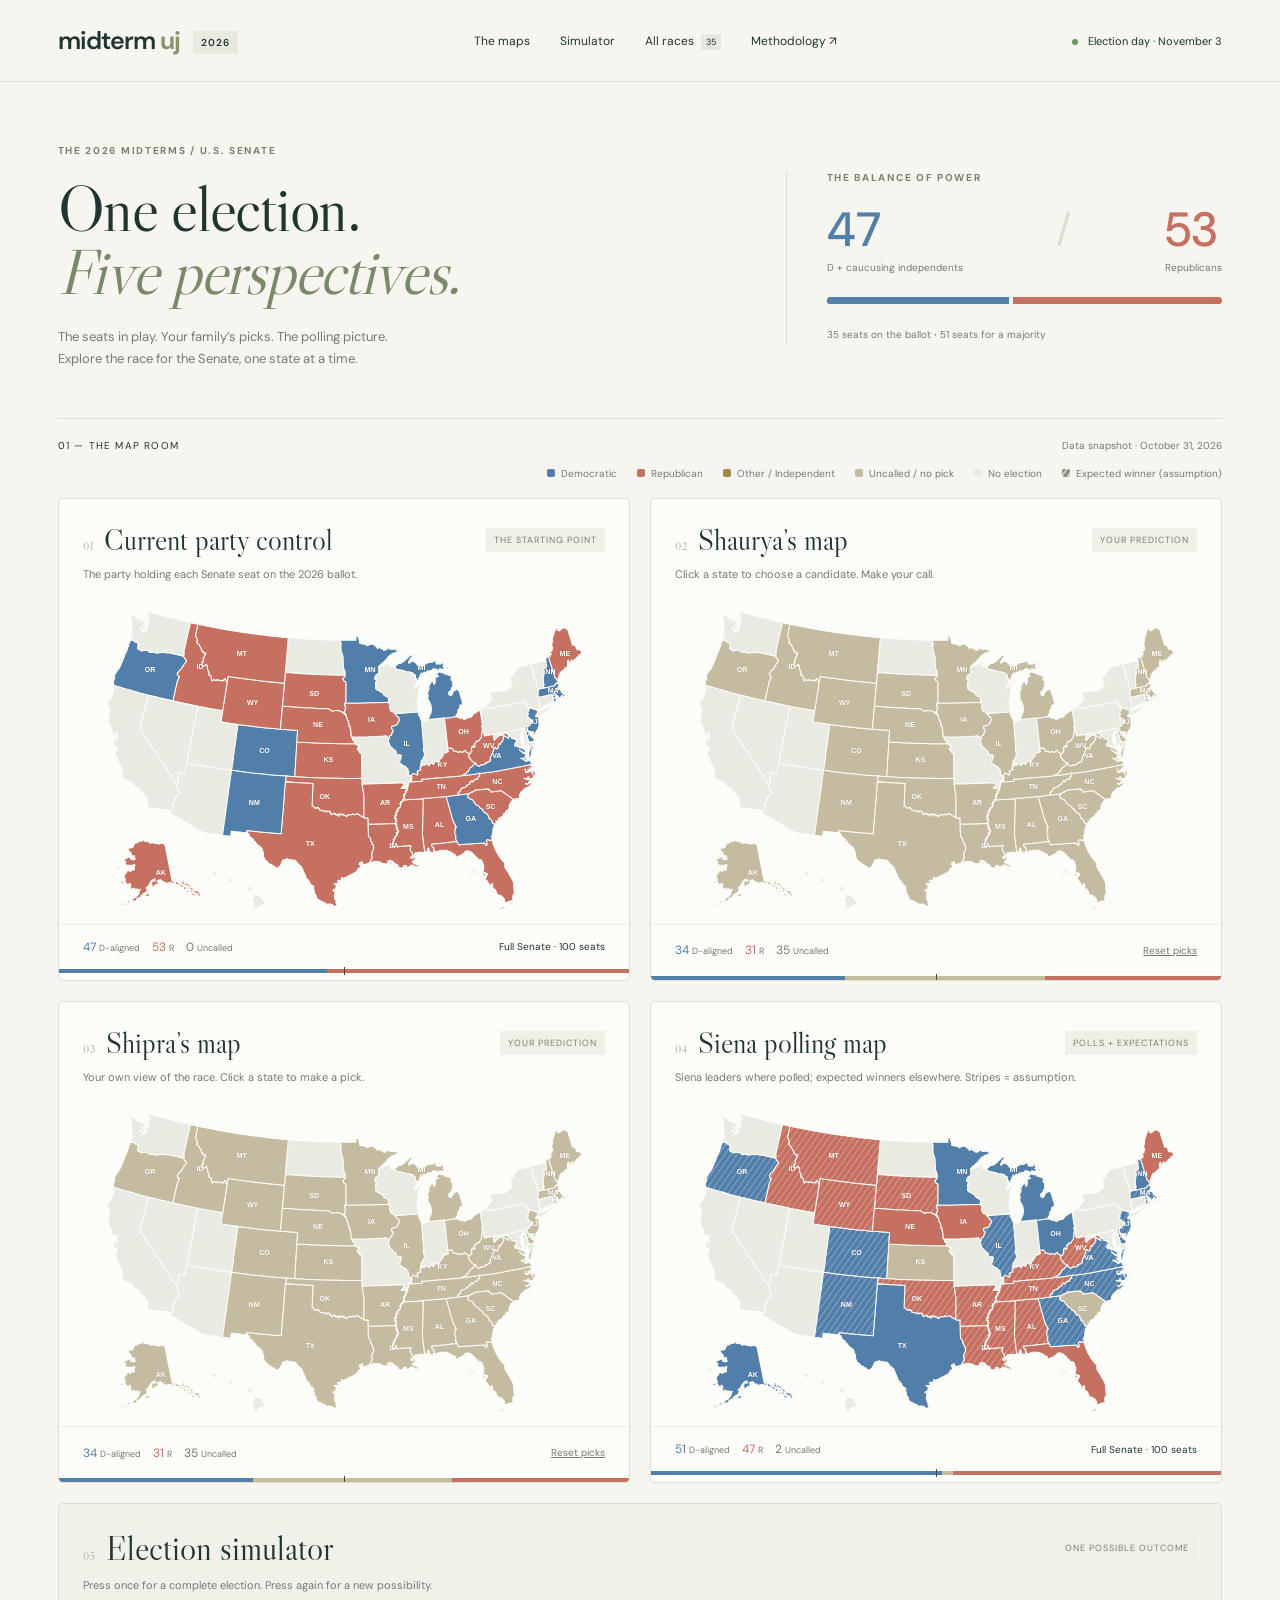
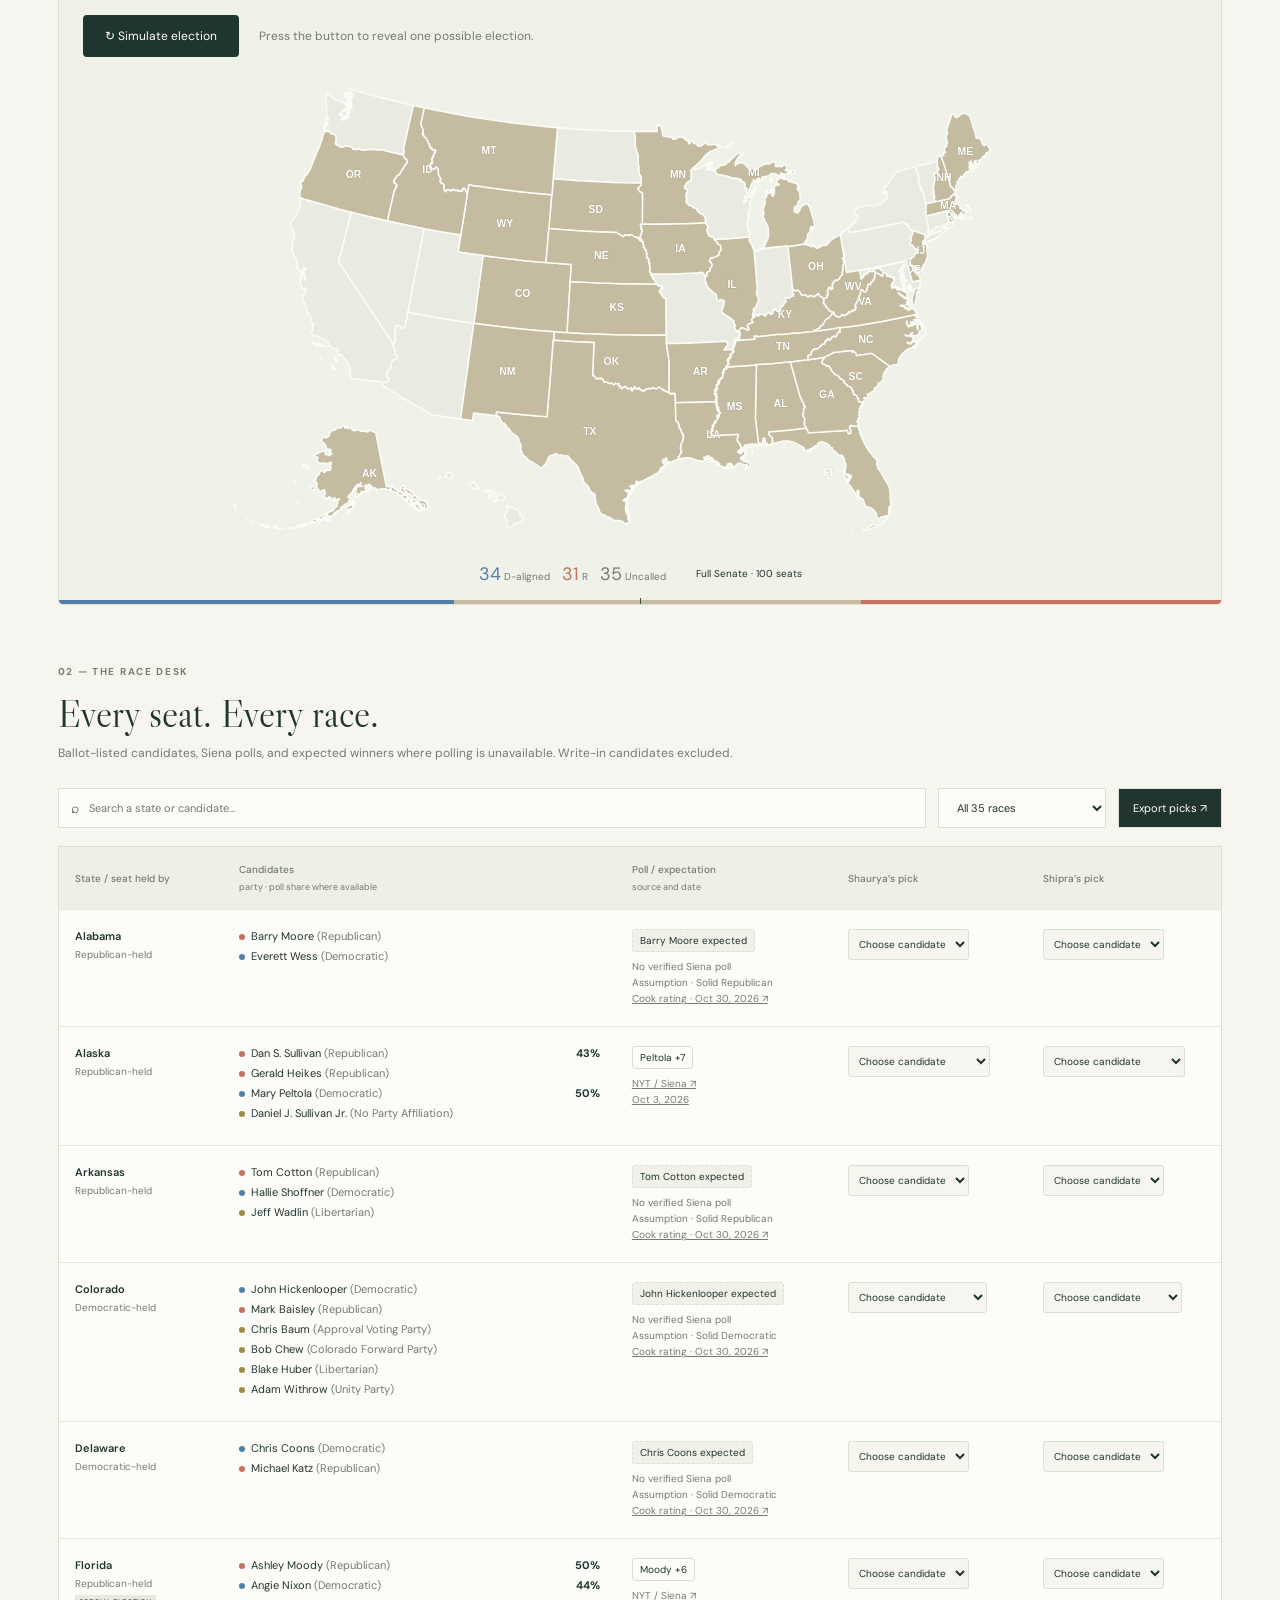
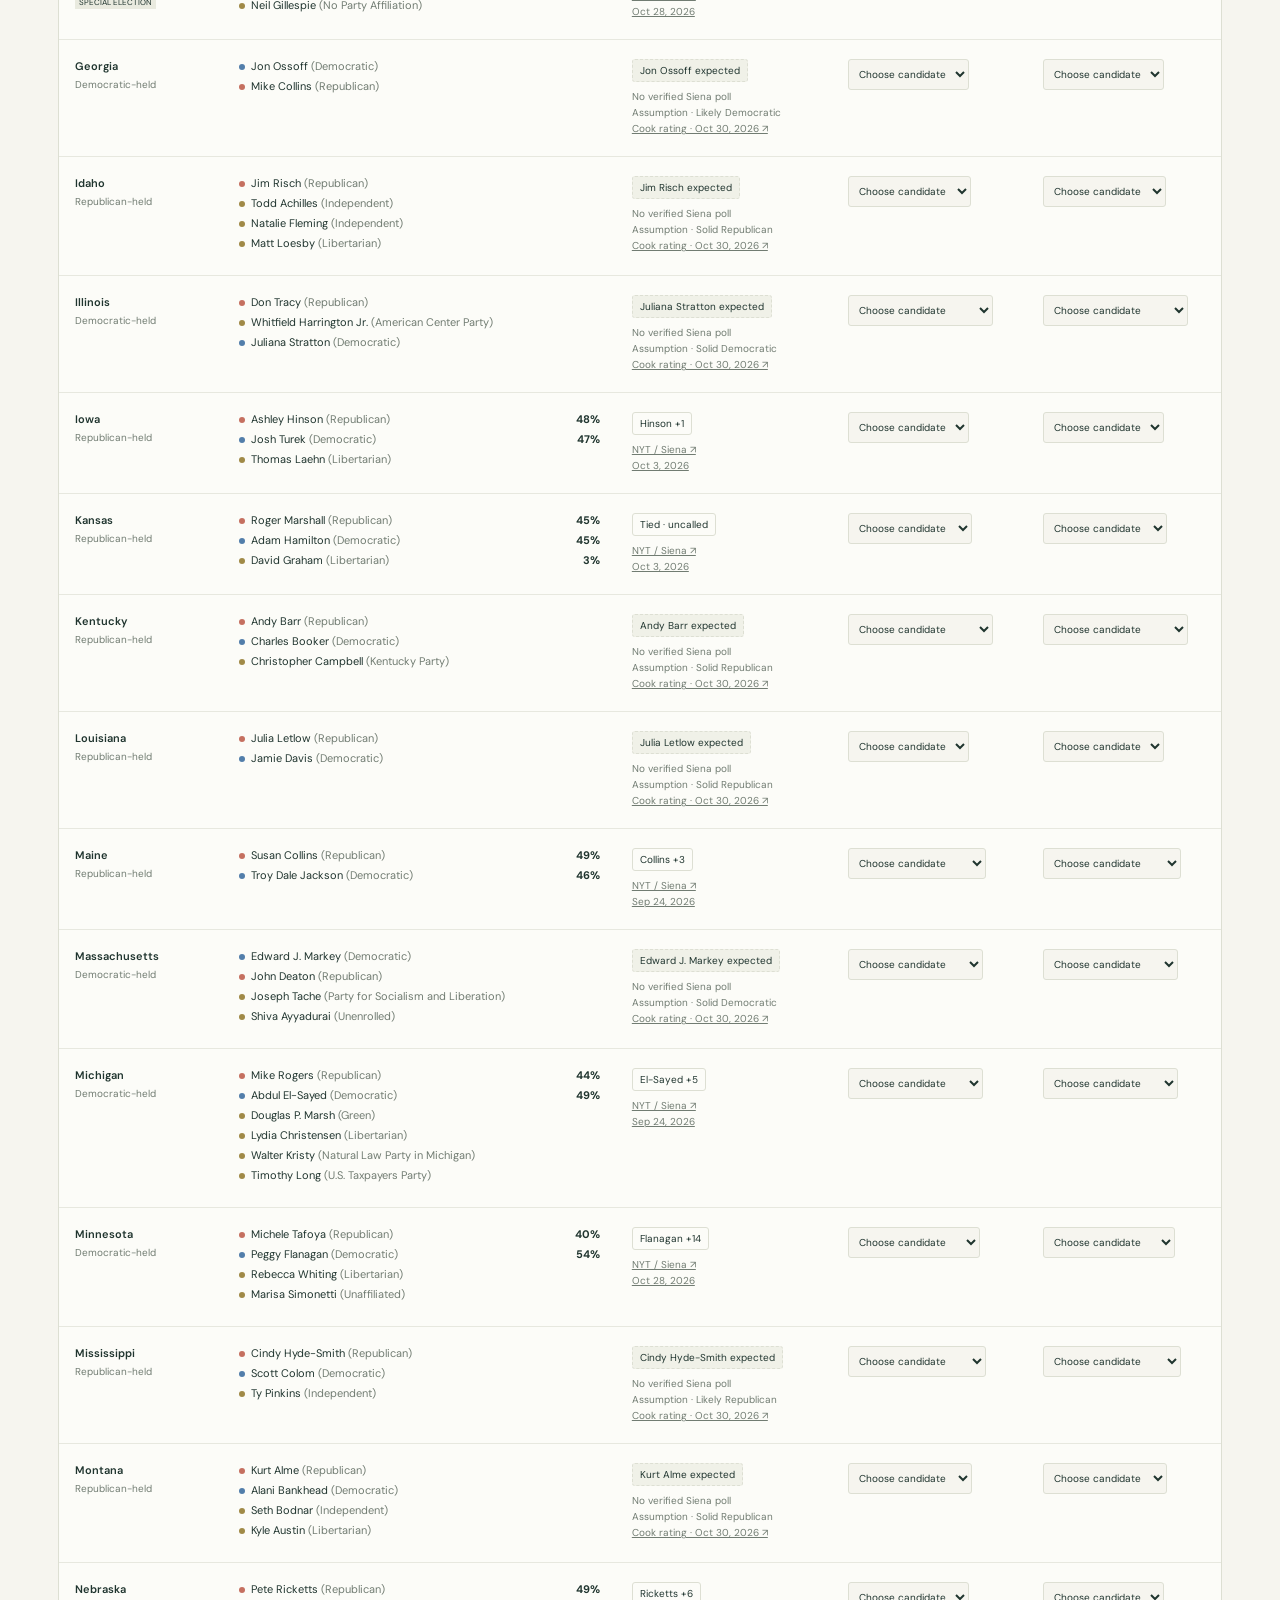
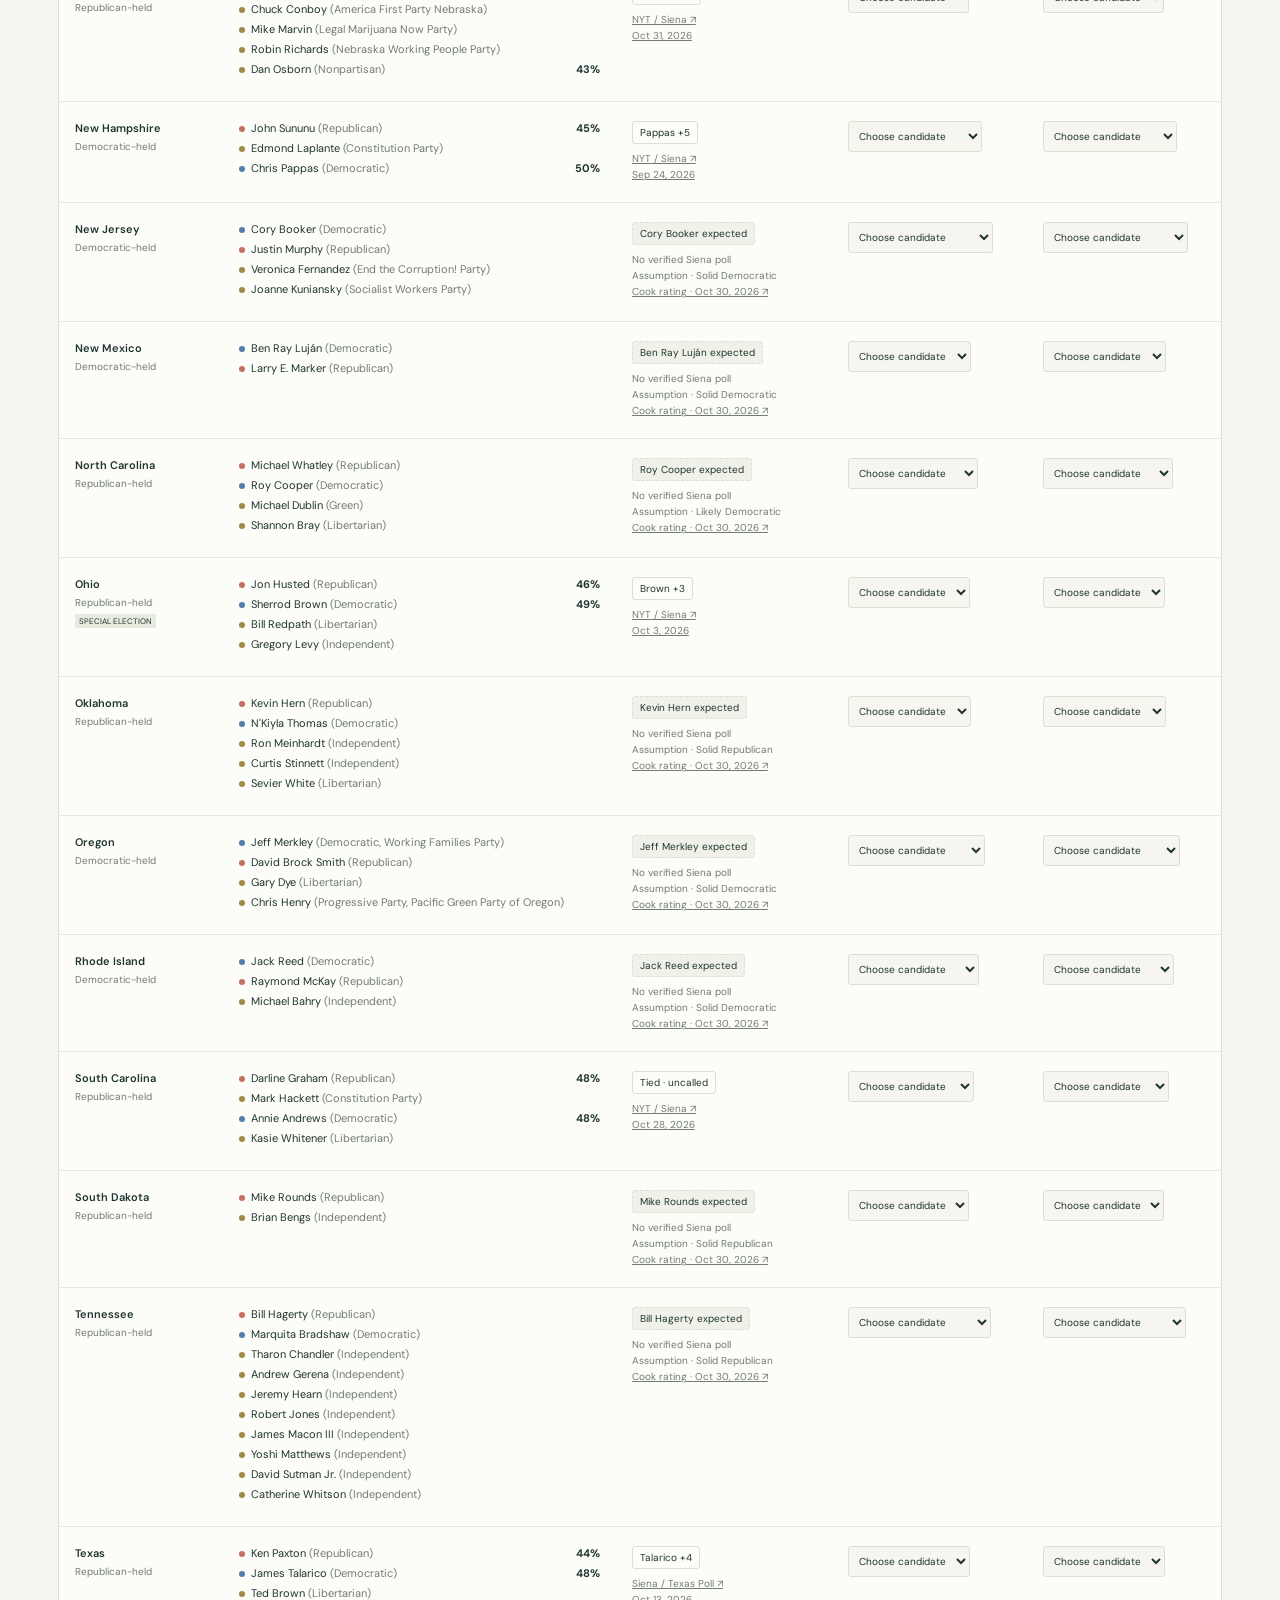
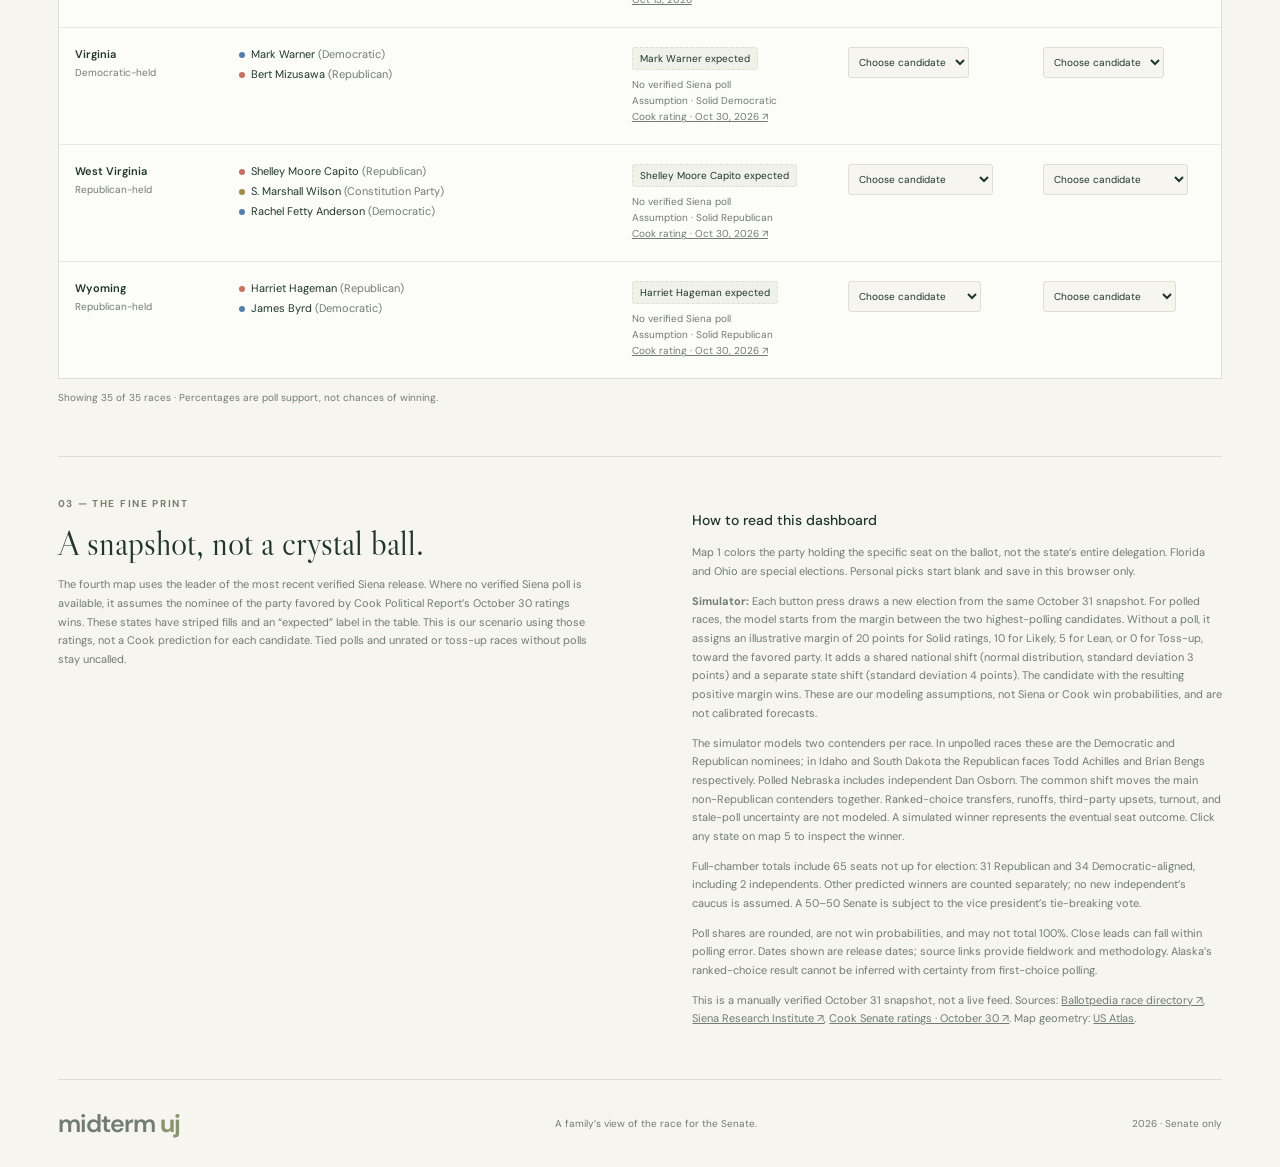
==== midterm-uj-source/index.html @ 3019cede "Add files via upload initial upload" ====
<!doctype html><html lang="en"><head><meta charset="utf-8"><meta name="viewport" content="width=device-width,initial-scale=1"><meta name="description" content="Explore the 2026 Senate election with five maps, Shaurya and Shipra’s predictions, and sourced Siena polling."><title>midterm uj · The Senate, five ways</title><link rel="stylesheet" href="style.css"></head><body><header><a class="brand" href="#">midterm <b>uj</b><span>2026</span></a><nav><a href="#maps">The maps</a><a href="#simulation">Simulator</a><a href="#races">All races <span>35</span></a><a href="#method">Methodology ↗</a></nav><div class="date"><i></i> Election day · November 3</div></header><main><section class="intro"><div><div class="eyebrow">THE 2026 MIDTERMS / U.S. SENATE</div><h1>One election.<br><em>Five perspectives.</em></h1><p>The seats in play. Your family’s picks. The polling picture.<br>Explore the race for the Senate, one state at a time.</p></div><aside><div class="eyebrow">THE BALANCE OF POWER</div><div class="balance"><strong class="dem">47<span>D + caucusing independents</span></strong><span class="vs">/</span><strong class="rep">53<span>Republicans</span></strong></div><div class="balancebar"><span></span></div><p>35 seats on the ballot <b>·</b> 51 seats for a majority</p></aside></section><div class="sectionline" id="maps"><span>01 — THE MAP ROOM</span><span>Data snapshot · October 31, 2026</span></div><div class="legend"><span><i class="D"></i>Democratic</span><span><i class="R"></i>Republican</span><span><i class="O"></i>Other / Independent</span><span><i class="U"></i>Uncalled / no pick</span><span><i class="N"></i>No election</span><span><i class="striped"></i>Expected winner (assumption)</span></div><section class="maps" id="mapgrid"></section><section class="race-section" id="races"><div class="tabletitle"><div class="eyebrow">02 — THE RACE DESK</div><h2>Every seat. Every race.</h2><p>Ballot-listed candidates, Siena polls, and expected winners where polling is unavailable. Write-in candidates excluded.</p></div><div class="filters"><label class="search">⌕ <input id="search" type="search" placeholder="Search a state or candidate…" aria-label="Search a state or candidate"></label><select id="pollfilter" aria-label="Filter races"><option value="all">All 35 races</option><option value="polled">With Siena polling</option><option value="unpolled">Without verified polling</option><option value="special">Special elections</option></select><button id="export">Export picks ↗</button></div><div class="tablewrap"><table><thead><tr><th>State / seat held by</th><th>Candidates <small>party · poll share where available</small></th><th>Poll / expectation <small>source and date</small></th><th>Shaurya’s pick</th><th>Shipra’s pick</th></tr></thead><tbody id="rows"></tbody></table></div><p id="rowcount" class="fine"></p></section><section class="method" id="method"><div><div class="eyebrow">03 — THE FINE PRINT</div><h2>A snapshot, not a crystal ball.</h2><p>The fourth map uses the leader of the most recent verified Siena release. Where no verified Siena poll is available, it assumes the nominee of the party favored by Cook Political Report’s October 30 ratings wins. These states have striped fills and an “expected” label in the table. This is our scenario using those ratings, not a Cook prediction for each candidate. Tied polls and unrated or toss-up races without polls stay uncalled.</p></div><div><h3>How to read this dashboard</h3><p>Map 1 colors the party holding the specific seat on the ballot, not the state’s entire delegation. Florida and Ohio are special elections. Personal picks start blank and save in this browser only.</p><p><b>Simulator:</b> Each button press draws a new election from the same October 31 snapshot. For polled races, the model starts from the margin between the two highest-polling candidates. Without a poll, it assigns an illustrative margin of 20 points for Solid ratings, 10 for Likely, 5 for Lean, or 0 for Toss-up, toward the favored party. It adds a shared national shift (normal distribution, standard deviation 3 points) and a separate state shift (standard deviation 4 points). The candidate with the resulting positive margin wins. These are our modeling assumptions, not Siena or Cook win probabilities, and are not calibrated forecasts.</p><p>The simulator models two contenders per race. In unpolled races these are the Democratic and Republican nominees; in Idaho and South Dakota the Republican faces Todd Achilles and Brian Bengs respectively. Polled Nebraska includes independent Dan Osborn. The common shift moves the main non-Republican contenders together. Ranked-choice transfers, runoffs, third-party upsets, turnout, and stale-poll uncertainty are not modeled. A simulated winner represents the eventual seat outcome. Click any state on map 5 to inspect the winner.</p><p>Full-chamber totals include 65 seats not up for election: 31 Republican and 34 Democratic-aligned, including 2 independents. Other predicted winners are counted separately; no new independent’s caucus is assumed. A 50–50 Senate is subject to the vice president’s tie-breaking vote.</p><p>Poll shares are rounded, are not win probabilities, and may not total 100%. Close leads can fall within polling error. Dates shown are release dates; source links provide fieldwork and methodology. Alaska’s ranked-choice result cannot be inferred with certainty from first-choice polling.</p><p>This is a manually verified October 31 snapshot, not a live feed. Sources: <a href="https://ballotpedia.org/United_States_Senate_elections,_2026" target="_blank" rel="noopener">Ballotpedia race directory ↗</a>, <a href="https://sri.siena.edu/2026/10/" target="_blank" rel="noopener">Siena Research Institute ↗</a>, <a href="https://www.cookpolitical.com/ratings/senate-race-ratings?check_logged_in=1" target="_blank" rel="noopener">Cook Senate ratings · October 30 ↗</a>. Map geometry: <a href="https://github.com/topojson/us-atlas" target="_blank" rel="noopener">US Atlas</a>.</p></div></section><footer><a class="brand" href="#">midterm <b>uj</b></a><span>A family’s view of the race for the Senate.</span><span>2026 · Senate only</span></footer></main><dialog id="detail"><button class="close" aria-label="Close race details">×</button><div id="detailcontent"></div></dialog><div id="toast" role="status" aria-live="polite"></div><script src="app.js"></script></body></html>
---- midterm-uj-source/style.css ----
@import url('https://fonts.googleapis.com/css2?family=DM+Sans:wght@400;500;600;700&family=Libre+Caslon+Display&display=swap');
:root{--ink:#20352f;--muted:#717c72;--paper:#f6f5ef;--line:#dddfd3;--blue:#527eaa;--red:#c57060;--other:#a08a47;--unknown:#c4bba0;--none:#e9eae1}*{box-sizing:border-box}html{scroll-behavior:smooth;scroll-padding-top:20px}body{margin:0;background:var(--paper);color:var(--ink);font-family:'DM Sans',Arial,sans-serif;font-size:14px}a{color:inherit}header{display:flex;align-items:center;justify-content:space-between;padding:24px 4.5%;border-bottom:1px solid var(--line);gap:20px}.brand{font-size:25px;letter-spacing:-1px;text-decoration:none;font-weight:600}.brand b{color:#89946f}.brand span{font-size:10px;letter-spacing:1px;background:#e7eadf;padding:5px 8px;vertical-align:middle;margin-left:13px}nav{display:flex;gap:30px}nav a{text-decoration:none;font-size:12px}nav span{font-size:9px;padding:2px 5px;background:#e6e9df;margin-left:4px}.date{font-size:11px}.date i{display:inline-block;width:6px;height:6px;background:#789163;border-radius:50%;margin-right:7px}main{max-width:1600px;margin:auto;padding:0 4.5%}.intro{display:grid;grid-template-columns:1.4fr 1fr;gap:10%;align-items:center;padding:62px 0 48px}.eyebrow{font-size:10px;letter-spacing:1.7px;font-weight:700;color:#77816e}h1{font-family:'Libre Caslon Display',Georgia,serif;font-weight:400;font-size:64px;letter-spacing:-1.3px;line-height:.99;margin:20px 0}h1 em{font-weight:400;color:#798969}p{line-height:1.7;color:var(--muted);font-size:12px}.intro p{font-size:13px;margin:22px 0 0}aside{border-left:1px solid var(--line);padding-left:40px}.balance{display:flex;justify-content:space-between;gap:24px;margin:18px 0}.balance strong{font-size:48px;font-weight:500;line-height:1.15}.balance span:not(.vs){display:block;font-size:10px;line-height:2.2;font-weight:400;color:var(--muted)}.dem{color:var(--blue)}.rep{color:var(--red)}.vs{font-size:40px;color:var(--line)}.balancebar{height:7px;background:var(--red);border-radius:4px;overflow:hidden}.balancebar span{display:block;width:47%;background:var(--blue);height:100%;border-right:4px solid var(--paper)}aside p{font-size:10px!important}.sectionline{display:flex;justify-content:space-between;border-top:1px solid var(--line);padding:20px 0 15px;font-size:10px;letter-spacing:1.2px}.sectionline span:last-child{letter-spacing:0;color:var(--muted)}.legend{display:flex;gap:20px;justify-content:flex-end;margin:0 0 18px;font-size:10px;color:var(--muted)}.legend i{display:inline-block;width:8px;height:8px;border-radius:2px;margin-right:6px}.D{background:var(--blue)}.R{background:var(--red)}.O{background:var(--other)}.U{background:var(--unknown)}.N{background:var(--none)}.maps{display:grid;grid-template-columns:1fr 1fr;gap:20px}.card{background:#fcfcf8;border:1px solid var(--line);border-radius:5px;overflow:hidden}.cardhead{display:flex;justify-content:space-between;align-items:center;padding:23px 24px 0;gap:10px}.card h2{font-family:'Libre Caslon Display',Georgia,serif;font-size:29px;font-weight:400;margin:0}.num{color:#a3ad98;font-size:10px;letter-spacing:1px;margin-right:10px}.tag{font-size:9px;letter-spacing:1px;padding:6px 8px;background:#eff0e8;color:#768268;white-space:nowrap}.carddesc{margin:7px 24px 0;font-size:11px}.map{width:100%;display:block;aspect-ratio:975/610;margin:0 auto;max-height:340px;padding:18px 18px 6px}.state{stroke:#fcfcf8;stroke-width:2;stroke-linejoin:round;transition:fill .2s,filter .15s;cursor:pointer;outline:none}.state:hover,.state:focus{filter:brightness(.88);stroke:var(--ink);stroke-width:3}.state[data-none=true]{cursor:default}.map text{font:14px Arial,sans-serif;fill:#fff;pointer-events:none;font-weight:600;paint-order:stroke;stroke:#0002;stroke-width:1}.cardfoot{border-top:1px solid #eeeee5;padding:14px 24px;display:flex;align-items:center;justify-content:space-between;gap:10px}.tallies{display:flex;gap:12px;font-size:12px}.tallies small{font-size:9px;color:var(--muted);margin-left:3px}.cardfoot button{font-size:10px;padding:5px 0;background:none;border:0;text-decoration:underline;color:var(--muted);cursor:pointer}.seats{height:4px;display:flex;position:relative;background:var(--none)}.seats:after{content:'';position:absolute;left:50%;height:8px;top:-2px;border-left:1px solid #3d4b39}.seats span{height:4px}.race-section{margin-top:60px}.tabletitle h2,.method h2{font-family:'Libre Caslon Display',Georgia,serif;font-size:38px;font-weight:400;margin:12px 0 0}.tabletitle p{margin-top:6px}.filters{display:flex;gap:12px;margin:25px 0 18px}input,select,button{font:inherit}input,select{color:var(--ink)}.search{display:flex;align-items:center;gap:10px;flex:1;background:#fcfcf8;border:1px solid var(--line);padding:0 12px}.search input{border:0;background:transparent;outline:0;padding:12px 0;width:100%;font-size:11px}.filters select,.filters button{border:1px solid var(--line);background:#fcfcf8;padding:10px 14px;font-size:11px}.filters button{background:var(--ink);color:#fff;cursor:pointer}.tablewrap{overflow:auto;border:1px solid var(--line);background:#fcfcf8}table{width:100%;border-collapse:collapse;text-align:left;min-width:950px}th{font-size:10px;font-weight:500;color:var(--muted);background:#eeefe6;padding:16px}th small{display:block;font-size:9px;margin-top:5px;font-weight:400}td{vertical-align:top;padding:19px 16px;border-top:1px solid #e7e8df;font-size:11px}td:first-child{min-width:150px}td small{display:block;color:var(--muted);font-size:10px;margin-top:5px}td strong{font-weight:600}td select{padding:7px 6px;max-width:145px;border:1px solid var(--line);background:var(--paper);font-size:10px;border-radius:3px}.candidate{margin-bottom:6px;display:flex;gap:6px;align-items:baseline}.partydot{display:inline-block;width:6px;height:6px;border-radius:50%;flex-shrink:0}.pollpct{font-weight:700;margin-left:auto;padding-left:8px}.pollpill{display:inline-block;padding:4px 7px;border:1px solid var(--line);font-size:10px;margin-bottom:7px;border-radius:3px}.pollsource{display:block;font-size:10px;color:var(--muted);line-height:1.6}.special{font-size:8px;background:#e9eadf;padding:2px 4px;display:inline-block;margin-top:5px}.fine{font-size:10px}.method{border-top:1px solid var(--line);display:grid;grid-template-columns:1fr 1fr;gap:9%;padding:40px 0;margin-top:50px}.method h3{font-weight:500;font-size:14px}.method p{font-size:11px}.method h2{font-size:34px}footer{border-top:1px solid var(--line);padding:27px 0;display:flex;align-items:center;justify-content:space-between;color:var(--muted);font-size:10px}dialog{border:1px solid var(--line);border-radius:6px;padding:35px;width:min(500px,92vw);background:var(--paper);color:var(--ink)}dialog::backdrop{background:#182e2877;backdrop-filter:blur(3px)}dialog h2{font-family:Georgia,serif;font-weight:400;font-size:29px}.close{position:absolute;right:12px;top:10px;border:0;background:none;font-size:25px;cursor:pointer}dialog .choice{display:block;text-align:left;width:100%;padding:12px;border:1px solid var(--line);background:#fff;margin:7px 0;cursor:pointer;border-radius:3px}dialog .choice[aria-pressed=true]{border:2px solid var(--ink);background:#e9eddf}#toast{position:fixed;bottom:20px;left:50%;transform:translateX(-50%);padding:12px 22px;background:var(--ink);color:#fff;border-radius:4px;font-size:12px;display:none}button:focus-visible,a:focus-visible,select:focus-visible{outline:2px solid #688344;outline-offset:3px}@media(min-width:1450px){.map{max-height:390px}}@media(max-width:850px){header{flex-wrap:wrap}nav{gap:15px}.date{display:none}.intro{gap:5%}h1{font-size:50px}aside{padding-left:20px}.balance{gap:10px}.balance strong{font-size:40px}.legend{justify-content:flex-start;flex-wrap:wrap;gap:12px}.cardhead{padding:17px 17px 0}.card h2{font-size:24px}.tag{font-size:8px}.carddesc{margin-left:17px}.cardfoot{padding:12px 15px}.tallies{gap:7px}.tallies small{display:none}.map text{font-size:17px}}@media(max-width:600px){.intro{grid-template-columns:1fr;padding:35px 0;gap:30px}h1{font-size:58px}aside{padding:22px 0 0;border-left:0;border-top:1px solid var(--line)}.balance strong{font-size:37px}.maps{grid-template-columns:1fr}.map{max-height:none}.filters{flex-wrap:wrap}.search{flex-basis:100%}.filters select{flex:1}.method{grid-template-columns:1fr;gap:15px}.sectionline{font-size:8px}.race-section{margin-top:35px}footer span:nth-child(2){display:none}nav a{font-size:10px}.brand{font-size:22px}}

.legend .striped{background:repeating-linear-gradient(125deg,#829079 0 3px,#c6cebf 3px 5px)}.assumption{border-style:dashed;background:#f0f1e8}

.simcard{grid-column:1/-1;background:#f0f2e9}.simcard .map{max-height:490px;max-width:850px}.simtoolbar{display:flex;align-items:center;gap:20px;margin:20px 24px 0;flex-wrap:wrap}.simbutton{padding:13px 22px;border:0;border-radius:4px;background:var(--ink);color:#fff;font-size:12px;cursor:pointer}.simbutton:hover{background:#3c5143}.simtoolbar span{font-size:12px;color:var(--muted)}.simresult{background:#e4e9d9;color:var(--ink);padding:12px;border-radius:4px}.simcard .cardfoot{justify-content:center;gap:30px}.simcard .tallies{font-size:18px}.simcard .tallies small{font-size:10px}.simcard .cardhead h2{font-size:34px}@media(max-width:600px){.simtoolbar{gap:12px}.simcard .cardhead h2{font-size:25px}.simcard .tag{font-size:7px}.simcard .map{max-height:none}nav{flex-wrap:wrap;gap:12px}}
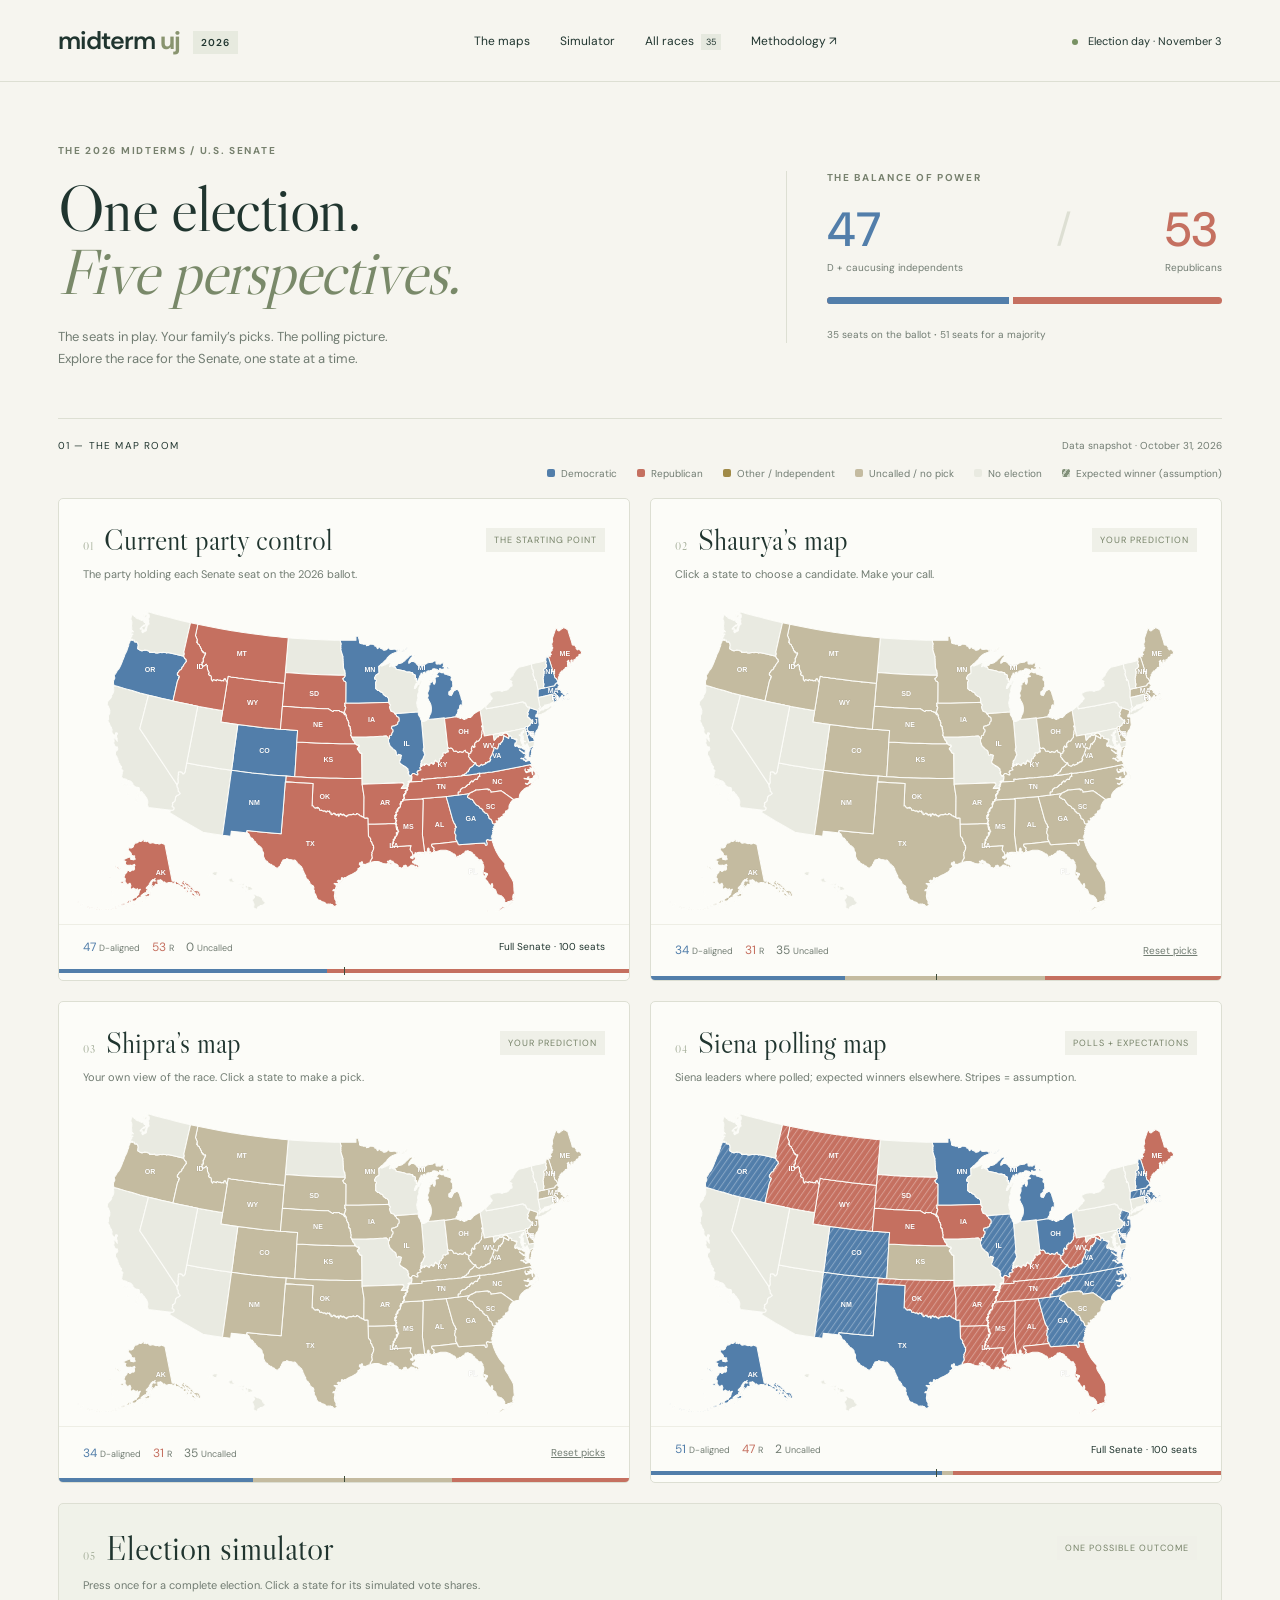
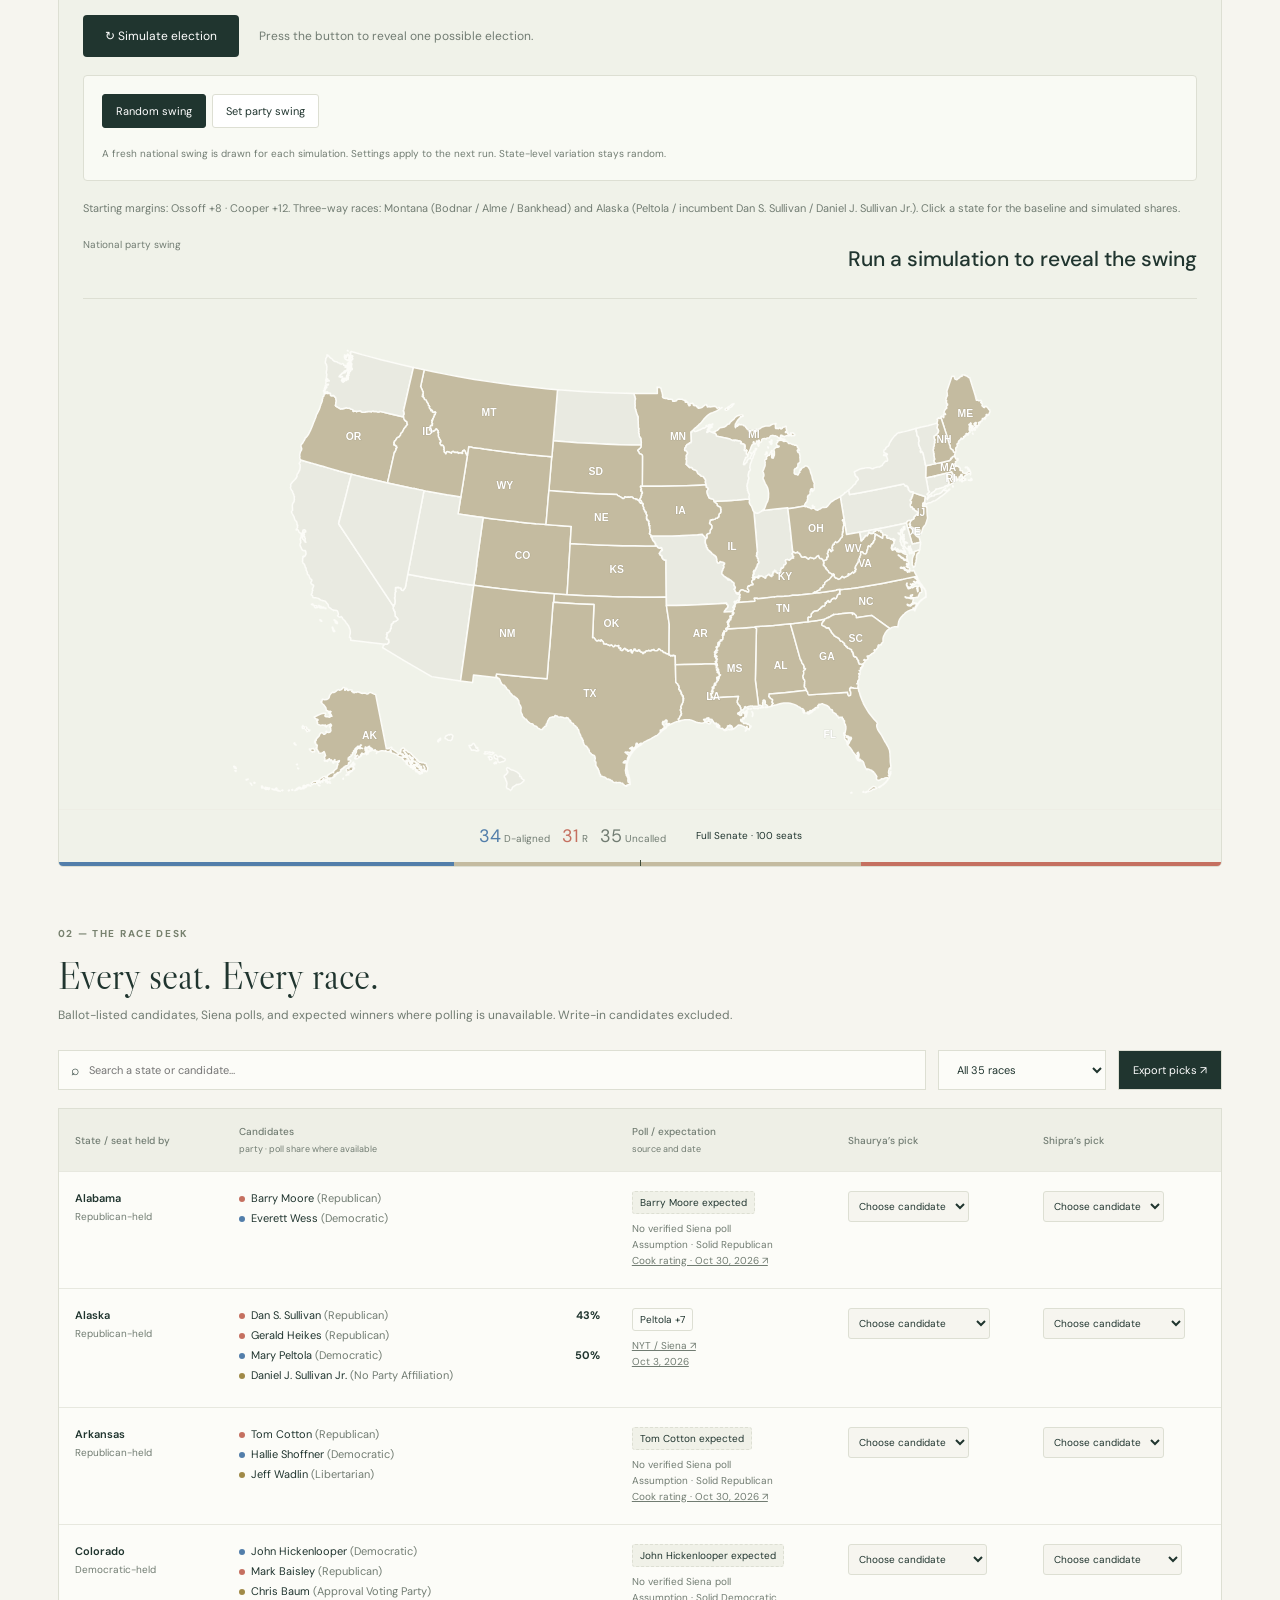
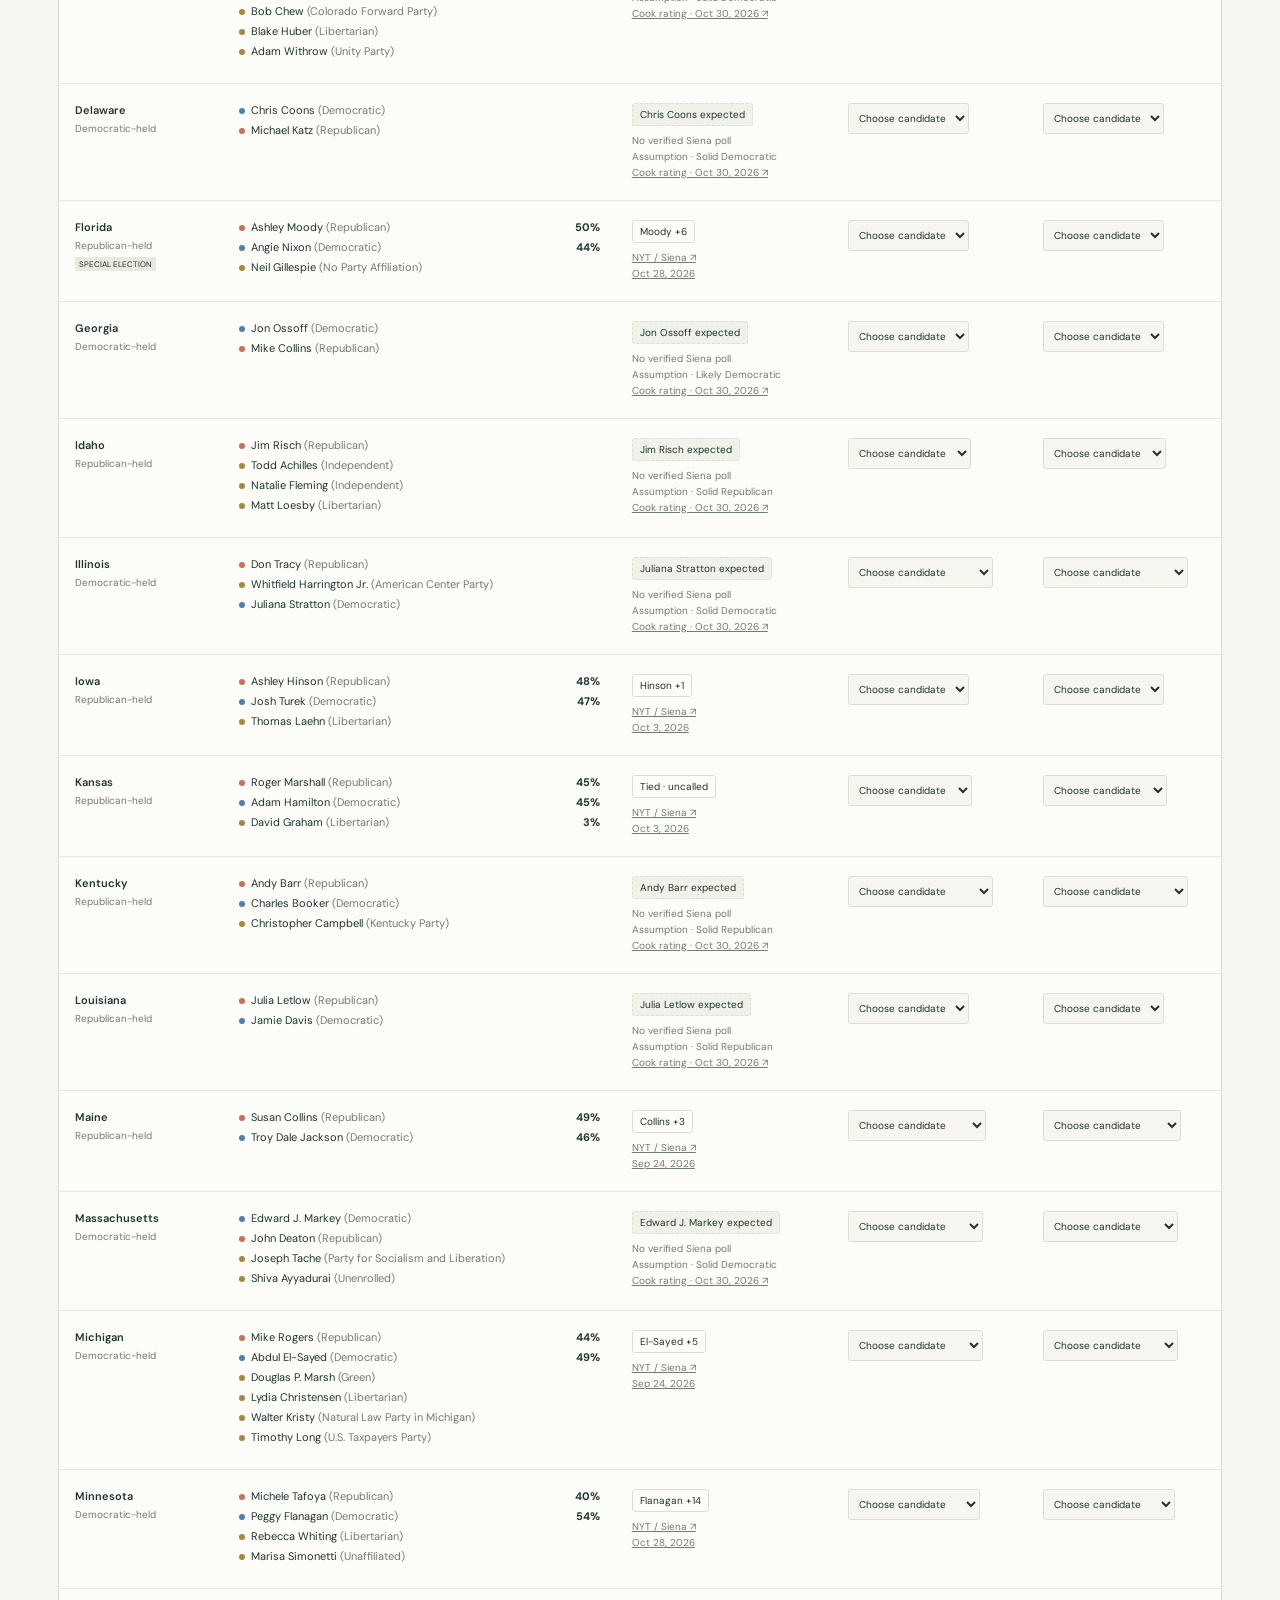
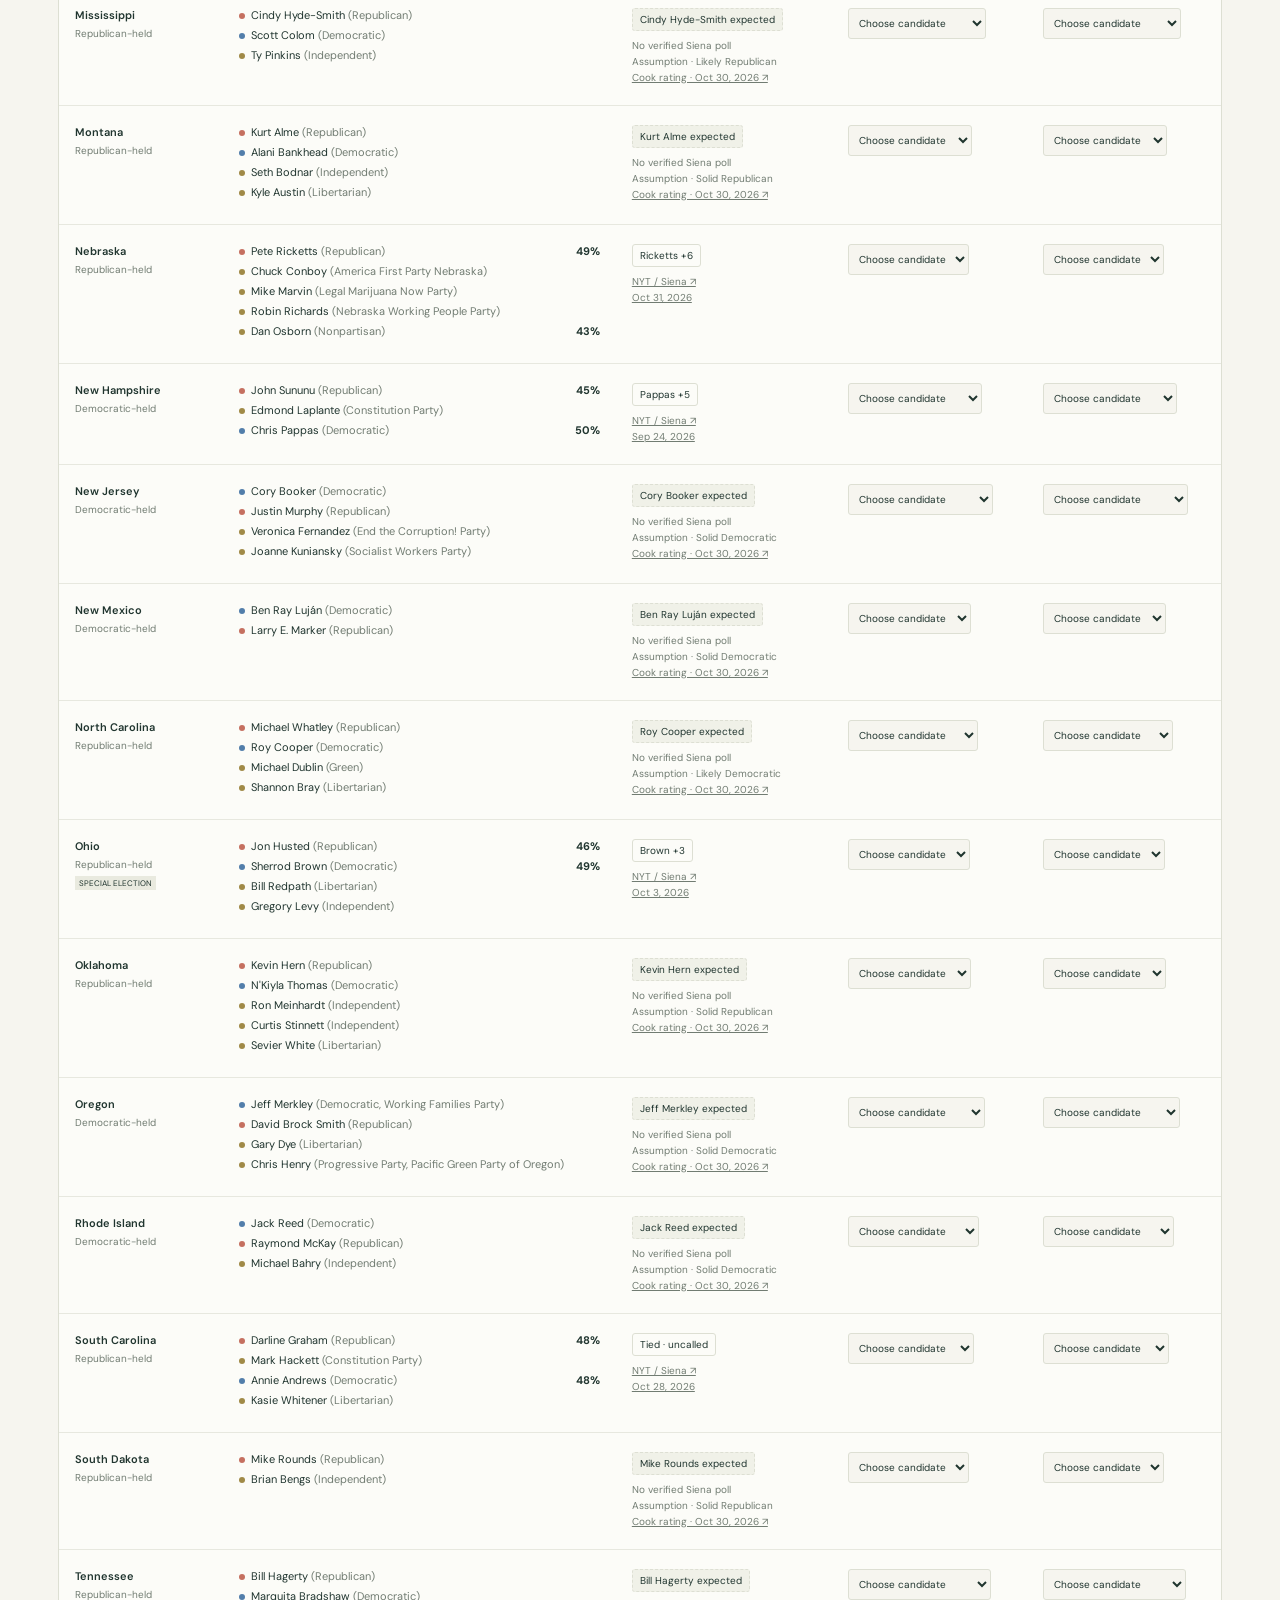
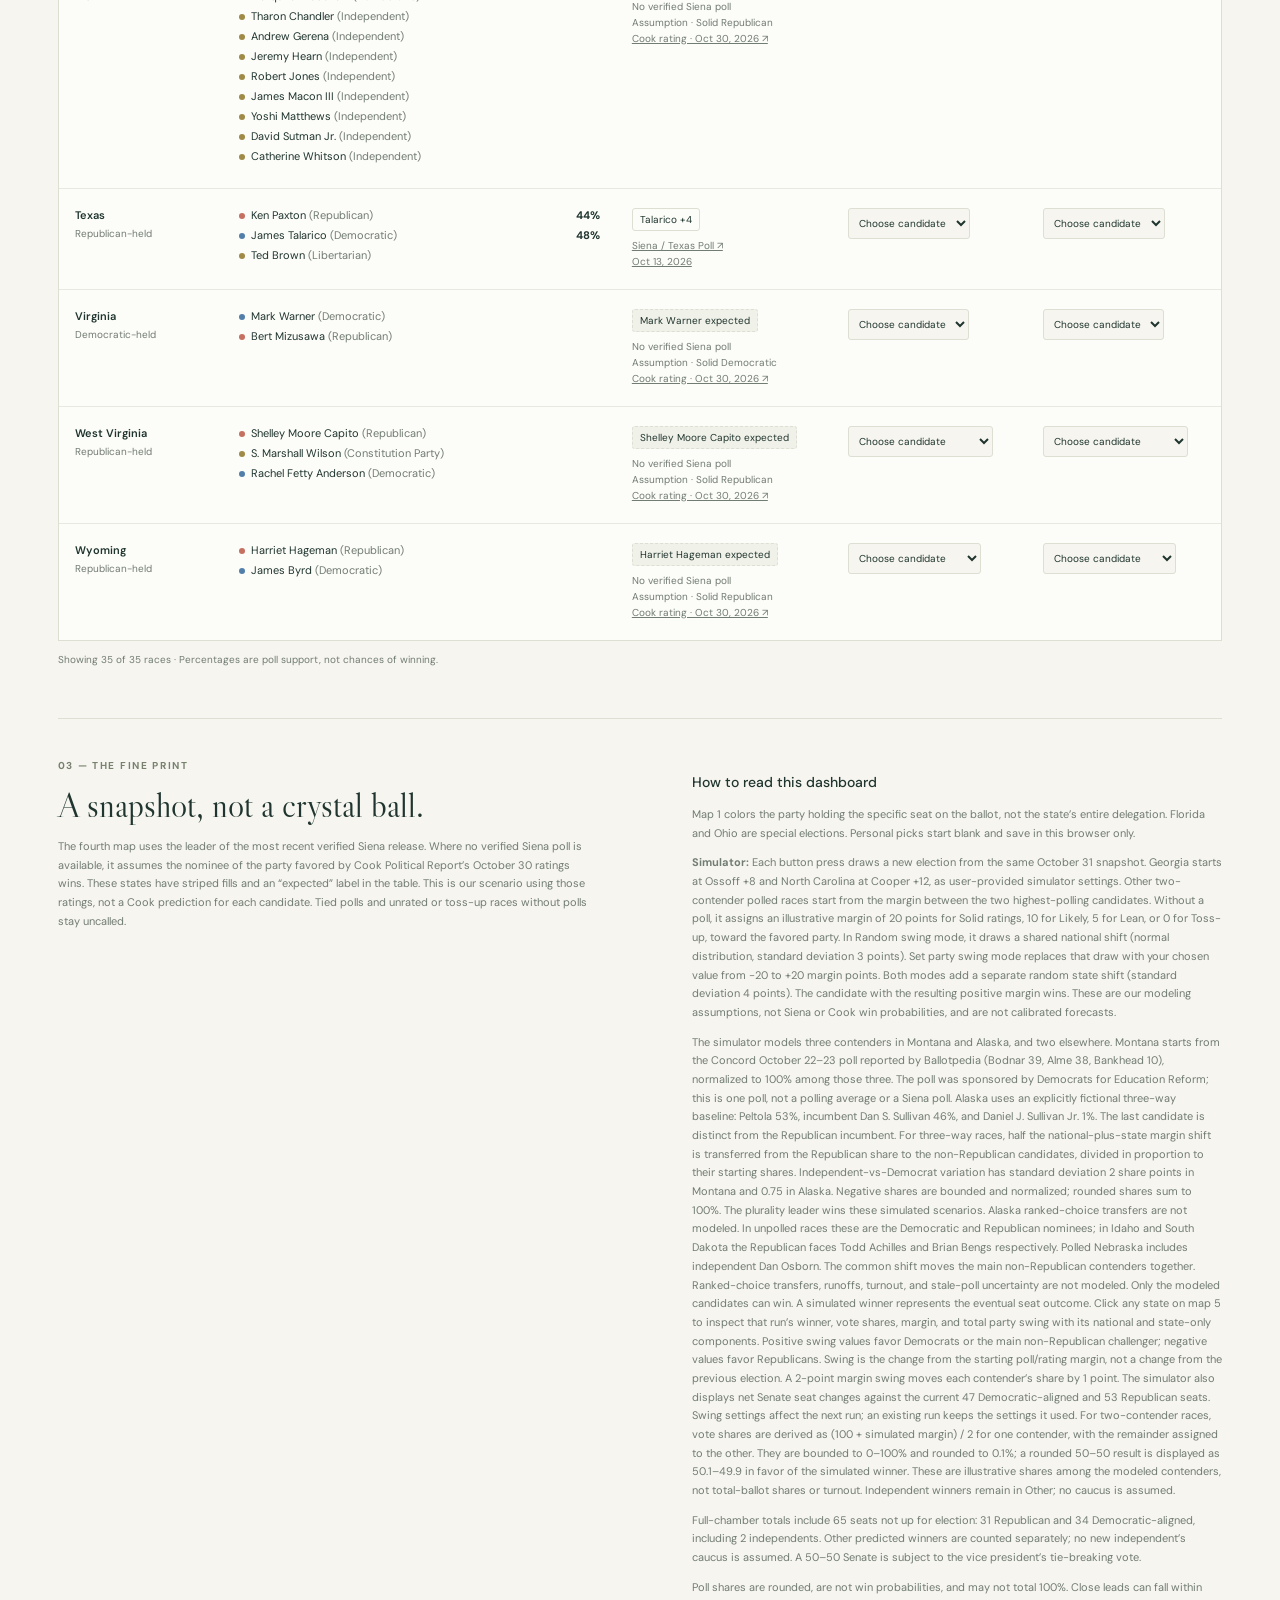
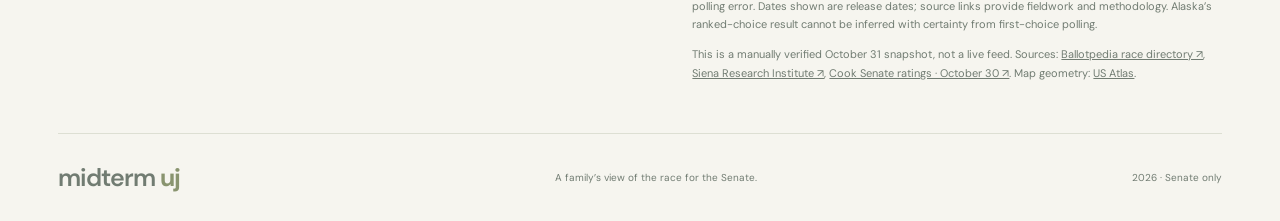
==== commit c79f6b48: "Add files via upload Version with 3 way races." ====
--- a/midterm-uj-source/index.html
+++ b/midterm-uj-source/index.html
@@ -1 +1 @@
-<!doctype html><html lang="en"><head><meta charset="utf-8"><meta name="viewport" content="width=device-width,initial-scale=1"><meta name="description" content="Explore the 2026 Senate election with five maps, Shaurya and Shipra’s predictions, and sourced Siena polling."><title>midterm uj · The Senate, five ways</title><link rel="stylesheet" href="style.css"></head><body><header><a class="brand" href="#">midterm <b>uj</b><span>2026</span></a><nav><a href="#maps">The maps</a><a href="#simulation">Simulator</a><a href="#races">All races <span>35</span></a><a href="#method">Methodology ↗</a></nav><div class="date"><i></i> Election day · November 3</div></header><main><section class="intro"><div><div class="eyebrow">THE 2026 MIDTERMS / U.S. SENATE</div><h1>One election.<br><em>Five perspectives.</em></h1><p>The seats in play. Your family’s picks. The polling picture.<br>Explore the race for the Senate, one state at a time.</p></div><aside><div class="eyebrow">THE BALANCE OF POWER</div><div class="balance"><strong class="dem">47<span>D + caucusing independents</span></strong><span class="vs">/</span><strong class="rep">53<span>Republicans</span></strong></div><div class="balancebar"><span></span></div><p>35 seats on the ballot <b>·</b> 51 seats for a majority</p></aside></section><div class="sectionline" id="maps"><span>01 — THE MAP ROOM</span><span>Data snapshot · October 31, 2026</span></div><div class="legend"><span><i class="D"></i>Democratic</span><span><i class="R"></i>Republican</span><span><i class="O"></i>Other / Independent</span><span><i class="U"></i>Uncalled / no pick</span><span><i class="N"></i>No election</span><span><i class="striped"></i>Expected winner (assumption)</span></div><section class="maps" id="mapgrid"></section><section class="race-section" id="races"><div class="tabletitle"><div class="eyebrow">02 — THE RACE DESK</div><h2>Every seat. Every race.</h2><p>Ballot-listed candidates, Siena polls, and expected winners where polling is unavailable. Write-in candidates excluded.</p></div><div class="filters"><label class="search">⌕ <input id="search" type="search" placeholder="Search a state or candidate…" aria-label="Search a state or candidate"></label><select id="pollfilter" aria-label="Filter races"><option value="all">All 35 races</option><option value="polled">With Siena polling</option><option value="unpolled">Without verified polling</option><option value="special">Special elections</option></select><button id="export">Export picks ↗</button></div><div class="tablewrap"><table><thead><tr><th>State / seat held by</th><th>Candidates <small>party · poll share where available</small></th><th>Poll / expectation <small>source and date</small></th><th>Shaurya’s pick</th><th>Shipra’s pick</th></tr></thead><tbody id="rows"></tbody></table></div><p id="rowcount" class="fine"></p></section><section class="method" id="method"><div><div class="eyebrow">03 — THE FINE PRINT</div><h2>A snapshot, not a crystal ball.</h2><p>The fourth map uses the leader of the most recent verified Siena release. Where no verified Siena poll is available, it assumes the nominee of the party favored by Cook Political Report’s October 30 ratings wins. These states have striped fills and an “expected” label in the table. This is our scenario using those ratings, not a Cook prediction for each candidate. Tied polls and unrated or toss-up races without polls stay uncalled.</p></div><div><h3>How to read this dashboard</h3><p>Map 1 colors the party holding the specific seat on the ballot, not the state’s entire delegation. Florida and Ohio are special elections. Personal picks start blank and save in this browser only.</p><p><b>Simulator:</b> Each button press draws a new election from the same October 31 snapshot. For polled races, the model starts from the margin between the two highest-polling candidates. Without a poll, it assigns an illustrative margin of 20 points for Solid ratings, 10 for Likely, 5 for Lean, or 0 for Toss-up, toward the favored party. It adds a shared national shift (normal distribution, standard deviation 3 points) and a separate state shift (standard deviation 4 points). The candidate with the resulting positive margin wins. These are our modeling assumptions, not Siena or Cook win probabilities, and are not calibrated forecasts.</p><p>The simulator models two contenders per race. In unpolled races these are the Democratic and Republican nominees; in Idaho and South Dakota the Republican faces Todd Achilles and Brian Bengs respectively. Polled Nebraska includes independent Dan Osborn. The common shift moves the main non-Republican contenders together. Ranked-choice transfers, runoffs, third-party upsets, turnout, and stale-poll uncertainty are not modeled. A simulated winner represents the eventual seat outcome. Click any state on map 5 to inspect the winner.</p><p>Full-chamber totals include 65 seats not up for election: 31 Republican and 34 Democratic-aligned, including 2 independents. Other predicted winners are counted separately; no new independent’s caucus is assumed. A 50–50 Senate is subject to the vice president’s tie-breaking vote.</p><p>Poll shares are rounded, are not win probabilities, and may not total 100%. Close leads can fall within polling error. Dates shown are release dates; source links provide fieldwork and methodology. Alaska’s ranked-choice result cannot be inferred with certainty from first-choice polling.</p><p>This is a manually verified October 31 snapshot, not a live feed. Sources: <a href="https://ballotpedia.org/United_States_Senate_elections,_2026" target="_blank" rel="noopener">Ballotpedia race directory ↗</a>, <a href="https://sri.siena.edu/2026/10/" target="_blank" rel="noopener">Siena Research Institute ↗</a>, <a href="https://www.cookpolitical.com/ratings/senate-race-ratings?check_logged_in=1" target="_blank" rel="noopener">Cook Senate ratings · October 30 ↗</a>. Map geometry: <a href="https://github.com/topojson/us-atlas" target="_blank" rel="noopener">US Atlas</a>.</p></div></section><footer><a class="brand" href="#">midterm <b>uj</b></a><span>A family’s view of the race for the Senate.</span><span>2026 · Senate only</span></footer></main><dialog id="detail"><button class="close" aria-label="Close race details">×</button><div id="detailcontent"></div></dialog><div id="toast" role="status" aria-live="polite"></div><script src="app.js"></script></body></html>
+<!doctype html><html lang="en"><head><meta charset="utf-8"><meta name="viewport" content="width=device-width,initial-scale=1"><meta name="description" content="Explore the 2026 Senate election with five maps, Shaurya and Shipra’s predictions, and sourced Siena polling."><title>midterm uj · The Senate, five ways</title><link rel="stylesheet" href="style.css"></head><body><header><a class="brand" href="#">midterm <b>uj</b><span>2026</span></a><nav><a href="#maps">The maps</a><a href="#simulation">Simulator</a><a href="#races">All races <span>35</span></a><a href="#method">Methodology ↗</a></nav><div class="date"><i></i> Election day · November 3</div></header><main><section class="intro"><div><div class="eyebrow">THE 2026 MIDTERMS / U.S. SENATE</div><h1>One election.<br><em>Five perspectives.</em></h1><p>The seats in play. Your family’s picks. The polling picture.<br>Explore the race for the Senate, one state at a time.</p></div><aside><div class="eyebrow">THE BALANCE OF POWER</div><div class="balance"><strong class="dem">47<span>D + caucusing independents</span></strong><span class="vs">/</span><strong class="rep">53<span>Republicans</span></strong></div><div class="balancebar"><span></span></div><p>35 seats on the ballot <b>·</b> 51 seats for a majority</p></aside></section><div class="sectionline" id="maps"><span>01 — THE MAP ROOM</span><span>Data snapshot · October 31, 2026</span></div><div class="legend"><span><i class="D"></i>Democratic</span><span><i class="R"></i>Republican</span><span><i class="O"></i>Other / Independent</span><span><i class="U"></i>Uncalled / no pick</span><span><i class="N"></i>No election</span><span><i class="striped"></i>Expected winner (assumption)</span></div><section class="maps" id="mapgrid"></section><section class="race-section" id="races"><div class="tabletitle"><div class="eyebrow">02 — THE RACE DESK</div><h2>Every seat. Every race.</h2><p>Ballot-listed candidates, Siena polls, and expected winners where polling is unavailable. Write-in candidates excluded.</p></div><div class="filters"><label class="search">⌕ <input id="search" type="search" placeholder="Search a state or candidate…" aria-label="Search a state or candidate"></label><select id="pollfilter" aria-label="Filter races"><option value="all">All 35 races</option><option value="polled">With Siena polling</option><option value="unpolled">Without verified polling</option><option value="special">Special elections</option></select><button id="export">Export picks ↗</button></div><div class="tablewrap"><table><thead><tr><th>State / seat held by</th><th>Candidates <small>party · poll share where available</small></th><th>Poll / expectation <small>source and date</small></th><th>Shaurya’s pick</th><th>Shipra’s pick</th></tr></thead><tbody id="rows"></tbody></table></div><p id="rowcount" class="fine"></p></section><section class="method" id="method"><div><div class="eyebrow">03 — THE FINE PRINT</div><h2>A snapshot, not a crystal ball.</h2><p>The fourth map uses the leader of the most recent verified Siena release. Where no verified Siena poll is available, it assumes the nominee of the party favored by Cook Political Report’s October 30 ratings wins. These states have striped fills and an “expected” label in the table. This is our scenario using those ratings, not a Cook prediction for each candidate. Tied polls and unrated or toss-up races without polls stay uncalled.</p></div><div><h3>How to read this dashboard</h3><p>Map 1 colors the party holding the specific seat on the ballot, not the state’s entire delegation. Florida and Ohio are special elections. Personal picks start blank and save in this browser only.</p><p><b>Simulator:</b> Each button press draws a new election from the same October 31 snapshot. Georgia starts at Ossoff +8 and North Carolina at Cooper +12, as user-provided simulator settings. Other two-contender polled races start from the margin between the two highest-polling candidates. Without a poll, it assigns an illustrative margin of 20 points for Solid ratings, 10 for Likely, 5 for Lean, or 0 for Toss-up, toward the favored party. In Random swing mode, it draws a shared national shift (normal distribution, standard deviation 3 points). Set party swing mode replaces that draw with your chosen value from −20 to +20 margin points. Both modes add a separate random state shift (standard deviation 4 points). The candidate with the resulting positive margin wins. These are our modeling assumptions, not Siena or Cook win probabilities, and are not calibrated forecasts.</p><p>The simulator models three contenders in Montana and Alaska, and two elsewhere. Montana starts from the Concord October 22–23 poll reported by Ballotpedia (Bodnar 39, Alme 38, Bankhead 10), normalized to 100% among those three. The poll was sponsored by Democrats for Education Reform; this is one poll, not a polling average or a Siena poll. Alaska uses an explicitly fictional three-way baseline: Peltola 53%, incumbent Dan S. Sullivan 46%, and Daniel J. Sullivan Jr. 1%. The last candidate is distinct from the Republican incumbent. For three-way races, half the national-plus-state margin shift is transferred from the Republican share to the non-Republican candidates, divided in proportion to their starting shares. Independent-vs-Democrat variation has standard deviation 2 share points in Montana and 0.75 in Alaska. Negative shares are bounded and normalized; rounded shares sum to 100%. The plurality leader wins these simulated scenarios. Alaska ranked-choice transfers are not modeled. In unpolled races these are the Democratic and Republican nominees; in Idaho and South Dakota the Republican faces Todd Achilles and Brian Bengs respectively. Polled Nebraska includes independent Dan Osborn. The common shift moves the main non-Republican contenders together. Ranked-choice transfers, runoffs, turnout, and stale-poll uncertainty are not modeled. Only the modeled candidates can win. A simulated winner represents the eventual seat outcome. Click any state on map 5 to inspect that run’s winner, vote shares, margin, and total party swing with its national and state-only components. Positive swing values favor Democrats or the main non-Republican challenger; negative values favor Republicans. Swing is the change from the starting poll/rating margin, not a change from the previous election. A 2-point margin swing moves each contender’s share by 1 point. The simulator also displays net Senate seat changes against the current 47 Democratic-aligned and 53 Republican seats. Swing settings affect the next run; an existing run keeps the settings it used. For two-contender races, vote shares are derived as (100 + simulated margin) / 2 for one contender, with the remainder assigned to the other. They are bounded to 0–100% and rounded to 0.1%; a rounded 50–50 result is displayed as 50.1–49.9 in favor of the simulated winner. These are illustrative shares among the modeled contenders, not total-ballot shares or turnout. Independent winners remain in Other; no caucus is assumed.</p><p>Full-chamber totals include 65 seats not up for election: 31 Republican and 34 Democratic-aligned, including 2 independents. Other predicted winners are counted separately; no new independent’s caucus is assumed. A 50–50 Senate is subject to the vice president’s tie-breaking vote.</p><p>Poll shares are rounded, are not win probabilities, and may not total 100%. Close leads can fall within polling error. Dates shown are release dates; source links provide fieldwork and methodology. Alaska’s ranked-choice result cannot be inferred with certainty from first-choice polling.</p><p>This is a manually verified October 31 snapshot, not a live feed. Sources: <a href="https://ballotpedia.org/United_States_Senate_elections,_2026" target="_blank" rel="noopener">Ballotpedia race directory ↗</a>, <a href="https://sri.siena.edu/2026/10/" target="_blank" rel="noopener">Siena Research Institute ↗</a>, <a href="https://www.cookpolitical.com/ratings/senate-race-ratings?check_logged_in=1" target="_blank" rel="noopener">Cook Senate ratings · October 30 ↗</a>. Map geometry: <a href="https://github.com/topojson/us-atlas" target="_blank" rel="noopener">US Atlas</a>.</p></div></section><footer><a class="brand" href="#">midterm <b>uj</b></a><span>A family’s view of the race for the Senate.</span><span>2026 · Senate only</span></footer></main><dialog id="detail"><button class="close" aria-label="Close race details">×</button><div id="detailcontent"></div></dialog><div id="toast" role="status" aria-live="polite"></div><script src="app.js"></script></body></html>
--- a/midterm-uj-source/style.css
+++ b/midterm-uj-source/style.css
@@ -4,3 +4,9 @@
 .legend .striped{background:repeating-linear-gradient(125deg,#829079 0 3px,#c6cebf 3px 5px)}.assumption{border-style:dashed;background:#f0f1e8}
 
 .simcard{grid-column:1/-1;background:#f0f2e9}.simcard .map{max-height:490px;max-width:850px}.simtoolbar{display:flex;align-items:center;gap:20px;margin:20px 24px 0;flex-wrap:wrap}.simbutton{padding:13px 22px;border:0;border-radius:4px;background:var(--ink);color:#fff;font-size:12px;cursor:pointer}.simbutton:hover{background:#3c5143}.simtoolbar span{font-size:12px;color:var(--muted)}.simresult{background:#e4e9d9;color:var(--ink);padding:12px;border-radius:4px}.simcard .cardfoot{justify-content:center;gap:30px}.simcard .tallies{font-size:18px}.simcard .tallies small{font-size:10px}.simcard .cardhead h2{font-size:34px}@media(max-width:600px){.simtoolbar{gap:12px}.simcard .cardhead h2{font-size:25px}.simcard .tag{font-size:7px}.simcard .map{max-height:none}nav{flex-wrap:wrap;gap:12px}}
+
+.result-row{margin:20px 0}.result-label{display:flex;align-items:center;justify-content:space-between;gap:18px;font-size:13px}.result-label small{display:block;margin:5px 0 8px 12px;color:var(--muted);font-size:10px}.result-label strong{font-size:22px;font-weight:500}.result-track{height:9px;background:#e4e6dc;border-radius:3px;overflow:hidden}.result-track div{height:100%}.other-contenders{font-size:11px;color:var(--muted);margin-top:15px}.other-contenders summary{cursor:pointer}.state-results .fine{font-size:10px}dialog{max-height:90vh;overflow-y:auto}dialog h3{font-size:12px;font-weight:500}
+
+.swing-controls{margin:18px 24px;padding:18px;border:1px solid var(--line);border-radius:4px;background:#f9faf4;display:flex;align-items:center;gap:18px;flex-wrap:wrap}.swing-options{display:flex;gap:6px}.swing-options button{border:1px solid var(--line);background:#fff;padding:9px 13px;border-radius:3px;font-size:11px;cursor:pointer;color:var(--ink)}.swing-options button[aria-pressed=true]{background:var(--ink);color:#fff;border-color:var(--ink)}.swing-input{font-size:11px;display:flex;gap:12px;align-items:center}.swing-input input{width:85px;border:1px solid var(--line);padding:8px;border-radius:3px;background:#fff}.swing-controls p{flex-basis:100%;margin:0;font-size:10px;line-height:1.6}.swing-summary{display:flex;justify-content:space-between;gap:20px;flex-wrap:wrap;margin:20px 24px;padding:0 0 18px;border-bottom:1px solid var(--line)}.swing-summary span,.swing-summary small{display:block;color:var(--muted);font-size:10px}.swing-summary strong{display:block;font-size:21px;font-weight:500;margin:7px 0}.swing-summary strong b{font-weight:500;margin-right:12px}.state-swing{padding:12px 15px;border:1px solid var(--line);border-radius:4px}.state-swing h3{margin:0 0 12px}.state-swing dl{margin:0;font-size:11px}.state-swing dl div{display:flex;justify-content:space-between;gap:12px;margin:9px 0}.state-swing dt{color:var(--muted)}.state-swing dd{margin:0;text-align:right}.state-swing dl div:first-child{font-weight:700}.state-swing .fine{margin-bottom:0}@media(max-width:600px){.swing-controls{margin:15px;padding:12px}.swing-summary{margin:15px}.swing-summary strong{font-size:18px}.swing-input{flex-wrap:wrap}}
+
+.sim-basis{padding:12px;background:#f0f1e7;border-left:3px solid #89946f;font-size:11px;line-height:1.7;margin:12px 0}.sim-basis p{font-size:10px;margin:5px 0}.sim-scenarios{margin:15px 24px;font-size:11px;line-height:1.7}.result-label small{line-height:1.7}
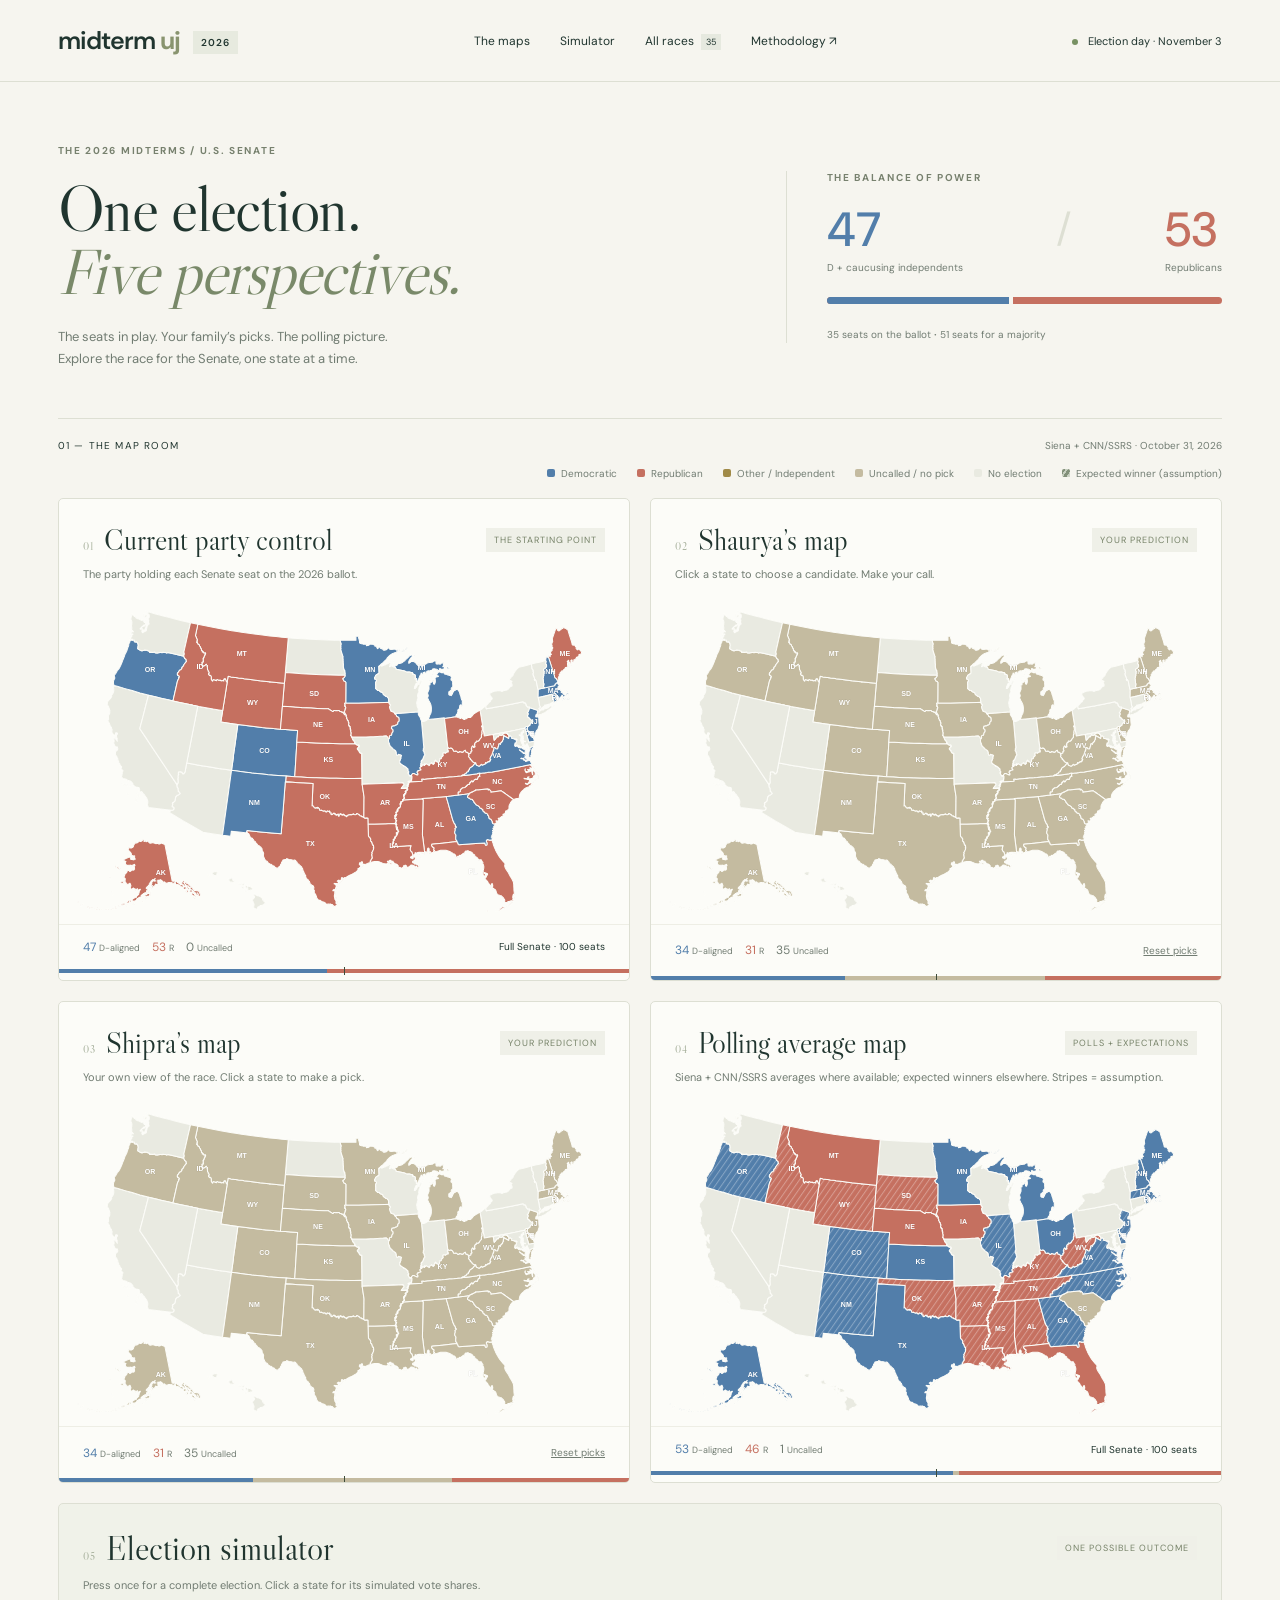
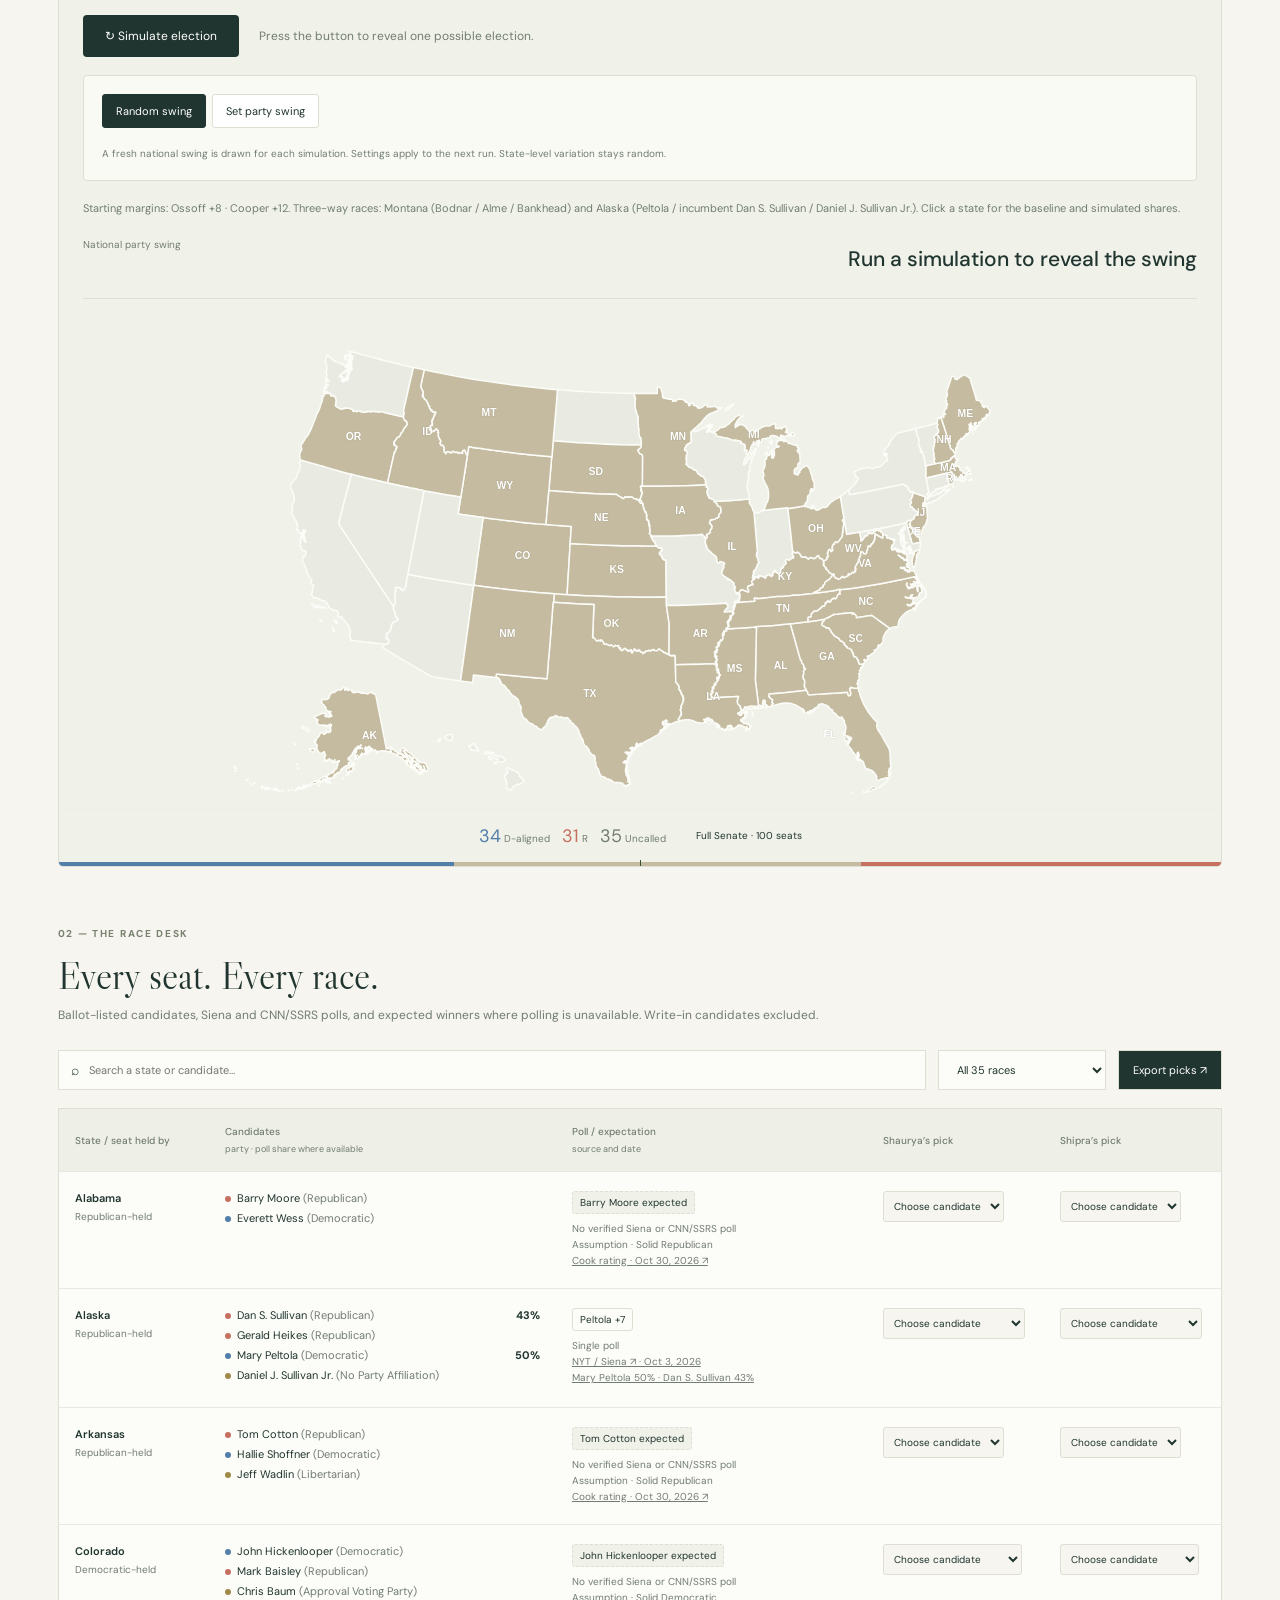
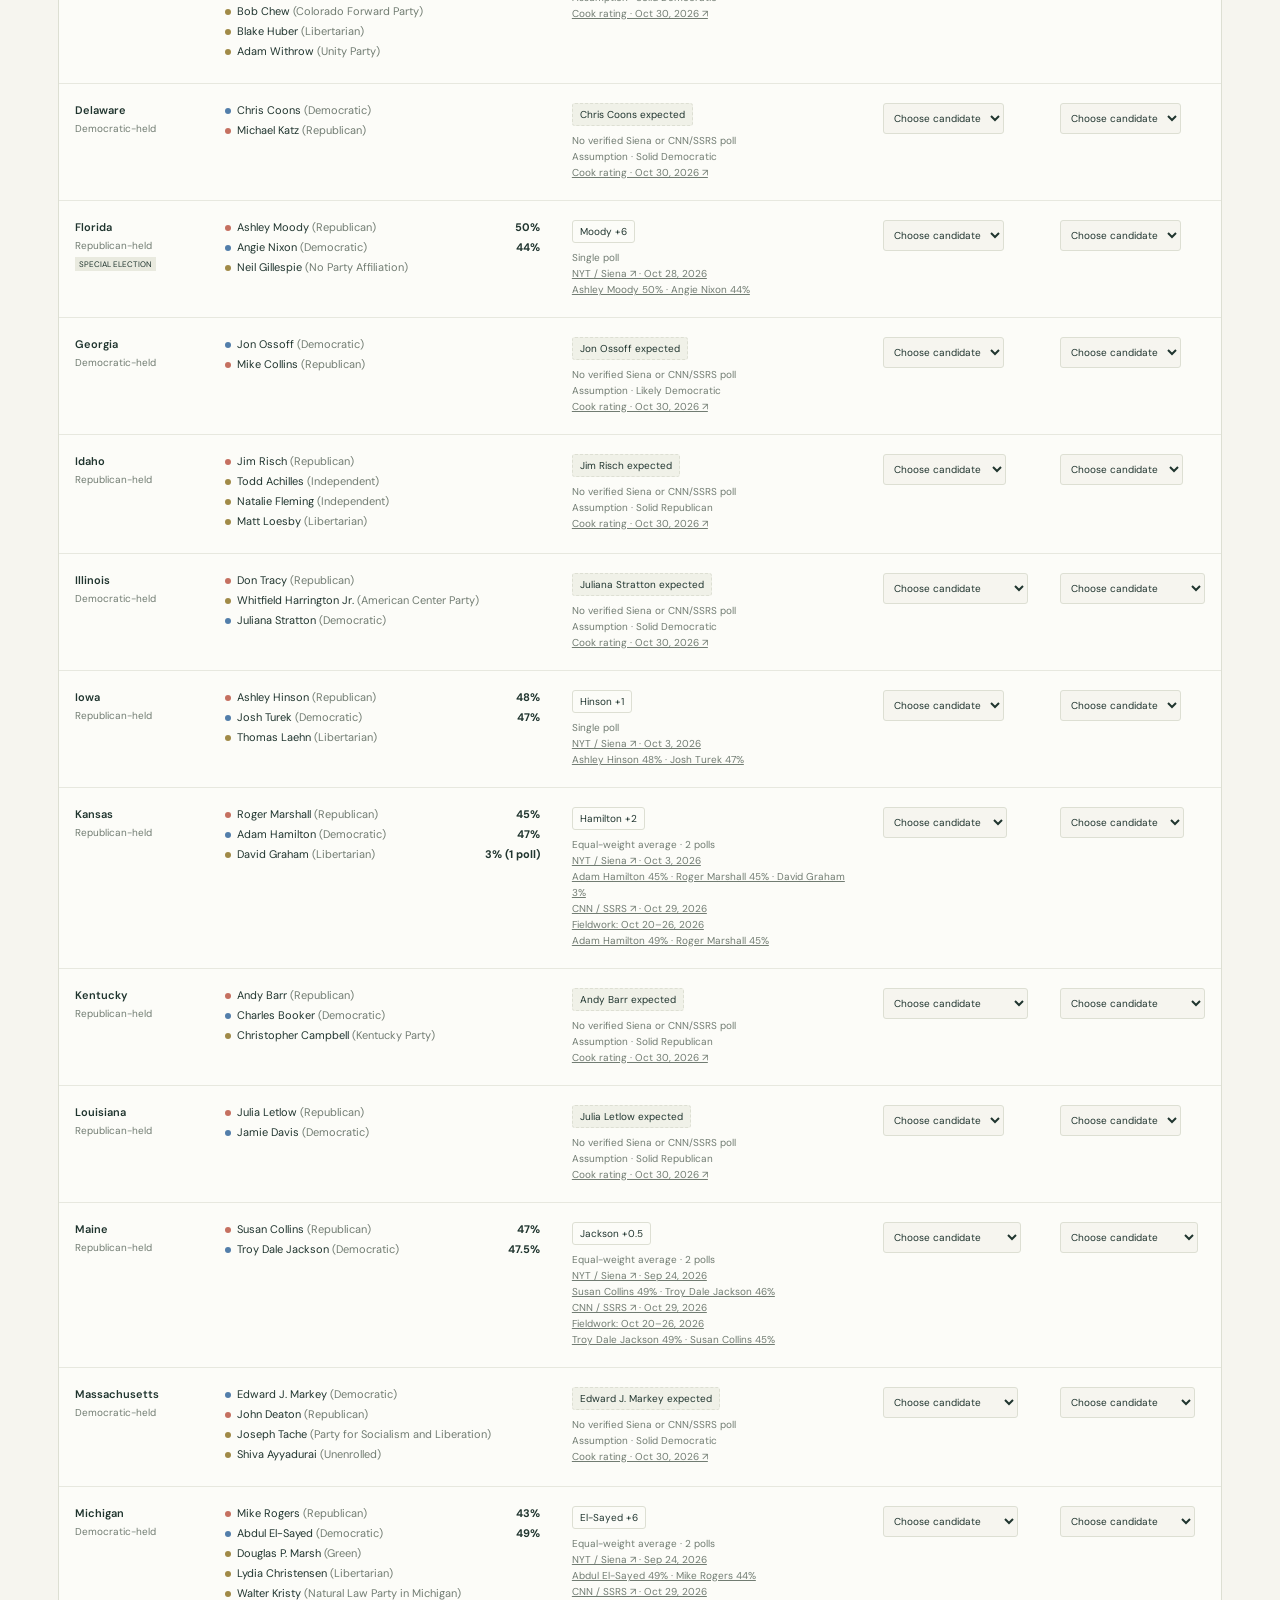
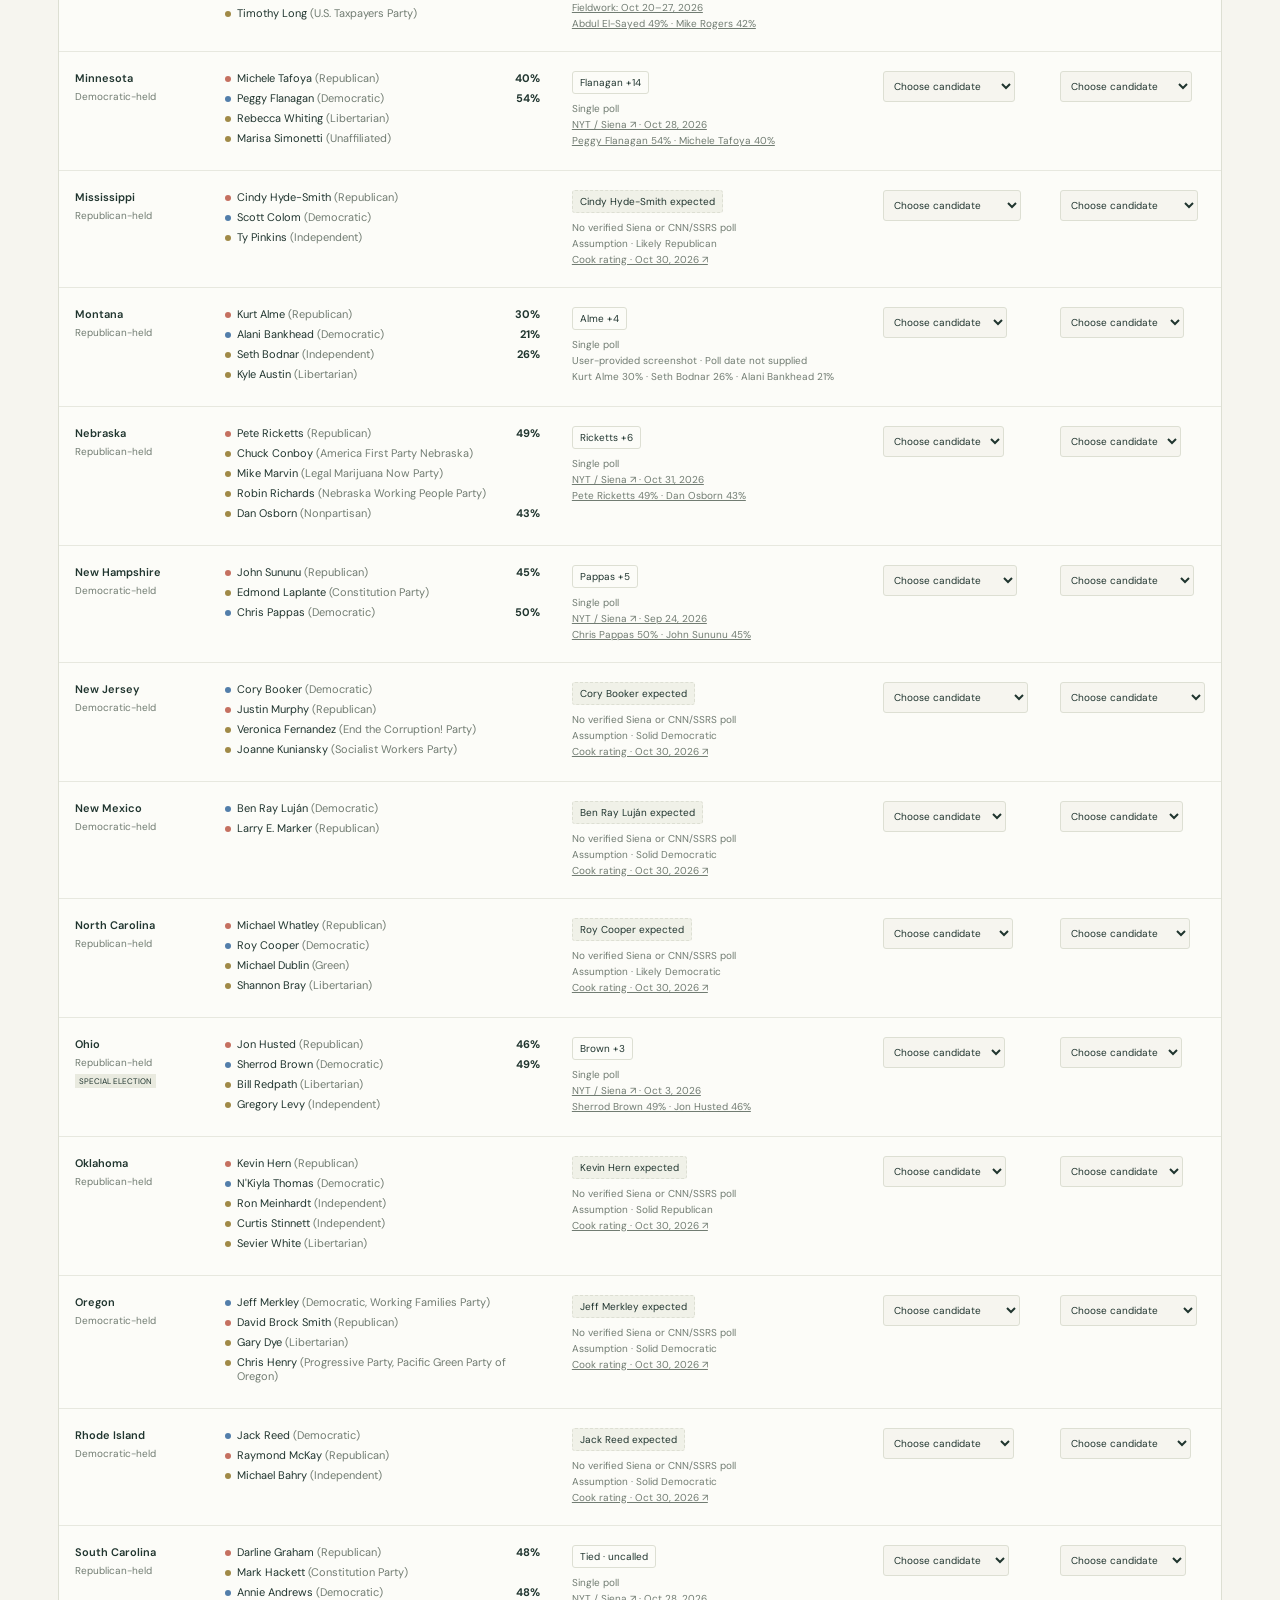
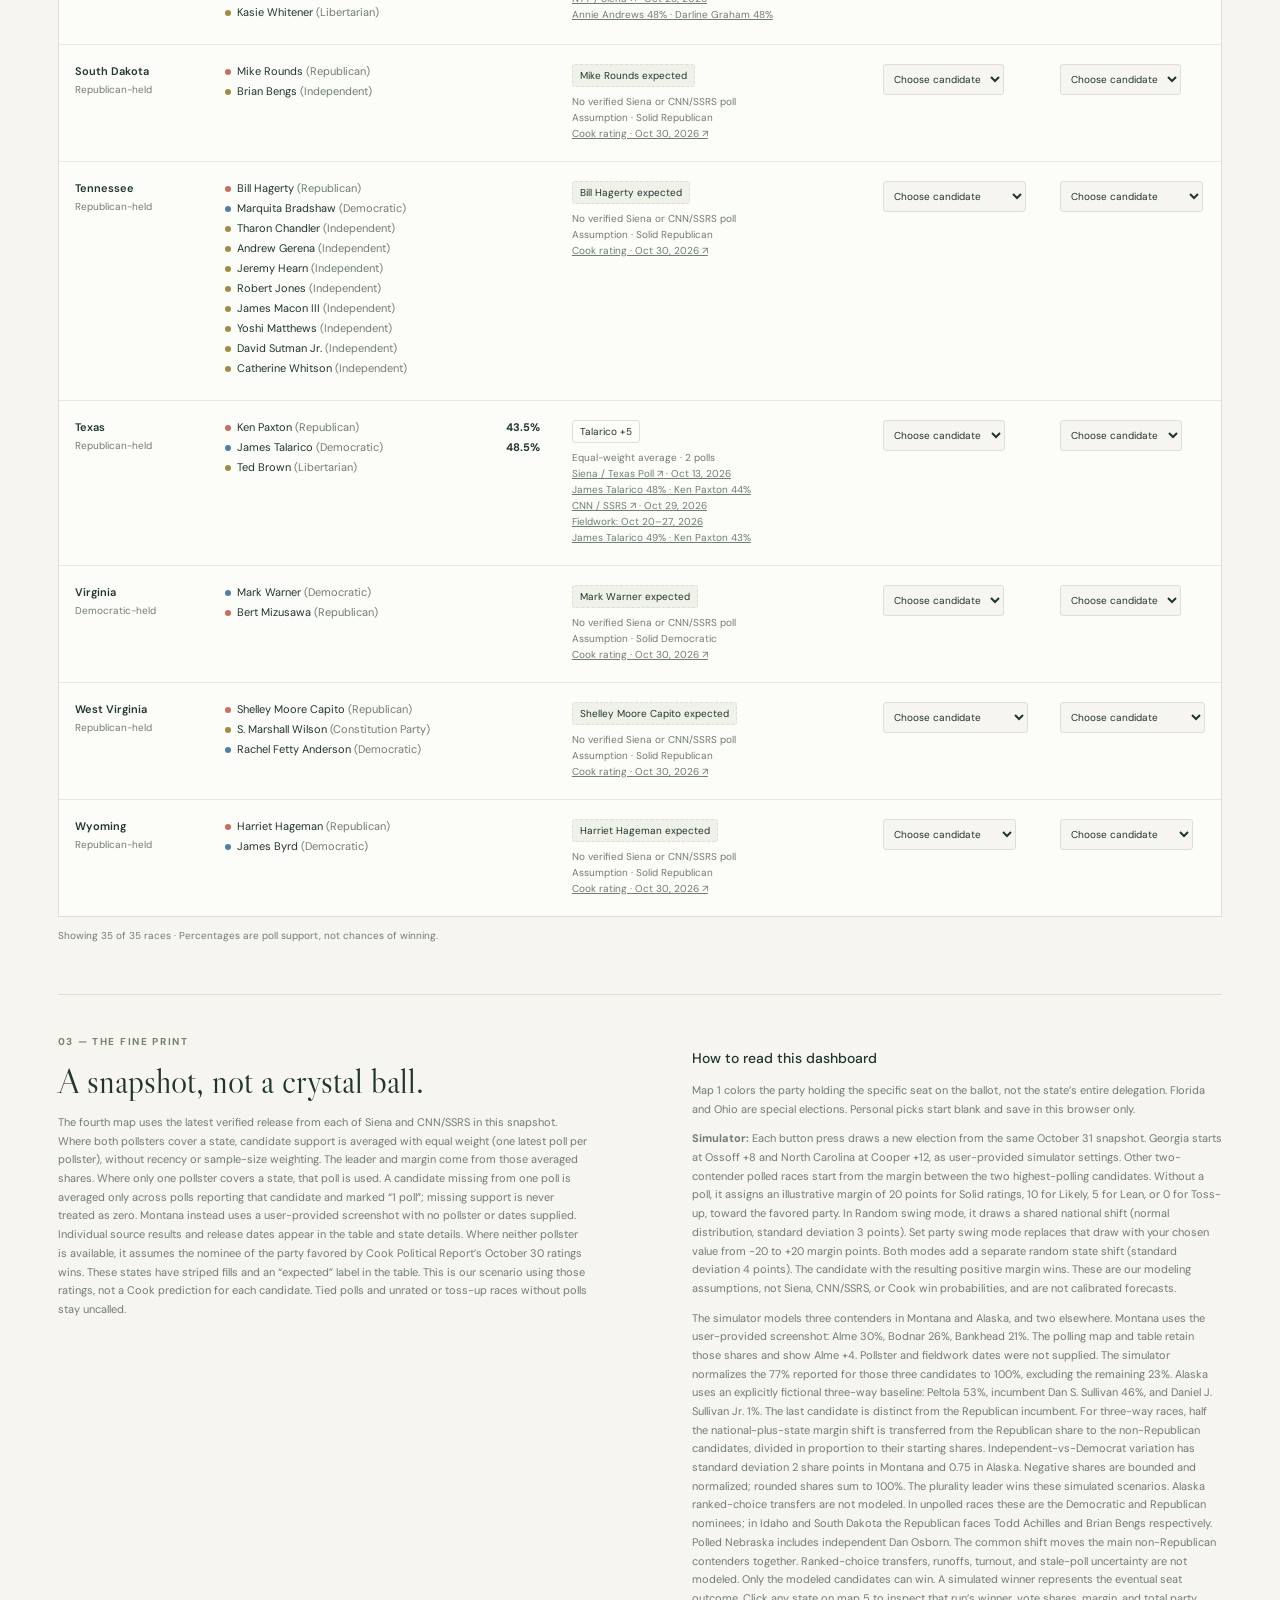
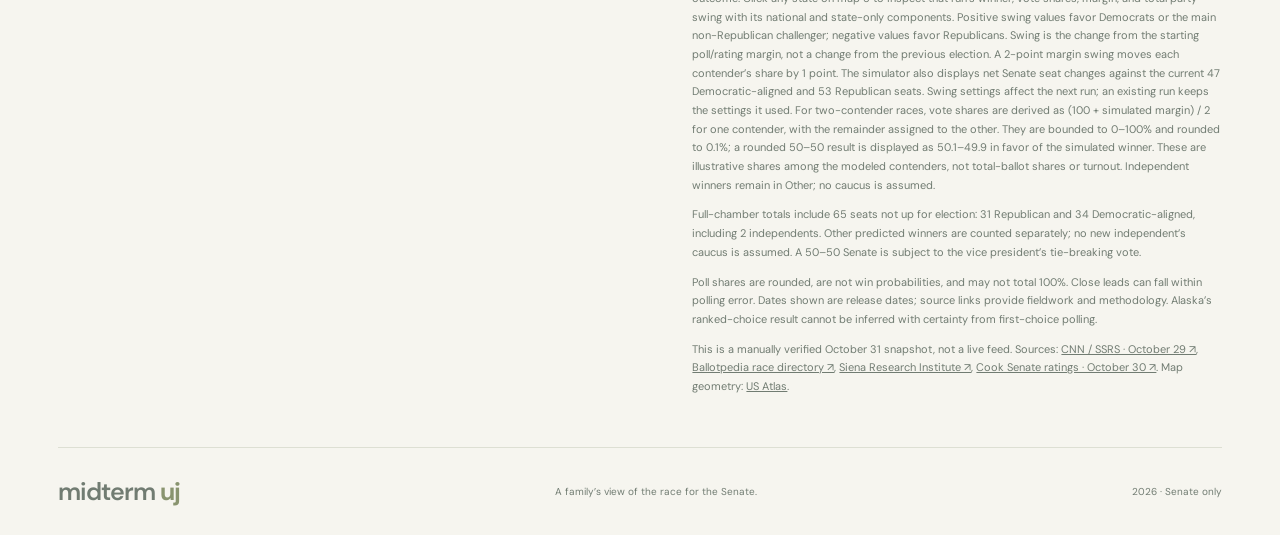
==== commit 63600172: "Add CNN/SSRS polling averages and update Montana data" ====
--- a/midterm-uj-source/index.html
+++ b/midterm-uj-source/index.html
@@ -1 +1 @@
-<!doctype html><html lang="en"><head><meta charset="utf-8"><meta name="viewport" content="width=device-width,initial-scale=1"><meta name="description" content="Explore the 2026 Senate election with five maps, Shaurya and Shipra’s predictions, and sourced Siena polling."><title>midterm uj · The Senate, five ways</title><link rel="stylesheet" href="style.css"></head><body><header><a class="brand" href="#">midterm <b>uj</b><span>2026</span></a><nav><a href="#maps">The maps</a><a href="#simulation">Simulator</a><a href="#races">All races <span>35</span></a><a href="#method">Methodology ↗</a></nav><div class="date"><i></i> Election day · November 3</div></header><main><section class="intro"><div><div class="eyebrow">THE 2026 MIDTERMS / U.S. SENATE</div><h1>One election.<br><em>Five perspectives.</em></h1><p>The seats in play. Your family’s picks. The polling picture.<br>Explore the race for the Senate, one state at a time.</p></div><aside><div class="eyebrow">THE BALANCE OF POWER</div><div class="balance"><strong class="dem">47<span>D + caucusing independents</span></strong><span class="vs">/</span><strong class="rep">53<span>Republicans</span></strong></div><div class="balancebar"><span></span></div><p>35 seats on the ballot <b>·</b> 51 seats for a majority</p></aside></section><div class="sectionline" id="maps"><span>01 — THE MAP ROOM</span><span>Data snapshot · October 31, 2026</span></div><div class="legend"><span><i class="D"></i>Democratic</span><span><i class="R"></i>Republican</span><span><i class="O"></i>Other / Independent</span><span><i class="U"></i>Uncalled / no pick</span><span><i class="N"></i>No election</span><span><i class="striped"></i>Expected winner (assumption)</span></div><section class="maps" id="mapgrid"></section><section class="race-section" id="races"><div class="tabletitle"><div class="eyebrow">02 — THE RACE DESK</div><h2>Every seat. Every race.</h2><p>Ballot-listed candidates, Siena polls, and expected winners where polling is unavailable. Write-in candidates excluded.</p></div><div class="filters"><label class="search">⌕ <input id="search" type="search" placeholder="Search a state or candidate…" aria-label="Search a state or candidate"></label><select id="pollfilter" aria-label="Filter races"><option value="all">All 35 races</option><option value="polled">With Siena polling</option><option value="unpolled">Without verified polling</option><option value="special">Special elections</option></select><button id="export">Export picks ↗</button></div><div class="tablewrap"><table><thead><tr><th>State / seat held by</th><th>Candidates <small>party · poll share where available</small></th><th>Poll / expectation <small>source and date</small></th><th>Shaurya’s pick</th><th>Shipra’s pick</th></tr></thead><tbody id="rows"></tbody></table></div><p id="rowcount" class="fine"></p></section><section class="method" id="method"><div><div class="eyebrow">03 — THE FINE PRINT</div><h2>A snapshot, not a crystal ball.</h2><p>The fourth map uses the leader of the most recent verified Siena release. Where no verified Siena poll is available, it assumes the nominee of the party favored by Cook Political Report’s October 30 ratings wins. These states have striped fills and an “expected” label in the table. This is our scenario using those ratings, not a Cook prediction for each candidate. Tied polls and unrated or toss-up races without polls stay uncalled.</p></div><div><h3>How to read this dashboard</h3><p>Map 1 colors the party holding the specific seat on the ballot, not the state’s entire delegation. Florida and Ohio are special elections. Personal picks start blank and save in this browser only.</p><p><b>Simulator:</b> Each button press draws a new election from the same October 31 snapshot. Georgia starts at Ossoff +8 and North Carolina at Cooper +12, as user-provided simulator settings. Other two-contender polled races start from the margin between the two highest-polling candidates. Without a poll, it assigns an illustrative margin of 20 points for Solid ratings, 10 for Likely, 5 for Lean, or 0 for Toss-up, toward the favored party. In Random swing mode, it draws a shared national shift (normal distribution, standard deviation 3 points). Set party swing mode replaces that draw with your chosen value from −20 to +20 margin points. Both modes add a separate random state shift (standard deviation 4 points). The candidate with the resulting positive margin wins. These are our modeling assumptions, not Siena or Cook win probabilities, and are not calibrated forecasts.</p><p>The simulator models three contenders in Montana and Alaska, and two elsewhere. Montana starts from the Concord October 22–23 poll reported by Ballotpedia (Bodnar 39, Alme 38, Bankhead 10), normalized to 100% among those three. The poll was sponsored by Democrats for Education Reform; this is one poll, not a polling average or a Siena poll. Alaska uses an explicitly fictional three-way baseline: Peltola 53%, incumbent Dan S. Sullivan 46%, and Daniel J. Sullivan Jr. 1%. The last candidate is distinct from the Republican incumbent. For three-way races, half the national-plus-state margin shift is transferred from the Republican share to the non-Republican candidates, divided in proportion to their starting shares. Independent-vs-Democrat variation has standard deviation 2 share points in Montana and 0.75 in Alaska. Negative shares are bounded and normalized; rounded shares sum to 100%. The plurality leader wins these simulated scenarios. Alaska ranked-choice transfers are not modeled. In unpolled races these are the Democratic and Republican nominees; in Idaho and South Dakota the Republican faces Todd Achilles and Brian Bengs respectively. Polled Nebraska includes independent Dan Osborn. The common shift moves the main non-Republican contenders together. Ranked-choice transfers, runoffs, turnout, and stale-poll uncertainty are not modeled. Only the modeled candidates can win. A simulated winner represents the eventual seat outcome. Click any state on map 5 to inspect that run’s winner, vote shares, margin, and total party swing with its national and state-only components. Positive swing values favor Democrats or the main non-Republican challenger; negative values favor Republicans. Swing is the change from the starting poll/rating margin, not a change from the previous election. A 2-point margin swing moves each contender’s share by 1 point. The simulator also displays net Senate seat changes against the current 47 Democratic-aligned and 53 Republican seats. Swing settings affect the next run; an existing run keeps the settings it used. For two-contender races, vote shares are derived as (100 + simulated margin) / 2 for one contender, with the remainder assigned to the other. They are bounded to 0–100% and rounded to 0.1%; a rounded 50–50 result is displayed as 50.1–49.9 in favor of the simulated winner. These are illustrative shares among the modeled contenders, not total-ballot shares or turnout. Independent winners remain in Other; no caucus is assumed.</p><p>Full-chamber totals include 65 seats not up for election: 31 Republican and 34 Democratic-aligned, including 2 independents. Other predicted winners are counted separately; no new independent’s caucus is assumed. A 50–50 Senate is subject to the vice president’s tie-breaking vote.</p><p>Poll shares are rounded, are not win probabilities, and may not total 100%. Close leads can fall within polling error. Dates shown are release dates; source links provide fieldwork and methodology. Alaska’s ranked-choice result cannot be inferred with certainty from first-choice polling.</p><p>This is a manually verified October 31 snapshot, not a live feed. Sources: <a href="https://ballotpedia.org/United_States_Senate_elections,_2026" target="_blank" rel="noopener">Ballotpedia race directory ↗</a>, <a href="https://sri.siena.edu/2026/10/" target="_blank" rel="noopener">Siena Research Institute ↗</a>, <a href="https://www.cookpolitical.com/ratings/senate-race-ratings?check_logged_in=1" target="_blank" rel="noopener">Cook Senate ratings · October 30 ↗</a>. Map geometry: <a href="https://github.com/topojson/us-atlas" target="_blank" rel="noopener">US Atlas</a>.</p></div></section><footer><a class="brand" href="#">midterm <b>uj</b></a><span>A family’s view of the race for the Senate.</span><span>2026 · Senate only</span></footer></main><dialog id="detail"><button class="close" aria-label="Close race details">×</button><div id="detailcontent"></div></dialog><div id="toast" role="status" aria-live="polite"></div><script src="app.js"></script></body></html>
+<!doctype html><html lang="en"><head><meta charset="utf-8"><meta name="viewport" content="width=device-width,initial-scale=1"><meta name="description" content="Explore the 2026 Senate election with five maps, Shaurya and Shipra’s predictions, and sourced Siena and CNN/SSRS polling."><title>midterm uj · The Senate, five ways</title><link rel="stylesheet" href="style.css"></head><body><header><a class="brand" href="#">midterm <b>uj</b><span>2026</span></a><nav><a href="#maps">The maps</a><a href="#simulation">Simulator</a><a href="#races">All races <span>35</span></a><a href="#method">Methodology ↗</a></nav><div class="date"><i></i> Election day · November 3</div></header><main><section class="intro"><div><div class="eyebrow">THE 2026 MIDTERMS / U.S. SENATE</div><h1>One election.<br><em>Five perspectives.</em></h1><p>The seats in play. Your family’s picks. The polling picture.<br>Explore the race for the Senate, one state at a time.</p></div><aside><div class="eyebrow">THE BALANCE OF POWER</div><div class="balance"><strong class="dem">47<span>D + caucusing independents</span></strong><span class="vs">/</span><strong class="rep">53<span>Republicans</span></strong></div><div class="balancebar"><span></span></div><p>35 seats on the ballot <b>·</b> 51 seats for a majority</p></aside></section><div class="sectionline" id="maps"><span>01 — THE MAP ROOM</span><span>Siena + CNN/SSRS · October 31, 2026</span></div><div class="legend"><span><i class="D"></i>Democratic</span><span><i class="R"></i>Republican</span><span><i class="O"></i>Other / Independent</span><span><i class="U"></i>Uncalled / no pick</span><span><i class="N"></i>No election</span><span><i class="striped"></i>Expected winner (assumption)</span></div><section class="maps" id="mapgrid"></section><section class="race-section" id="races"><div class="tabletitle"><div class="eyebrow">02 — THE RACE DESK</div><h2>Every seat. Every race.</h2><p>Ballot-listed candidates, Siena and CNN/SSRS polls, and expected winners where polling is unavailable. Write-in candidates excluded.</p></div><div class="filters"><label class="search">⌕ <input id="search" type="search" placeholder="Search a state or candidate…" aria-label="Search a state or candidate"></label><select id="pollfilter" aria-label="Filter races"><option value="all">All 35 races</option><option value="polled">With verified polling</option><option value="unpolled">Without verified polling</option><option value="special">Special elections</option></select><button id="export">Export picks ↗</button></div><div class="tablewrap"><table><thead><tr><th>State / seat held by</th><th>Candidates <small>party · poll share where available</small></th><th>Poll / expectation <small>source and date</small></th><th>Shaurya’s pick</th><th>Shipra’s pick</th></tr></thead><tbody id="rows"></tbody></table></div><p id="rowcount" class="fine"></p></section><section class="method" id="method"><div><div class="eyebrow">03 — THE FINE PRINT</div><h2>A snapshot, not a crystal ball.</h2><p>The fourth map uses the latest verified release from each of Siena and CNN/SSRS in this snapshot. Where both pollsters cover a state, candidate support is averaged with equal weight (one latest poll per pollster), without recency or sample-size weighting. The leader and margin come from those averaged shares. Where only one pollster covers a state, that poll is used. A candidate missing from one poll is averaged only across polls reporting that candidate and marked “1 poll”; missing support is never treated as zero. Montana instead uses a user-provided screenshot with no pollster or dates supplied. Individual source results and release dates appear in the table and state details. Where neither pollster is available, it assumes the nominee of the party favored by Cook Political Report’s October 30 ratings wins. These states have striped fills and an “expected” label in the table. This is our scenario using those ratings, not a Cook prediction for each candidate. Tied polls and unrated or toss-up races without polls stay uncalled.</p></div><div><h3>How to read this dashboard</h3><p>Map 1 colors the party holding the specific seat on the ballot, not the state’s entire delegation. Florida and Ohio are special elections. Personal picks start blank and save in this browser only.</p><p><b>Simulator:</b> Each button press draws a new election from the same October 31 snapshot. Georgia starts at Ossoff +8 and North Carolina at Cooper +12, as user-provided simulator settings. Other two-contender polled races start from the margin between the two highest-polling candidates. Without a poll, it assigns an illustrative margin of 20 points for Solid ratings, 10 for Likely, 5 for Lean, or 0 for Toss-up, toward the favored party. In Random swing mode, it draws a shared national shift (normal distribution, standard deviation 3 points). Set party swing mode replaces that draw with your chosen value from −20 to +20 margin points. Both modes add a separate random state shift (standard deviation 4 points). The candidate with the resulting positive margin wins. These are our modeling assumptions, not Siena, CNN/SSRS, or Cook win probabilities, and are not calibrated forecasts.</p><p>The simulator models three contenders in Montana and Alaska, and two elsewhere. Montana uses the user-provided screenshot: Alme 30%, Bodnar 26%, Bankhead 21%. The polling map and table retain those shares and show Alme +4. Pollster and fieldwork dates were not supplied. The simulator normalizes the 77% reported for those three candidates to 100%, excluding the remaining 23%. Alaska uses an explicitly fictional three-way baseline: Peltola 53%, incumbent Dan S. Sullivan 46%, and Daniel J. Sullivan Jr. 1%. The last candidate is distinct from the Republican incumbent. For three-way races, half the national-plus-state margin shift is transferred from the Republican share to the non-Republican candidates, divided in proportion to their starting shares. Independent-vs-Democrat variation has standard deviation 2 share points in Montana and 0.75 in Alaska. Negative shares are bounded and normalized; rounded shares sum to 100%. The plurality leader wins these simulated scenarios. Alaska ranked-choice transfers are not modeled. In unpolled races these are the Democratic and Republican nominees; in Idaho and South Dakota the Republican faces Todd Achilles and Brian Bengs respectively. Polled Nebraska includes independent Dan Osborn. The common shift moves the main non-Republican contenders together. Ranked-choice transfers, runoffs, turnout, and stale-poll uncertainty are not modeled. Only the modeled candidates can win. A simulated winner represents the eventual seat outcome. Click any state on map 5 to inspect that run’s winner, vote shares, margin, and total party swing with its national and state-only components. Positive swing values favor Democrats or the main non-Republican challenger; negative values favor Republicans. Swing is the change from the starting poll/rating margin, not a change from the previous election. A 2-point margin swing moves each contender’s share by 1 point. The simulator also displays net Senate seat changes against the current 47 Democratic-aligned and 53 Republican seats. Swing settings affect the next run; an existing run keeps the settings it used. For two-contender races, vote shares are derived as (100 + simulated margin) / 2 for one contender, with the remainder assigned to the other. They are bounded to 0–100% and rounded to 0.1%; a rounded 50–50 result is displayed as 50.1–49.9 in favor of the simulated winner. These are illustrative shares among the modeled contenders, not total-ballot shares or turnout. Independent winners remain in Other; no caucus is assumed.</p><p>Full-chamber totals include 65 seats not up for election: 31 Republican and 34 Democratic-aligned, including 2 independents. Other predicted winners are counted separately; no new independent’s caucus is assumed. A 50–50 Senate is subject to the vice president’s tie-breaking vote.</p><p>Poll shares are rounded, are not win probabilities, and may not total 100%. Close leads can fall within polling error. Dates shown are release dates; source links provide fieldwork and methodology. Alaska’s ranked-choice result cannot be inferred with certainty from first-choice polling.</p><p>This is a manually verified October 31 snapshot, not a live feed. Sources: <a href="https://ssrs.com/news/democrats-in-striking-distance-new-cnn-polls-in-four-states-highlight-democrats-path-to-senate-majority/" target="_blank" rel="noopener">CNN / SSRS · October 29 ↗</a>, <a href="https://ballotpedia.org/United_States_Senate_elections,_2026" target="_blank" rel="noopener">Ballotpedia race directory ↗</a>, <a href="https://sri.siena.edu/2026/10/" target="_blank" rel="noopener">Siena Research Institute ↗</a>, <a href="https://www.cookpolitical.com/ratings/senate-race-ratings?check_logged_in=1" target="_blank" rel="noopener">Cook Senate ratings · October 30 ↗</a>. Map geometry: <a href="https://github.com/topojson/us-atlas" target="_blank" rel="noopener">US Atlas</a>.</p></div></section><footer><a class="brand" href="#">midterm <b>uj</b></a><span>A family’s view of the race for the Senate.</span><span>2026 · Senate only</span></footer></main><dialog id="detail"><button class="close" aria-label="Close race details">×</button><div id="detailcontent"></div></dialog><div id="toast" role="status" aria-live="polite"></div><script src="app.js?v=2f94071a5eab"></script></body></html>
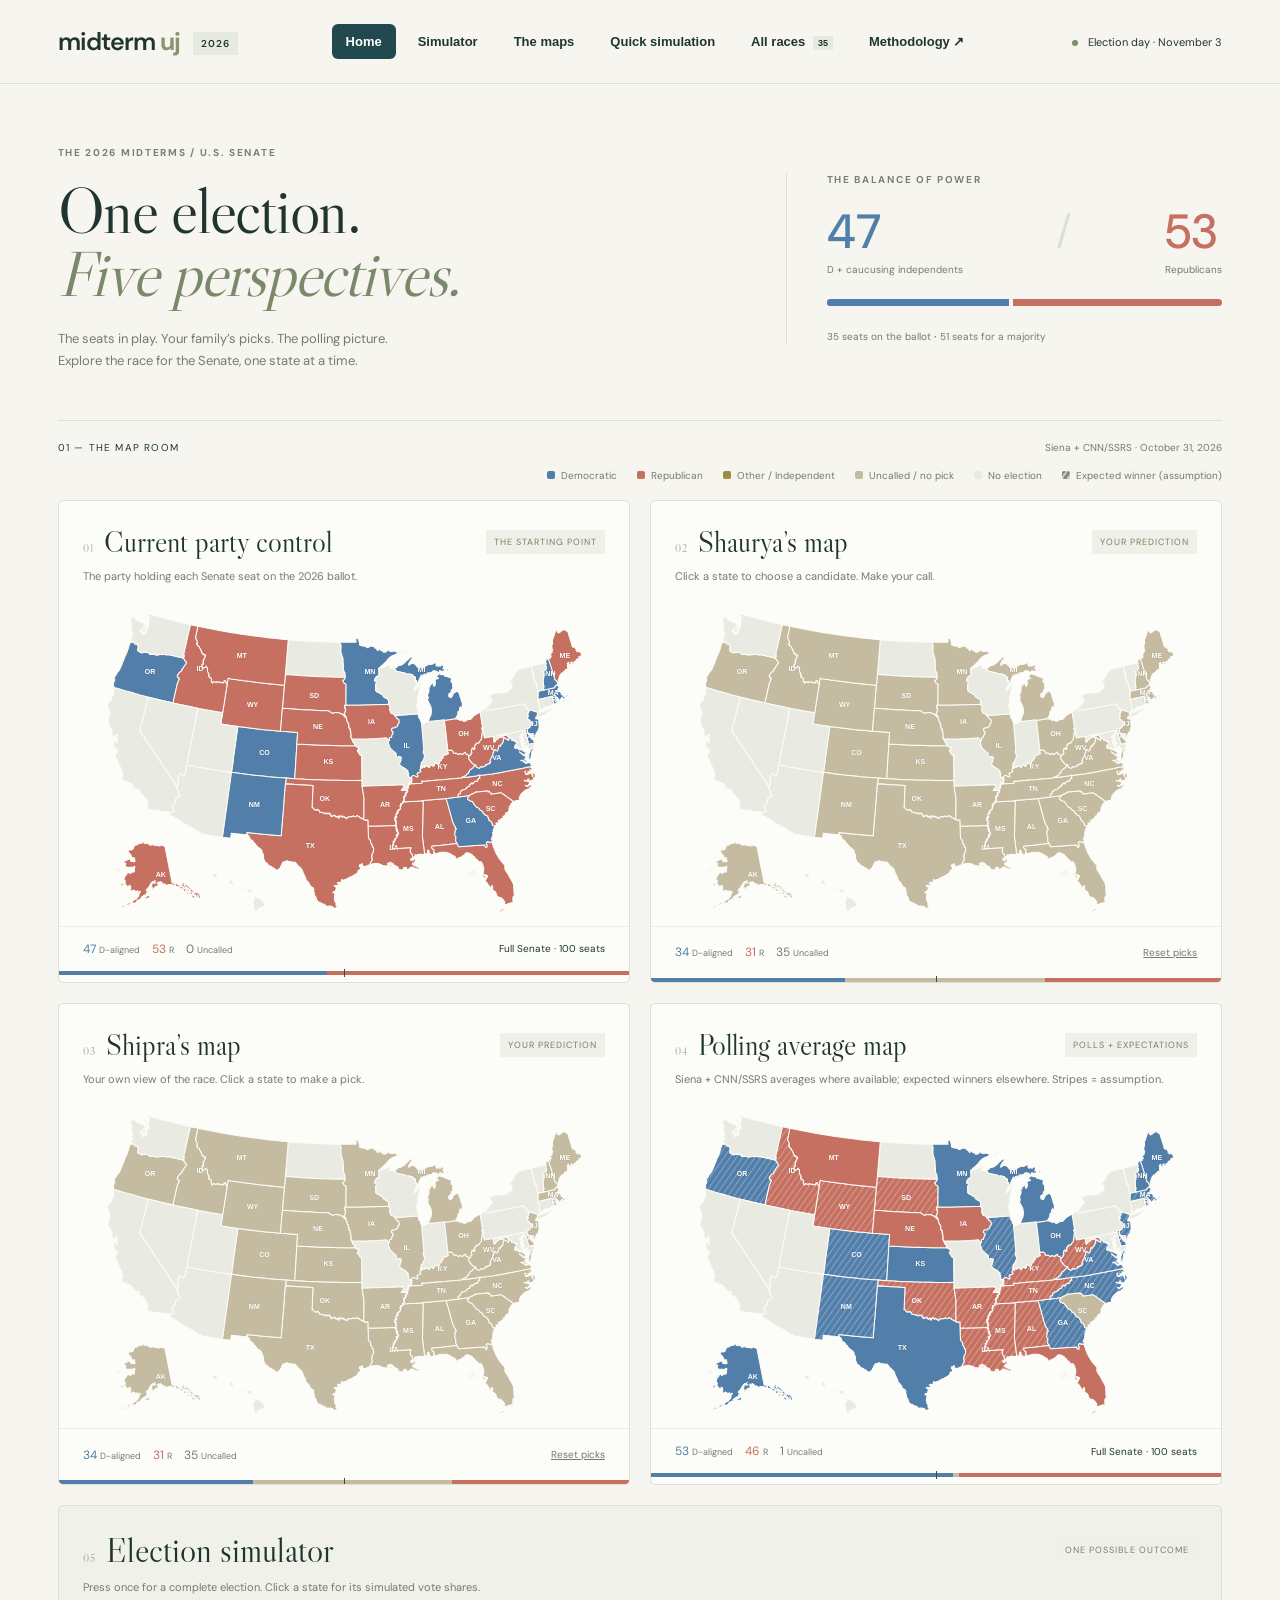
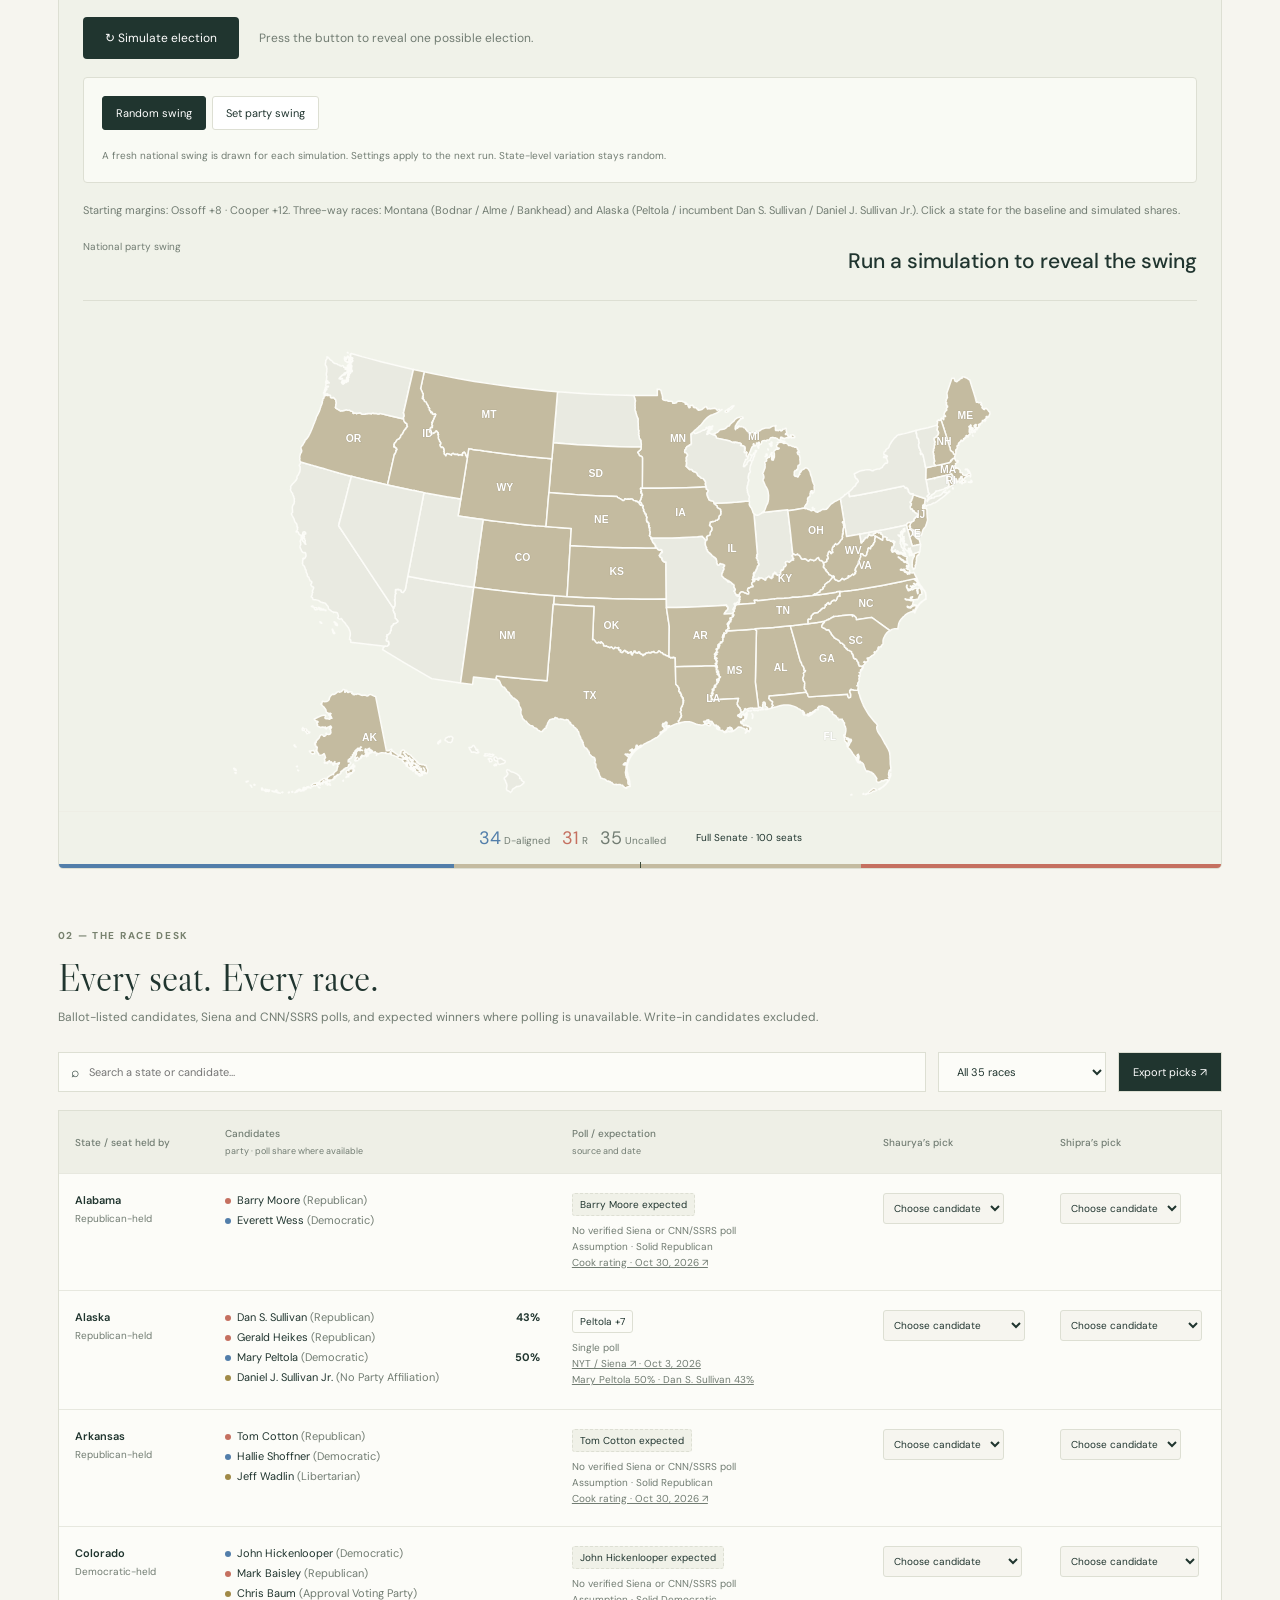
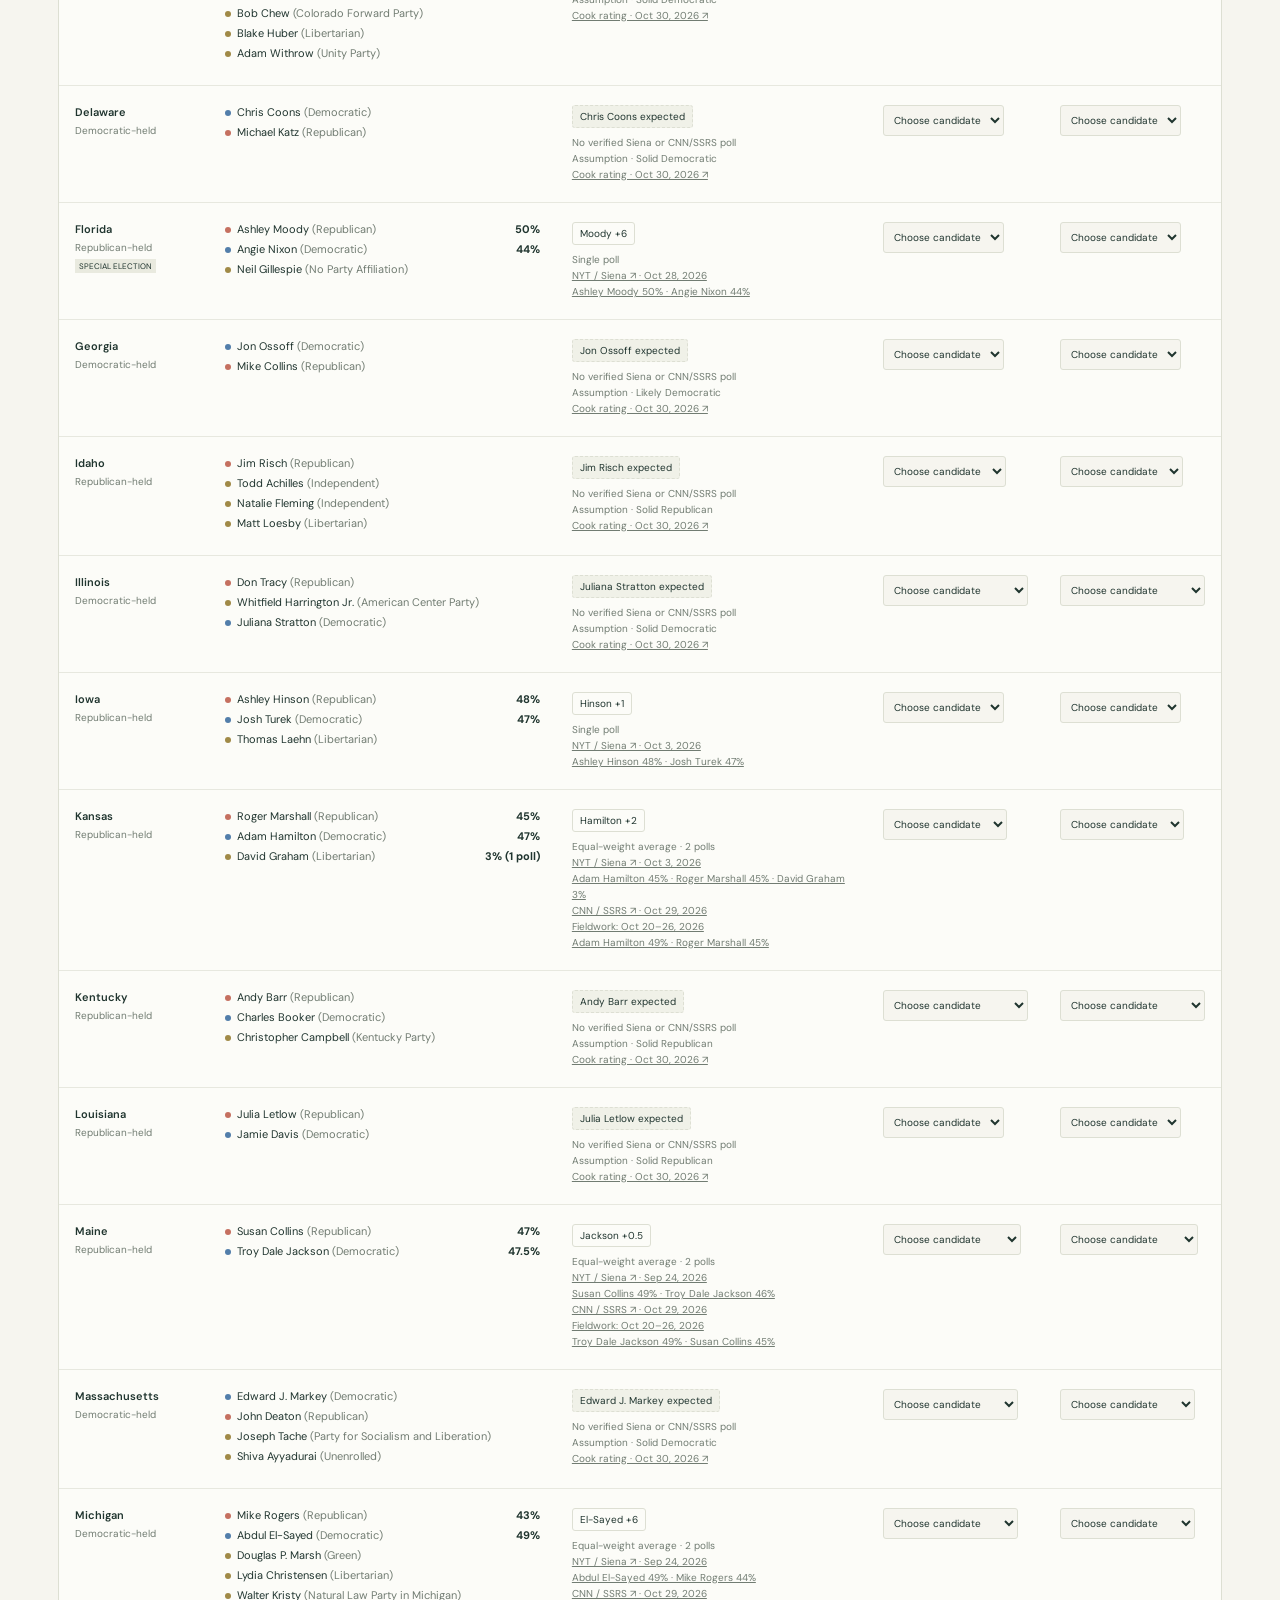
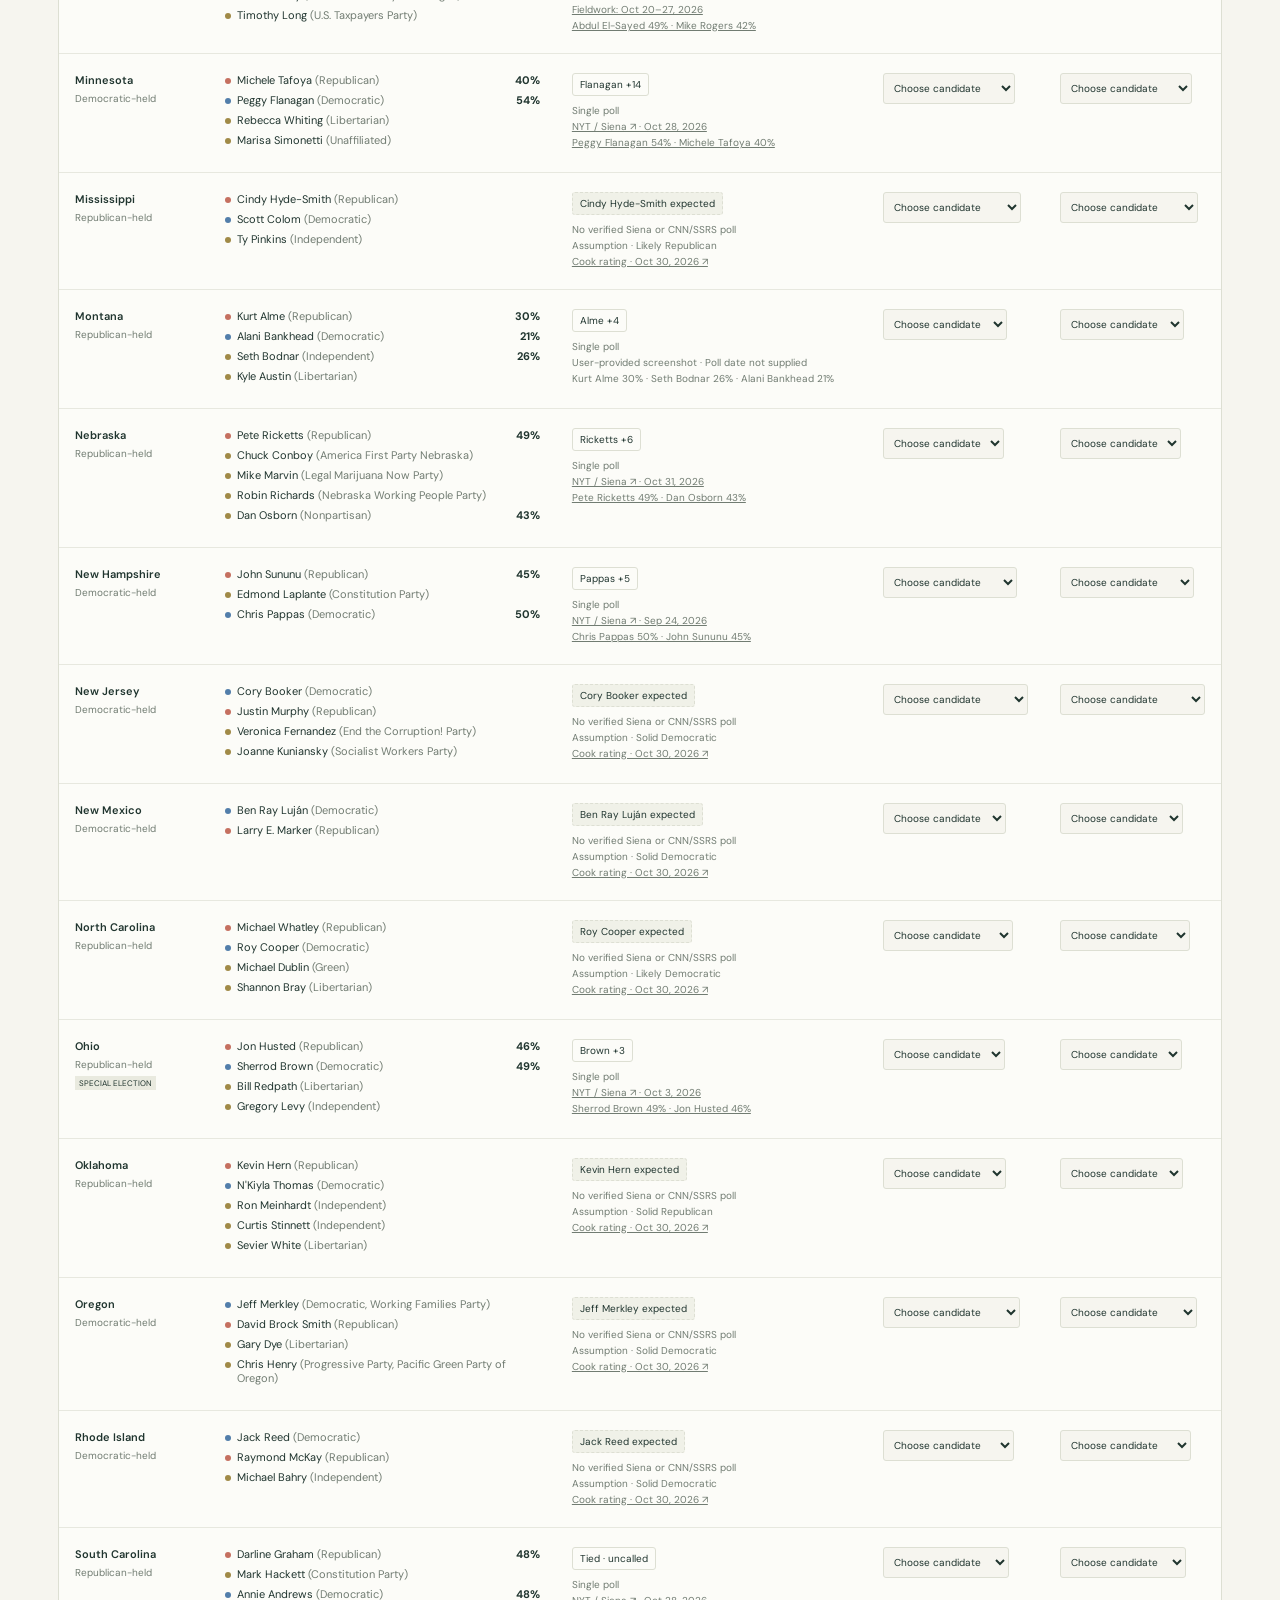
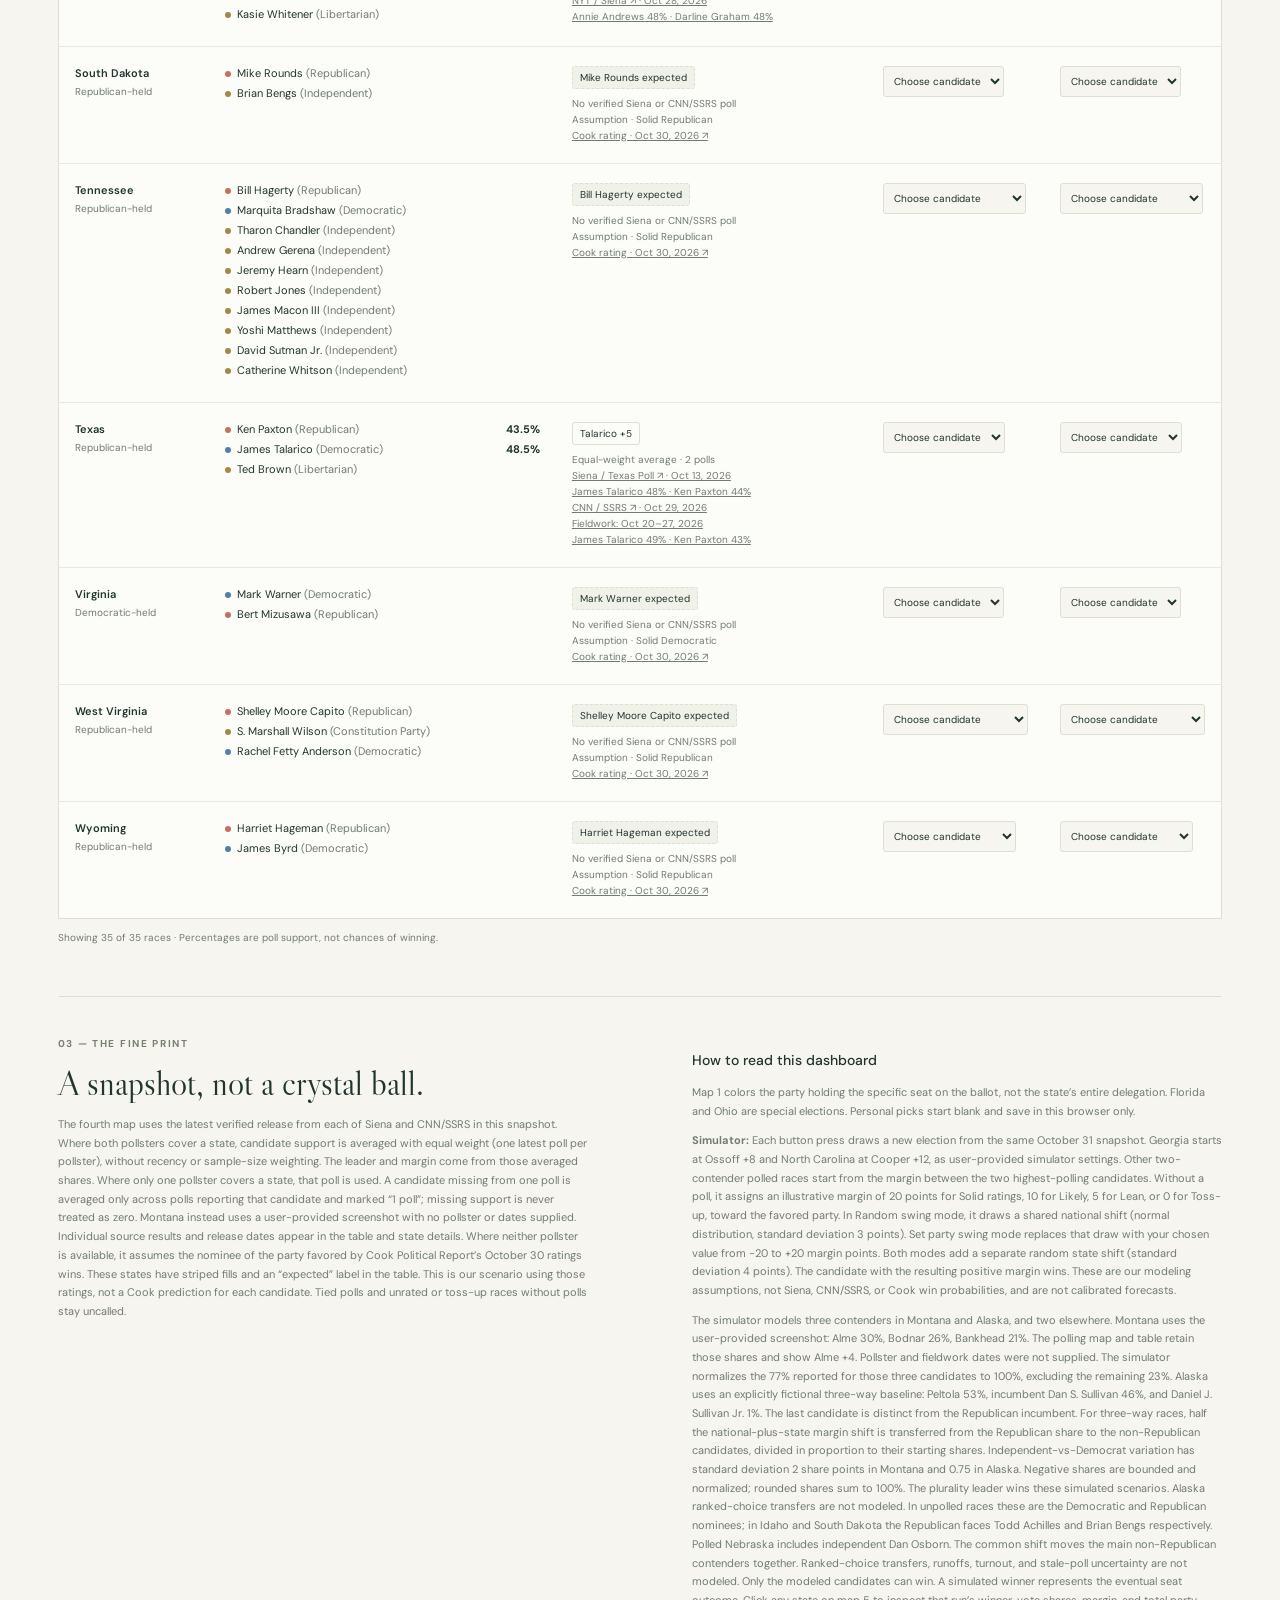
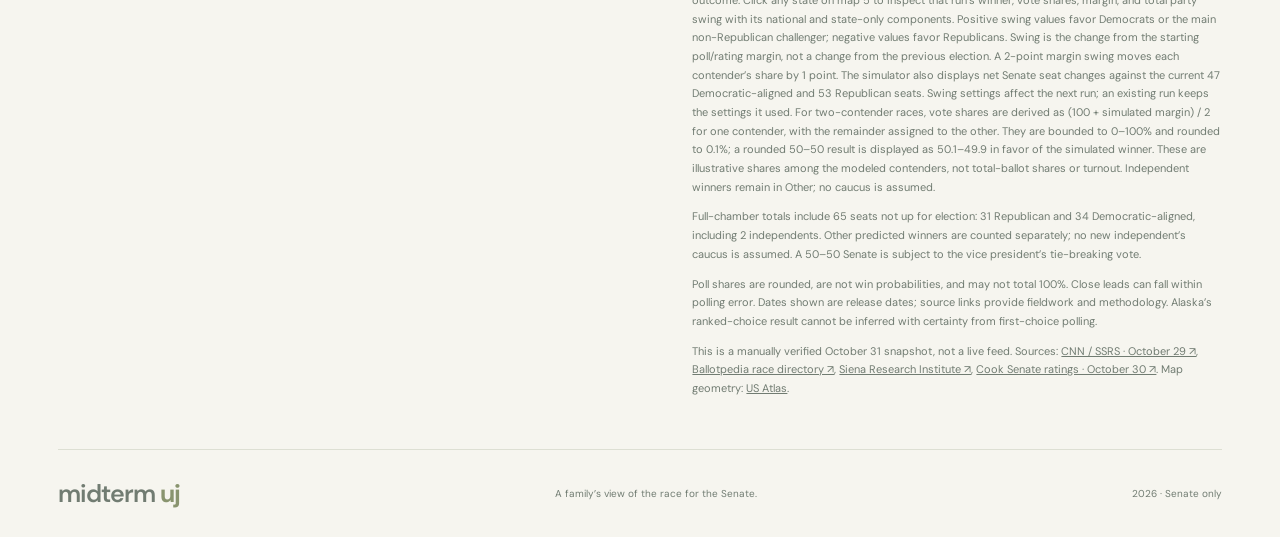
==== commit 4375d9cc: "Merge Senate Night simulator with midterm uj navigation" ====
--- a/midterm-uj-source/index.html
+++ b/midterm-uj-source/index.html
@@ -1 +1 @@
-<!doctype html><html lang="en"><head><meta charset="utf-8"><meta name="viewport" content="width=device-width,initial-scale=1"><meta name="description" content="Explore the 2026 Senate election with five maps, Shaurya and Shipra’s predictions, and sourced Siena and CNN/SSRS polling."><title>midterm uj · The Senate, five ways</title><link rel="stylesheet" href="style.css"></head><body><header><a class="brand" href="#">midterm <b>uj</b><span>2026</span></a><nav><a href="#maps">The maps</a><a href="#simulation">Simulator</a><a href="#races">All races <span>35</span></a><a href="#method">Methodology ↗</a></nav><div class="date"><i></i> Election day · November 3</div></header><main><section class="intro"><div><div class="eyebrow">THE 2026 MIDTERMS / U.S. SENATE</div><h1>One election.<br><em>Five perspectives.</em></h1><p>The seats in play. Your family’s picks. The polling picture.<br>Explore the race for the Senate, one state at a time.</p></div><aside><div class="eyebrow">THE BALANCE OF POWER</div><div class="balance"><strong class="dem">47<span>D + caucusing independents</span></strong><span class="vs">/</span><strong class="rep">53<span>Republicans</span></strong></div><div class="balancebar"><span></span></div><p>35 seats on the ballot <b>·</b> 51 seats for a majority</p></aside></section><div class="sectionline" id="maps"><span>01 — THE MAP ROOM</span><span>Siena + CNN/SSRS · October 31, 2026</span></div><div class="legend"><span><i class="D"></i>Democratic</span><span><i class="R"></i>Republican</span><span><i class="O"></i>Other / Independent</span><span><i class="U"></i>Uncalled / no pick</span><span><i class="N"></i>No election</span><span><i class="striped"></i>Expected winner (assumption)</span></div><section class="maps" id="mapgrid"></section><section class="race-section" id="races"><div class="tabletitle"><div class="eyebrow">02 — THE RACE DESK</div><h2>Every seat. Every race.</h2><p>Ballot-listed candidates, Siena and CNN/SSRS polls, and expected winners where polling is unavailable. Write-in candidates excluded.</p></div><div class="filters"><label class="search">⌕ <input id="search" type="search" placeholder="Search a state or candidate…" aria-label="Search a state or candidate"></label><select id="pollfilter" aria-label="Filter races"><option value="all">All 35 races</option><option value="polled">With verified polling</option><option value="unpolled">Without verified polling</option><option value="special">Special elections</option></select><button id="export">Export picks ↗</button></div><div class="tablewrap"><table><thead><tr><th>State / seat held by</th><th>Candidates <small>party · poll share where available</small></th><th>Poll / expectation <small>source and date</small></th><th>Shaurya’s pick</th><th>Shipra’s pick</th></tr></thead><tbody id="rows"></tbody></table></div><p id="rowcount" class="fine"></p></section><section class="method" id="method"><div><div class="eyebrow">03 — THE FINE PRINT</div><h2>A snapshot, not a crystal ball.</h2><p>The fourth map uses the latest verified release from each of Siena and CNN/SSRS in this snapshot. Where both pollsters cover a state, candidate support is averaged with equal weight (one latest poll per pollster), without recency or sample-size weighting. The leader and margin come from those averaged shares. Where only one pollster covers a state, that poll is used. A candidate missing from one poll is averaged only across polls reporting that candidate and marked “1 poll”; missing support is never treated as zero. Montana instead uses a user-provided screenshot with no pollster or dates supplied. Individual source results and release dates appear in the table and state details. Where neither pollster is available, it assumes the nominee of the party favored by Cook Political Report’s October 30 ratings wins. These states have striped fills and an “expected” label in the table. This is our scenario using those ratings, not a Cook prediction for each candidate. Tied polls and unrated or toss-up races without polls stay uncalled.</p></div><div><h3>How to read this dashboard</h3><p>Map 1 colors the party holding the specific seat on the ballot, not the state’s entire delegation. Florida and Ohio are special elections. Personal picks start blank and save in this browser only.</p><p><b>Simulator:</b> Each button press draws a new election from the same October 31 snapshot. Georgia starts at Ossoff +8 and North Carolina at Cooper +12, as user-provided simulator settings. Other two-contender polled races start from the margin between the two highest-polling candidates. Without a poll, it assigns an illustrative margin of 20 points for Solid ratings, 10 for Likely, 5 for Lean, or 0 for Toss-up, toward the favored party. In Random swing mode, it draws a shared national shift (normal distribution, standard deviation 3 points). Set party swing mode replaces that draw with your chosen value from −20 to +20 margin points. Both modes add a separate random state shift (standard deviation 4 points). The candidate with the resulting positive margin wins. These are our modeling assumptions, not Siena, CNN/SSRS, or Cook win probabilities, and are not calibrated forecasts.</p><p>The simulator models three contenders in Montana and Alaska, and two elsewhere. Montana uses the user-provided screenshot: Alme 30%, Bodnar 26%, Bankhead 21%. The polling map and table retain those shares and show Alme +4. Pollster and fieldwork dates were not supplied. The simulator normalizes the 77% reported for those three candidates to 100%, excluding the remaining 23%. Alaska uses an explicitly fictional three-way baseline: Peltola 53%, incumbent Dan S. Sullivan 46%, and Daniel J. Sullivan Jr. 1%. The last candidate is distinct from the Republican incumbent. For three-way races, half the national-plus-state margin shift is transferred from the Republican share to the non-Republican candidates, divided in proportion to their starting shares. Independent-vs-Democrat variation has standard deviation 2 share points in Montana and 0.75 in Alaska. Negative shares are bounded and normalized; rounded shares sum to 100%. The plurality leader wins these simulated scenarios. Alaska ranked-choice transfers are not modeled. In unpolled races these are the Democratic and Republican nominees; in Idaho and South Dakota the Republican faces Todd Achilles and Brian Bengs respectively. Polled Nebraska includes independent Dan Osborn. The common shift moves the main non-Republican contenders together. Ranked-choice transfers, runoffs, turnout, and stale-poll uncertainty are not modeled. Only the modeled candidates can win. A simulated winner represents the eventual seat outcome. Click any state on map 5 to inspect that run’s winner, vote shares, margin, and total party swing with its national and state-only components. Positive swing values favor Democrats or the main non-Republican challenger; negative values favor Republicans. Swing is the change from the starting poll/rating margin, not a change from the previous election. A 2-point margin swing moves each contender’s share by 1 point. The simulator also displays net Senate seat changes against the current 47 Democratic-aligned and 53 Republican seats. Swing settings affect the next run; an existing run keeps the settings it used. For two-contender races, vote shares are derived as (100 + simulated margin) / 2 for one contender, with the remainder assigned to the other. They are bounded to 0–100% and rounded to 0.1%; a rounded 50–50 result is displayed as 50.1–49.9 in favor of the simulated winner. These are illustrative shares among the modeled contenders, not total-ballot shares or turnout. Independent winners remain in Other; no caucus is assumed.</p><p>Full-chamber totals include 65 seats not up for election: 31 Republican and 34 Democratic-aligned, including 2 independents. Other predicted winners are counted separately; no new independent’s caucus is assumed. A 50–50 Senate is subject to the vice president’s tie-breaking vote.</p><p>Poll shares are rounded, are not win probabilities, and may not total 100%. Close leads can fall within polling error. Dates shown are release dates; source links provide fieldwork and methodology. Alaska’s ranked-choice result cannot be inferred with certainty from first-choice polling.</p><p>This is a manually verified October 31 snapshot, not a live feed. Sources: <a href="https://ssrs.com/news/democrats-in-striking-distance-new-cnn-polls-in-four-states-highlight-democrats-path-to-senate-majority/" target="_blank" rel="noopener">CNN / SSRS · October 29 ↗</a>, <a href="https://ballotpedia.org/United_States_Senate_elections,_2026" target="_blank" rel="noopener">Ballotpedia race directory ↗</a>, <a href="https://sri.siena.edu/2026/10/" target="_blank" rel="noopener">Siena Research Institute ↗</a>, <a href="https://www.cookpolitical.com/ratings/senate-race-ratings?check_logged_in=1" target="_blank" rel="noopener">Cook Senate ratings · October 30 ↗</a>. Map geometry: <a href="https://github.com/topojson/us-atlas" target="_blank" rel="noopener">US Atlas</a>.</p></div></section><footer><a class="brand" href="#">midterm <b>uj</b></a><span>A family’s view of the race for the Senate.</span><span>2026 · Senate only</span></footer></main><dialog id="detail"><button class="close" aria-label="Close race details">×</button><div id="detailcontent"></div></dialog><div id="toast" role="status" aria-live="polite"></div><script src="app.js?v=2f94071a5eab"></script></body></html>
+<!doctype html><html lang="en"><head><meta charset="utf-8"><meta name="viewport" content="width=device-width,initial-scale=1"><meta name="description" content="Explore the 2026 Senate election with five maps, Shaurya and Shipra’s predictions, and sourced Siena and CNN/SSRS polling."><title>midterm uj · The Senate, five ways</title><link rel="stylesheet" href="style.css"><link rel="stylesheet" href="navigation.css?v=1"></head><body><header><a class="brand" href="#">midterm <b>uj</b><span>2026</span></a><nav aria-label="Main navigation"><a href="./" aria-current="page">Home</a><a href="simulator/">Simulator</a><a href="#maps">The maps</a><a href="#simulation">Quick simulation</a><a href="#races">All races <span>35</span></a><a href="#method">Methodology ↗</a></nav><div class="date"><i></i> Election day · November 3</div></header><main><section class="intro"><div><div class="eyebrow">THE 2026 MIDTERMS / U.S. SENATE</div><h1>One election.<br><em>Five perspectives.</em></h1><p>The seats in play. Your family’s picks. The polling picture.<br>Explore the race for the Senate, one state at a time.</p></div><aside><div class="eyebrow">THE BALANCE OF POWER</div><div class="balance"><strong class="dem">47<span>D + caucusing independents</span></strong><span class="vs">/</span><strong class="rep">53<span>Republicans</span></strong></div><div class="balancebar"><span></span></div><p>35 seats on the ballot <b>·</b> 51 seats for a majority</p></aside></section><div class="sectionline" id="maps"><span>01 — THE MAP ROOM</span><span>Siena + CNN/SSRS · October 31, 2026</span></div><div class="legend"><span><i class="D"></i>Democratic</span><span><i class="R"></i>Republican</span><span><i class="O"></i>Other / Independent</span><span><i class="U"></i>Uncalled / no pick</span><span><i class="N"></i>No election</span><span><i class="striped"></i>Expected winner (assumption)</span></div><section class="maps" id="mapgrid"></section><section class="race-section" id="races"><div class="tabletitle"><div class="eyebrow">02 — THE RACE DESK</div><h2>Every seat. Every race.</h2><p>Ballot-listed candidates, Siena and CNN/SSRS polls, and expected winners where polling is unavailable. Write-in candidates excluded.</p></div><div class="filters"><label class="search">⌕ <input id="search" type="search" placeholder="Search a state or candidate…" aria-label="Search a state or candidate"></label><select id="pollfilter" aria-label="Filter races"><option value="all">All 35 races</option><option value="polled">With verified polling</option><option value="unpolled">Without verified polling</option><option value="special">Special elections</option></select><button id="export">Export picks ↗</button></div><div class="tablewrap"><table><thead><tr><th>State / seat held by</th><th>Candidates <small>party · poll share where available</small></th><th>Poll / expectation <small>source and date</small></th><th>Shaurya’s pick</th><th>Shipra’s pick</th></tr></thead><tbody id="rows"></tbody></table></div><p id="rowcount" class="fine"></p></section><section class="method" id="method"><div><div class="eyebrow">03 — THE FINE PRINT</div><h2>A snapshot, not a crystal ball.</h2><p>The fourth map uses the latest verified release from each of Siena and CNN/SSRS in this snapshot. Where both pollsters cover a state, candidate support is averaged with equal weight (one latest poll per pollster), without recency or sample-size weighting. The leader and margin come from those averaged shares. Where only one pollster covers a state, that poll is used. A candidate missing from one poll is averaged only across polls reporting that candidate and marked “1 poll”; missing support is never treated as zero. Montana instead uses a user-provided screenshot with no pollster or dates supplied. Individual source results and release dates appear in the table and state details. Where neither pollster is available, it assumes the nominee of the party favored by Cook Political Report’s October 30 ratings wins. These states have striped fills and an “expected” label in the table. This is our scenario using those ratings, not a Cook prediction for each candidate. Tied polls and unrated or toss-up races without polls stay uncalled.</p></div><div><h3>How to read this dashboard</h3><p>Map 1 colors the party holding the specific seat on the ballot, not the state’s entire delegation. Florida and Ohio are special elections. Personal picks start blank and save in this browser only.</p><p><b>Simulator:</b> Each button press draws a new election from the same October 31 snapshot. Georgia starts at Ossoff +8 and North Carolina at Cooper +12, as user-provided simulator settings. Other two-contender polled races start from the margin between the two highest-polling candidates. Without a poll, it assigns an illustrative margin of 20 points for Solid ratings, 10 for Likely, 5 for Lean, or 0 for Toss-up, toward the favored party. In Random swing mode, it draws a shared national shift (normal distribution, standard deviation 3 points). Set party swing mode replaces that draw with your chosen value from −20 to +20 margin points. Both modes add a separate random state shift (standard deviation 4 points). The candidate with the resulting positive margin wins. These are our modeling assumptions, not Siena, CNN/SSRS, or Cook win probabilities, and are not calibrated forecasts.</p><p>The simulator models three contenders in Montana and Alaska, and two elsewhere. Montana uses the user-provided screenshot: Alme 30%, Bodnar 26%, Bankhead 21%. The polling map and table retain those shares and show Alme +4. Pollster and fieldwork dates were not supplied. The simulator normalizes the 77% reported for those three candidates to 100%, excluding the remaining 23%. Alaska uses an explicitly fictional three-way baseline: Peltola 53%, incumbent Dan S. Sullivan 46%, and Daniel J. Sullivan Jr. 1%. The last candidate is distinct from the Republican incumbent. For three-way races, half the national-plus-state margin shift is transferred from the Republican share to the non-Republican candidates, divided in proportion to their starting shares. Independent-vs-Democrat variation has standard deviation 2 share points in Montana and 0.75 in Alaska. Negative shares are bounded and normalized; rounded shares sum to 100%. The plurality leader wins these simulated scenarios. Alaska ranked-choice transfers are not modeled. In unpolled races these are the Democratic and Republican nominees; in Idaho and South Dakota the Republican faces Todd Achilles and Brian Bengs respectively. Polled Nebraska includes independent Dan Osborn. The common shift moves the main non-Republican contenders together. Ranked-choice transfers, runoffs, turnout, and stale-poll uncertainty are not modeled. Only the modeled candidates can win. A simulated winner represents the eventual seat outcome. Click any state on map 5 to inspect that run’s winner, vote shares, margin, and total party swing with its national and state-only components. Positive swing values favor Democrats or the main non-Republican challenger; negative values favor Republicans. Swing is the change from the starting poll/rating margin, not a change from the previous election. A 2-point margin swing moves each contender’s share by 1 point. The simulator also displays net Senate seat changes against the current 47 Democratic-aligned and 53 Republican seats. Swing settings affect the next run; an existing run keeps the settings it used. For two-contender races, vote shares are derived as (100 + simulated margin) / 2 for one contender, with the remainder assigned to the other. They are bounded to 0–100% and rounded to 0.1%; a rounded 50–50 result is displayed as 50.1–49.9 in favor of the simulated winner. These are illustrative shares among the modeled contenders, not total-ballot shares or turnout. Independent winners remain in Other; no caucus is assumed.</p><p>Full-chamber totals include 65 seats not up for election: 31 Republican and 34 Democratic-aligned, including 2 independents. Other predicted winners are counted separately; no new independent’s caucus is assumed. A 50–50 Senate is subject to the vice president’s tie-breaking vote.</p><p>Poll shares are rounded, are not win probabilities, and may not total 100%. Close leads can fall within polling error. Dates shown are release dates; source links provide fieldwork and methodology. Alaska’s ranked-choice result cannot be inferred with certainty from first-choice polling.</p><p>This is a manually verified October 31 snapshot, not a live feed. Sources: <a href="https://ssrs.com/news/democrats-in-striking-distance-new-cnn-polls-in-four-states-highlight-democrats-path-to-senate-majority/" target="_blank" rel="noopener">CNN / SSRS · October 29 ↗</a>, <a href="https://ballotpedia.org/United_States_Senate_elections,_2026" target="_blank" rel="noopener">Ballotpedia race directory ↗</a>, <a href="https://sri.siena.edu/2026/10/" target="_blank" rel="noopener">Siena Research Institute ↗</a>, <a href="https://www.cookpolitical.com/ratings/senate-race-ratings?check_logged_in=1" target="_blank" rel="noopener">Cook Senate ratings · October 30 ↗</a>. Map geometry: <a href="https://github.com/topojson/us-atlas" target="_blank" rel="noopener">US Atlas</a>.</p></div></section><footer><a class="brand" href="#">midterm <b>uj</b></a><span>A family’s view of the race for the Senate.</span><span>2026 · Senate only</span></footer></main><dialog id="detail"><button class="close" aria-label="Close race details">×</button><div id="detailcontent"></div></dialog><div id="toast" role="status" aria-live="polite"></div><script src="app.js?v=2f94071a5eab"></script></body></html>
--- a/midterm-uj-source/navigation.css
+++ b/midterm-uj-source/navigation.css
@@ -0,0 +1 @@
+header nav{display:flex;align-items:center;gap:8px;flex-wrap:wrap}header nav a{font:600 13px Arial,sans-serif;text-decoration:none;color:inherit;padding:10px 14px;border-radius:6px;white-space:nowrap}header nav a[aria-current="page"]{background:#21494e;color:#fff}header nav a:hover{background:#d5e9e8;color:#21494e}header nav a:focus-visible{outline:2px solid currentColor;outline-offset:3px}@media(max-width:1000px){header{flex-wrap:wrap}header nav{order:3;flex-basis:100%}}@media(max-width:600px){header .controls{flex-wrap:wrap}header nav{gap:3px}header nav a{padding:10px}}
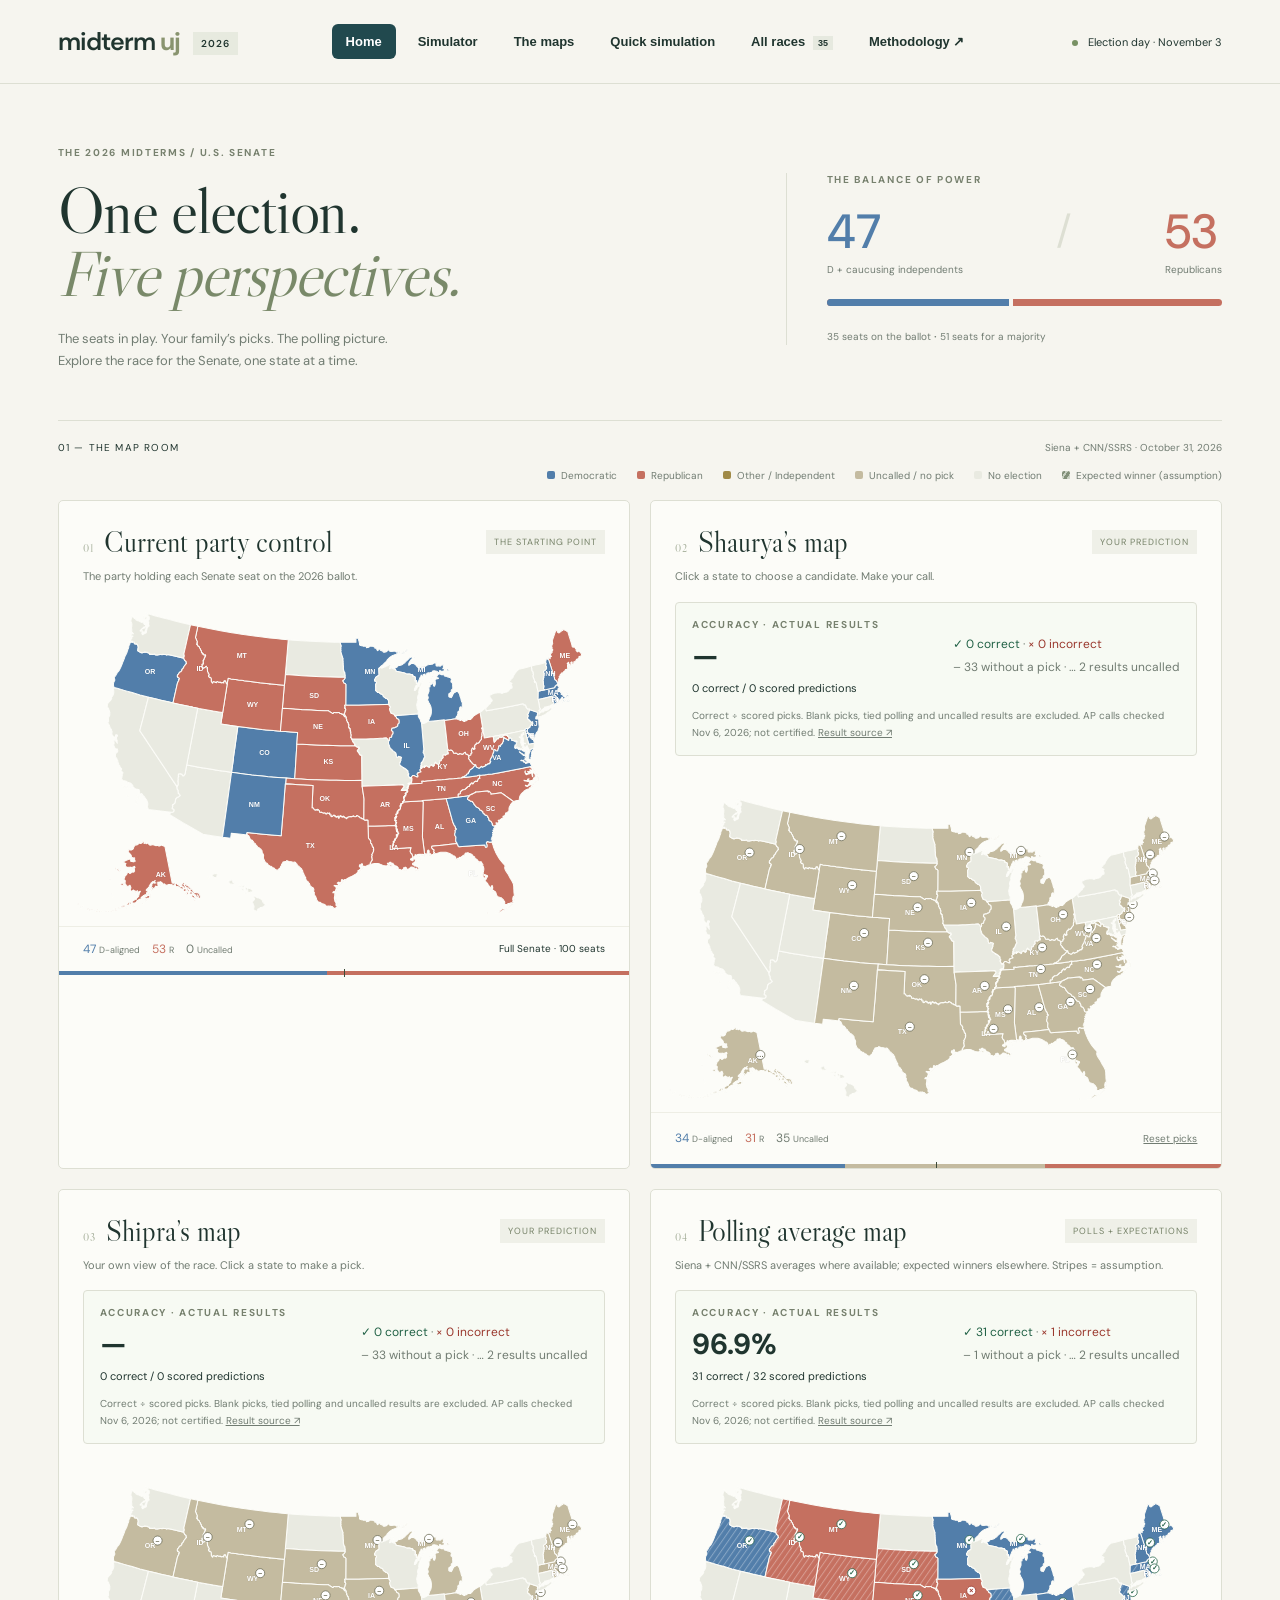
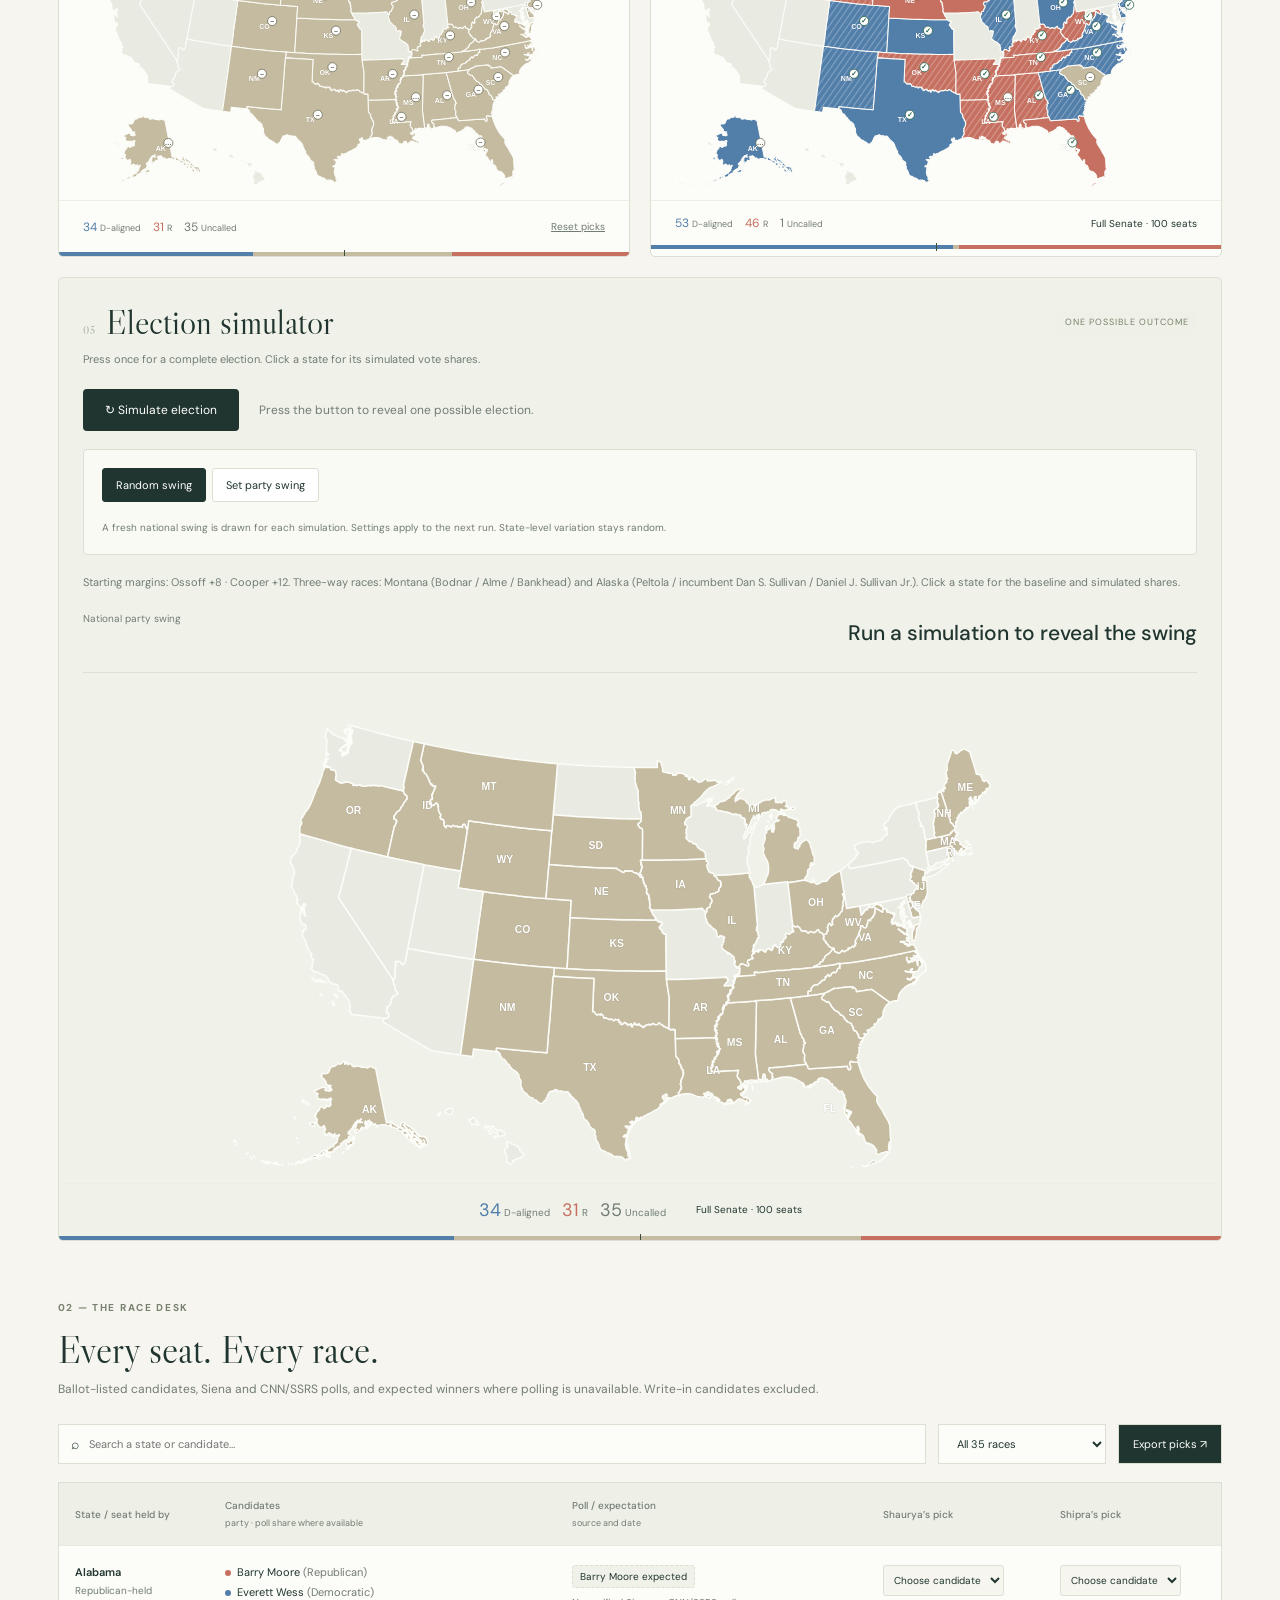
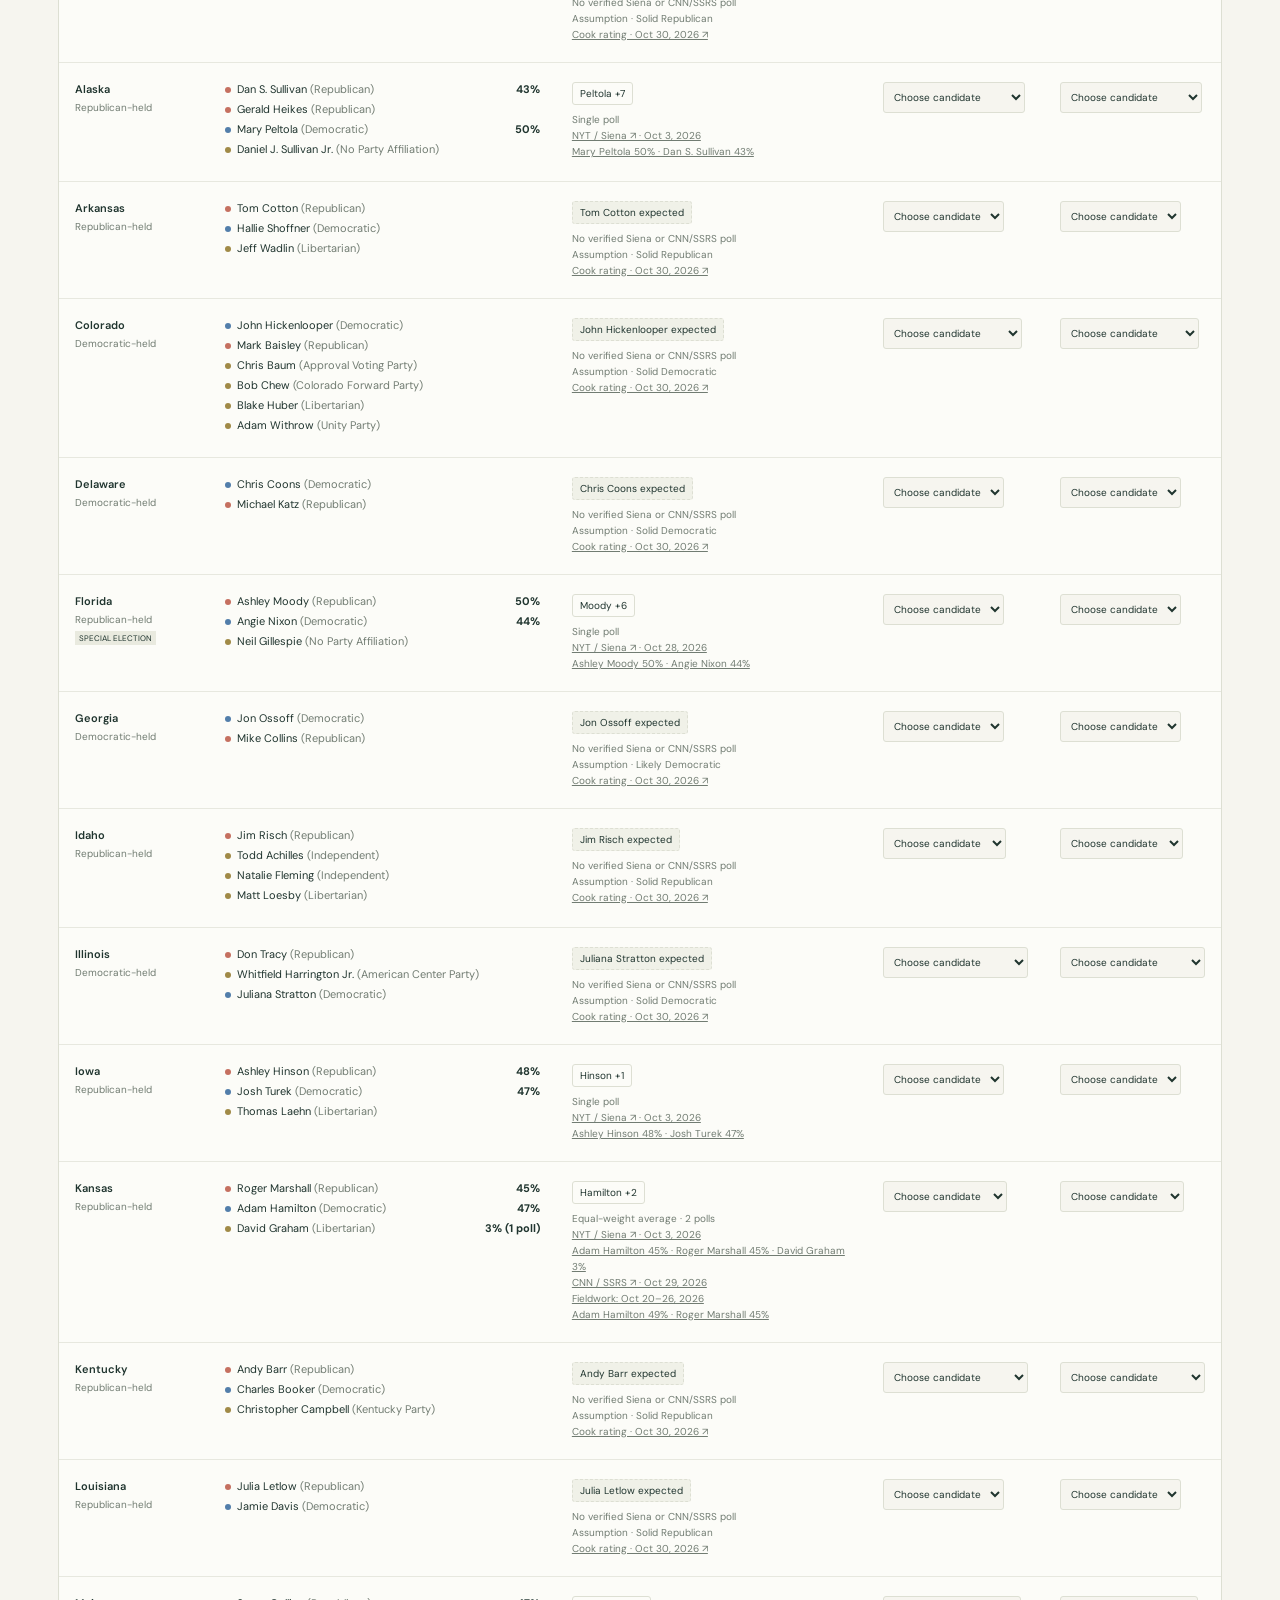
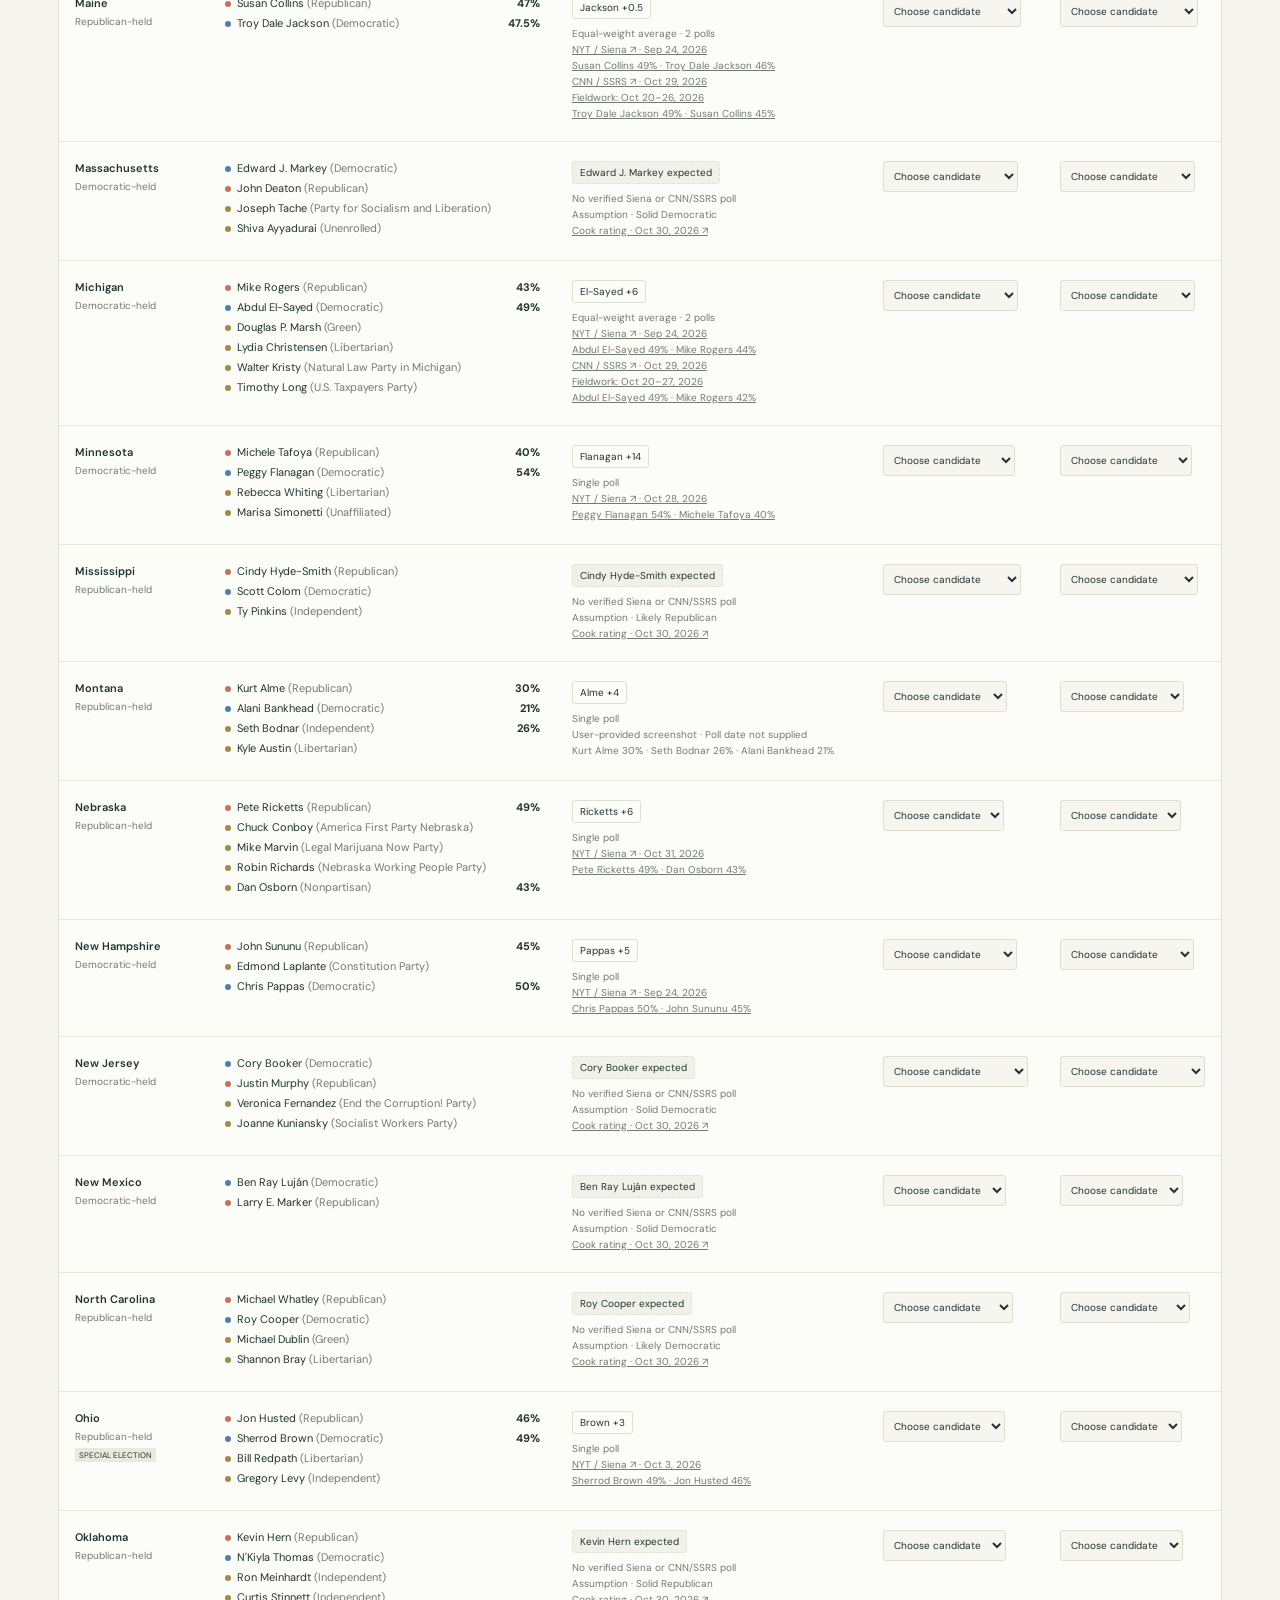
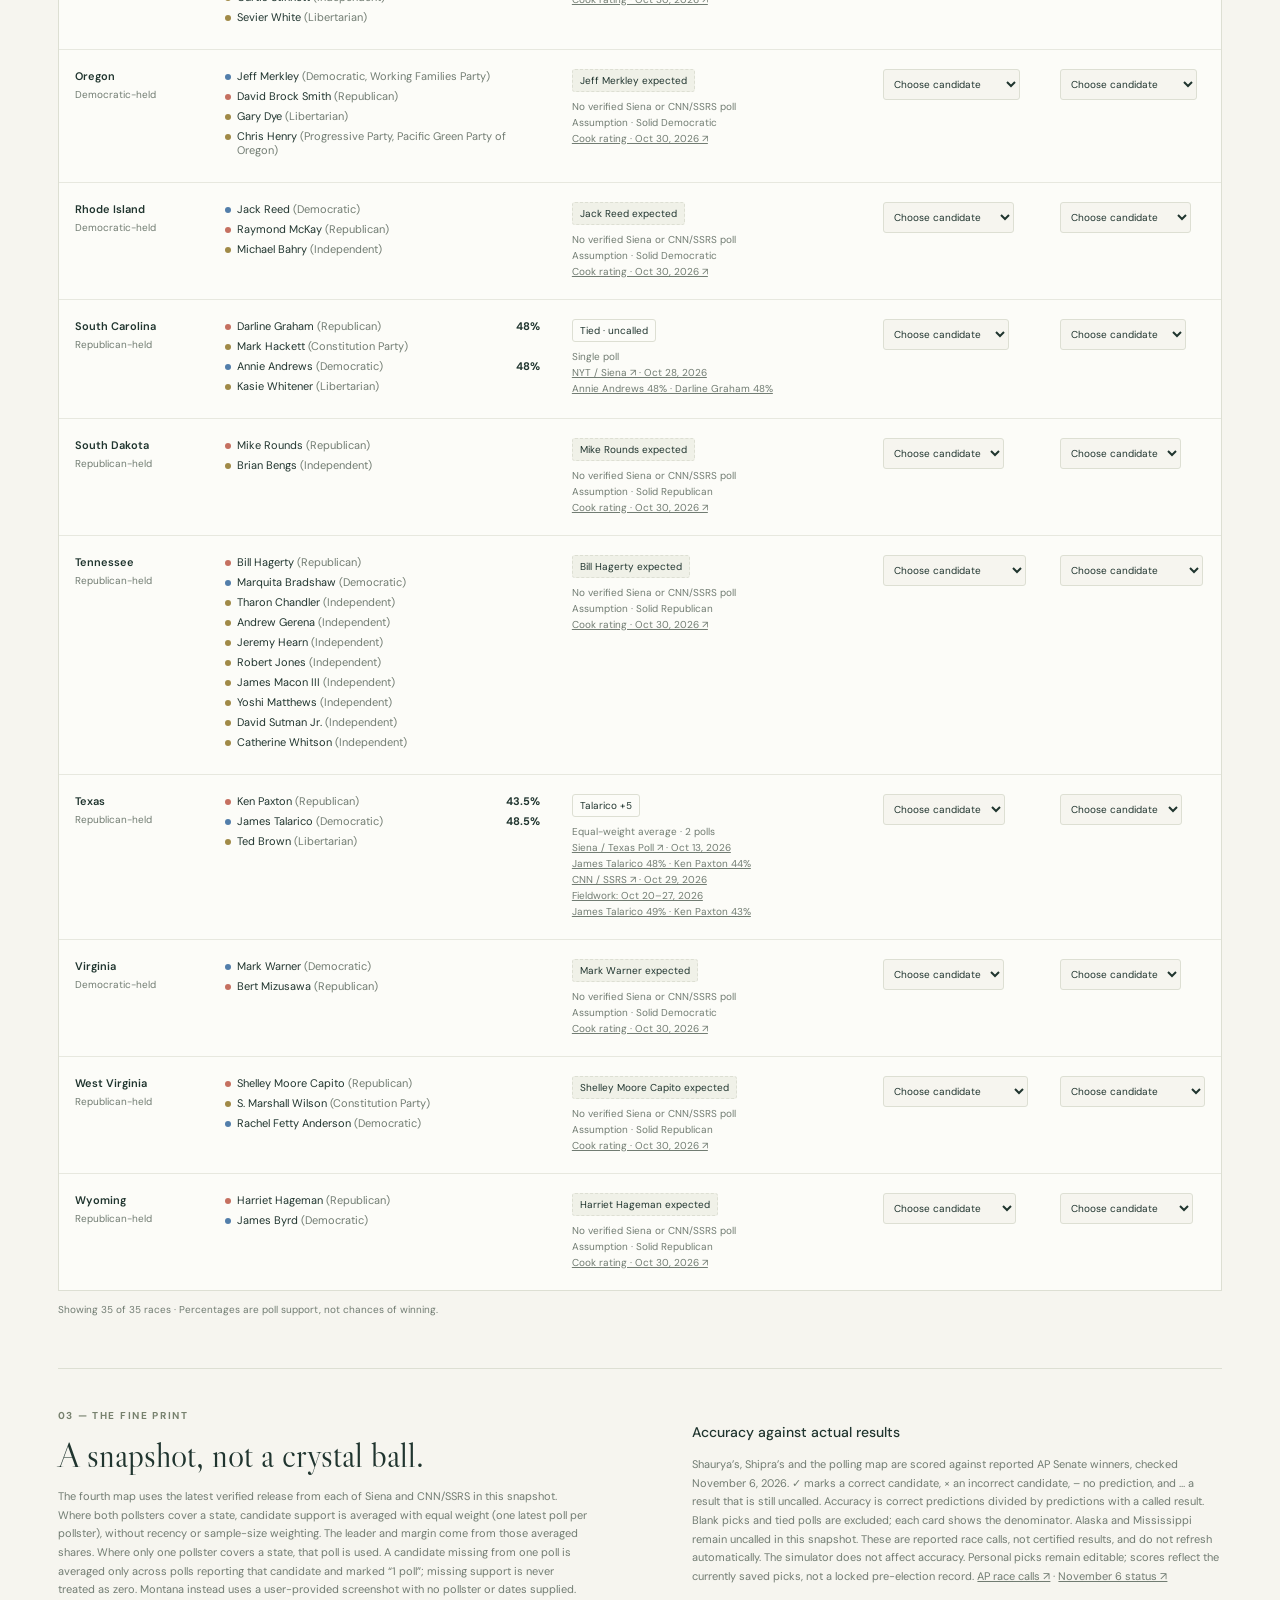
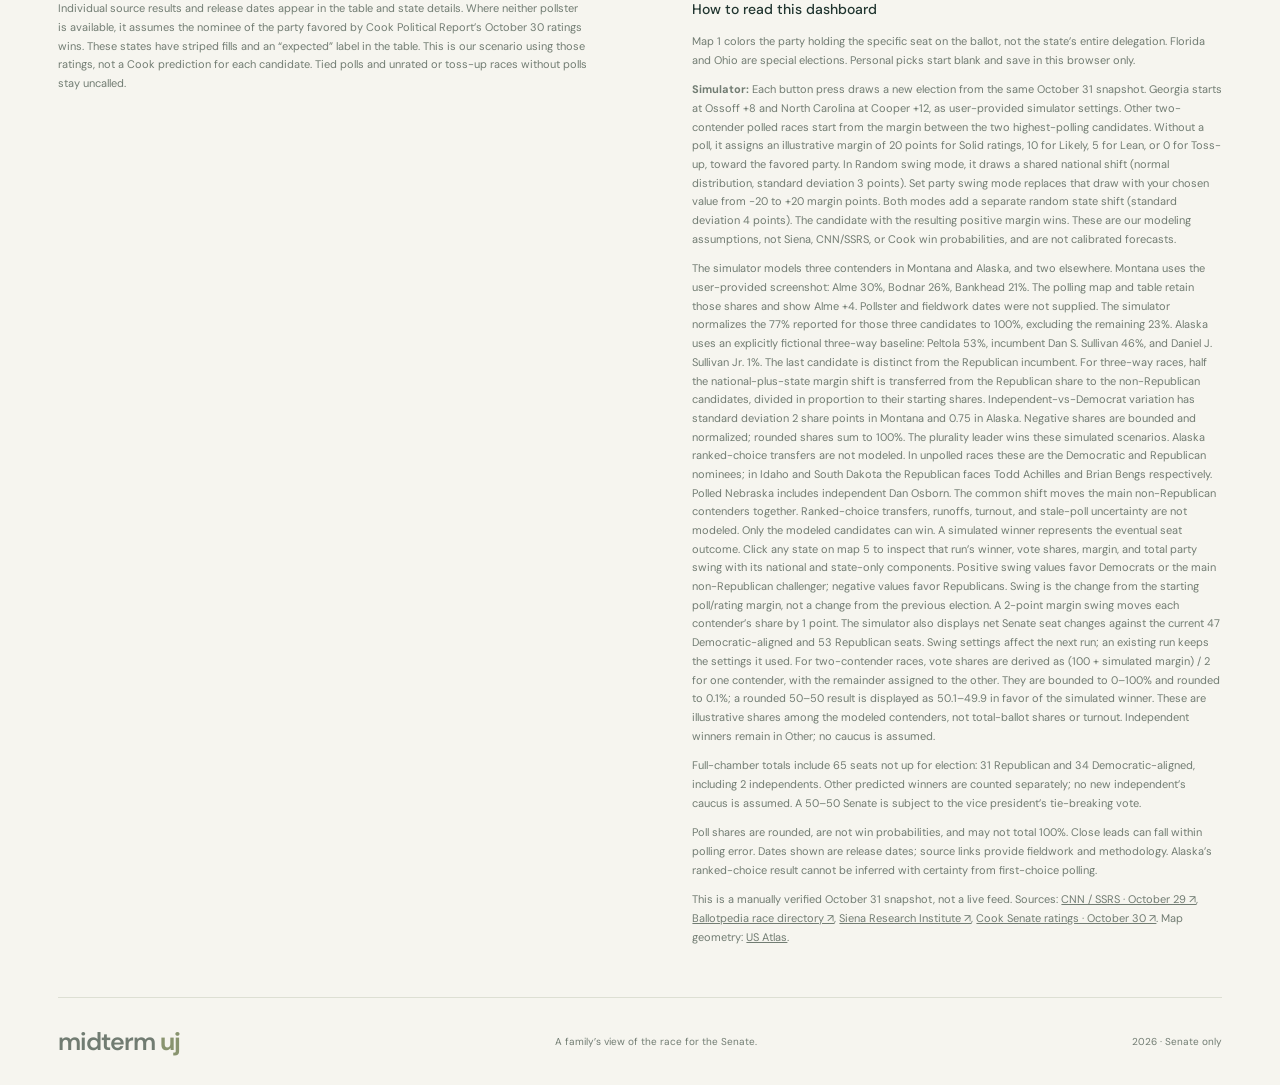
==== commit 34b0bc61: "Sync latest dashboard with election accuracy scoring and candidate portraits" ====
--- a/midterm-uj-source/index.html
+++ b/midterm-uj-source/index.html
@@ -1 +1 @@
-<!doctype html><html lang="en"><head><meta charset="utf-8"><meta name="viewport" content="width=device-width,initial-scale=1"><meta name="description" content="Explore the 2026 Senate election with five maps, Shaurya and Shipra’s predictions, and sourced Siena and CNN/SSRS polling."><title>midterm uj · The Senate, five ways</title><link rel="stylesheet" href="style.css"><link rel="stylesheet" href="navigation.css?v=1"></head><body><header><a class="brand" href="#">midterm <b>uj</b><span>2026</span></a><nav aria-label="Main navigation"><a href="./" aria-current="page">Home</a><a href="simulator/">Simulator</a><a href="#maps">The maps</a><a href="#simulation">Quick simulation</a><a href="#races">All races <span>35</span></a><a href="#method">Methodology ↗</a></nav><div class="date"><i></i> Election day · November 3</div></header><main><section class="intro"><div><div class="eyebrow">THE 2026 MIDTERMS / U.S. SENATE</div><h1>One election.<br><em>Five perspectives.</em></h1><p>The seats in play. Your family’s picks. The polling picture.<br>Explore the race for the Senate, one state at a time.</p></div><aside><div class="eyebrow">THE BALANCE OF POWER</div><div class="balance"><strong class="dem">47<span>D + caucusing independents</span></strong><span class="vs">/</span><strong class="rep">53<span>Republicans</span></strong></div><div class="balancebar"><span></span></div><p>35 seats on the ballot <b>·</b> 51 seats for a majority</p></aside></section><div class="sectionline" id="maps"><span>01 — THE MAP ROOM</span><span>Siena + CNN/SSRS · October 31, 2026</span></div><div class="legend"><span><i class="D"></i>Democratic</span><span><i class="R"></i>Republican</span><span><i class="O"></i>Other / Independent</span><span><i class="U"></i>Uncalled / no pick</span><span><i class="N"></i>No election</span><span><i class="striped"></i>Expected winner (assumption)</span></div><section class="maps" id="mapgrid"></section><section class="race-section" id="races"><div class="tabletitle"><div class="eyebrow">02 — THE RACE DESK</div><h2>Every seat. Every race.</h2><p>Ballot-listed candidates, Siena and CNN/SSRS polls, and expected winners where polling is unavailable. Write-in candidates excluded.</p></div><div class="filters"><label class="search">⌕ <input id="search" type="search" placeholder="Search a state or candidate…" aria-label="Search a state or candidate"></label><select id="pollfilter" aria-label="Filter races"><option value="all">All 35 races</option><option value="polled">With verified polling</option><option value="unpolled">Without verified polling</option><option value="special">Special elections</option></select><button id="export">Export picks ↗</button></div><div class="tablewrap"><table><thead><tr><th>State / seat held by</th><th>Candidates <small>party · poll share where available</small></th><th>Poll / expectation <small>source and date</small></th><th>Shaurya’s pick</th><th>Shipra’s pick</th></tr></thead><tbody id="rows"></tbody></table></div><p id="rowcount" class="fine"></p></section><section class="method" id="method"><div><div class="eyebrow">03 — THE FINE PRINT</div><h2>A snapshot, not a crystal ball.</h2><p>The fourth map uses the latest verified release from each of Siena and CNN/SSRS in this snapshot. Where both pollsters cover a state, candidate support is averaged with equal weight (one latest poll per pollster), without recency or sample-size weighting. The leader and margin come from those averaged shares. Where only one pollster covers a state, that poll is used. A candidate missing from one poll is averaged only across polls reporting that candidate and marked “1 poll”; missing support is never treated as zero. Montana instead uses a user-provided screenshot with no pollster or dates supplied. Individual source results and release dates appear in the table and state details. Where neither pollster is available, it assumes the nominee of the party favored by Cook Political Report’s October 30 ratings wins. These states have striped fills and an “expected” label in the table. This is our scenario using those ratings, not a Cook prediction for each candidate. Tied polls and unrated or toss-up races without polls stay uncalled.</p></div><div><h3>How to read this dashboard</h3><p>Map 1 colors the party holding the specific seat on the ballot, not the state’s entire delegation. Florida and Ohio are special elections. Personal picks start blank and save in this browser only.</p><p><b>Simulator:</b> Each button press draws a new election from the same October 31 snapshot. Georgia starts at Ossoff +8 and North Carolina at Cooper +12, as user-provided simulator settings. Other two-contender polled races start from the margin between the two highest-polling candidates. Without a poll, it assigns an illustrative margin of 20 points for Solid ratings, 10 for Likely, 5 for Lean, or 0 for Toss-up, toward the favored party. In Random swing mode, it draws a shared national shift (normal distribution, standard deviation 3 points). Set party swing mode replaces that draw with your chosen value from −20 to +20 margin points. Both modes add a separate random state shift (standard deviation 4 points). The candidate with the resulting positive margin wins. These are our modeling assumptions, not Siena, CNN/SSRS, or Cook win probabilities, and are not calibrated forecasts.</p><p>The simulator models three contenders in Montana and Alaska, and two elsewhere. Montana uses the user-provided screenshot: Alme 30%, Bodnar 26%, Bankhead 21%. The polling map and table retain those shares and show Alme +4. Pollster and fieldwork dates were not supplied. The simulator normalizes the 77% reported for those three candidates to 100%, excluding the remaining 23%. Alaska uses an explicitly fictional three-way baseline: Peltola 53%, incumbent Dan S. Sullivan 46%, and Daniel J. Sullivan Jr. 1%. The last candidate is distinct from the Republican incumbent. For three-way races, half the national-plus-state margin shift is transferred from the Republican share to the non-Republican candidates, divided in proportion to their starting shares. Independent-vs-Democrat variation has standard deviation 2 share points in Montana and 0.75 in Alaska. Negative shares are bounded and normalized; rounded shares sum to 100%. The plurality leader wins these simulated scenarios. Alaska ranked-choice transfers are not modeled. In unpolled races these are the Democratic and Republican nominees; in Idaho and South Dakota the Republican faces Todd Achilles and Brian Bengs respectively. Polled Nebraska includes independent Dan Osborn. The common shift moves the main non-Republican contenders together. Ranked-choice transfers, runoffs, turnout, and stale-poll uncertainty are not modeled. Only the modeled candidates can win. A simulated winner represents the eventual seat outcome. Click any state on map 5 to inspect that run’s winner, vote shares, margin, and total party swing with its national and state-only components. Positive swing values favor Democrats or the main non-Republican challenger; negative values favor Republicans. Swing is the change from the starting poll/rating margin, not a change from the previous election. A 2-point margin swing moves each contender’s share by 1 point. The simulator also displays net Senate seat changes against the current 47 Democratic-aligned and 53 Republican seats. Swing settings affect the next run; an existing run keeps the settings it used. For two-contender races, vote shares are derived as (100 + simulated margin) / 2 for one contender, with the remainder assigned to the other. They are bounded to 0–100% and rounded to 0.1%; a rounded 50–50 result is displayed as 50.1–49.9 in favor of the simulated winner. These are illustrative shares among the modeled contenders, not total-ballot shares or turnout. Independent winners remain in Other; no caucus is assumed.</p><p>Full-chamber totals include 65 seats not up for election: 31 Republican and 34 Democratic-aligned, including 2 independents. Other predicted winners are counted separately; no new independent’s caucus is assumed. A 50–50 Senate is subject to the vice president’s tie-breaking vote.</p><p>Poll shares are rounded, are not win probabilities, and may not total 100%. Close leads can fall within polling error. Dates shown are release dates; source links provide fieldwork and methodology. Alaska’s ranked-choice result cannot be inferred with certainty from first-choice polling.</p><p>This is a manually verified October 31 snapshot, not a live feed. Sources: <a href="https://ssrs.com/news/democrats-in-striking-distance-new-cnn-polls-in-four-states-highlight-democrats-path-to-senate-majority/" target="_blank" rel="noopener">CNN / SSRS · October 29 ↗</a>, <a href="https://ballotpedia.org/United_States_Senate_elections,_2026" target="_blank" rel="noopener">Ballotpedia race directory ↗</a>, <a href="https://sri.siena.edu/2026/10/" target="_blank" rel="noopener">Siena Research Institute ↗</a>, <a href="https://www.cookpolitical.com/ratings/senate-race-ratings?check_logged_in=1" target="_blank" rel="noopener">Cook Senate ratings · October 30 ↗</a>. Map geometry: <a href="https://github.com/topojson/us-atlas" target="_blank" rel="noopener">US Atlas</a>.</p></div></section><footer><a class="brand" href="#">midterm <b>uj</b></a><span>A family’s view of the race for the Senate.</span><span>2026 · Senate only</span></footer></main><dialog id="detail"><button class="close" aria-label="Close race details">×</button><div id="detailcontent"></div></dialog><div id="toast" role="status" aria-live="polite"></div><script src="app.js?v=2f94071a5eab"></script></body></html>
+<!doctype html><html lang="en"><head><meta charset="utf-8"><meta name="viewport" content="width=device-width,initial-scale=1"><meta name="description" content="Explore the 2026 Senate election with five maps, Shaurya and Shipra’s predictions, and sourced Siena and CNN/SSRS polling."><title>midterm uj · The Senate, five ways</title><link rel="stylesheet" href="style.css"><link rel="stylesheet" href="navigation.css?v=1"></head><body><header><a class="brand" href="#">midterm <b>uj</b><span>2026</span></a><nav aria-label="Main navigation"><a href="./" aria-current="page">Home</a><a href="simulator/">Simulator</a><a href="#maps">The maps</a><a href="#simulation">Quick simulation</a><a href="#races">All races <span>35</span></a><a href="#method">Methodology ↗</a></nav><div class="date"><i></i> Election day · November 3</div></header><main><section class="intro"><div><div class="eyebrow">THE 2026 MIDTERMS / U.S. SENATE</div><h1>One election.<br><em>Five perspectives.</em></h1><p>The seats in play. Your family’s picks. The polling picture.<br>Explore the race for the Senate, one state at a time.</p></div><aside><div class="eyebrow">THE BALANCE OF POWER</div><div class="balance"><strong class="dem">47<span>D + caucusing independents</span></strong><span class="vs">/</span><strong class="rep">53<span>Republicans</span></strong></div><div class="balancebar"><span></span></div><p>35 seats on the ballot <b>·</b> 51 seats for a majority</p></aside></section><div class="sectionline" id="maps"><span>01 — THE MAP ROOM</span><span>Siena + CNN/SSRS · October 31, 2026</span></div><div class="legend"><span><i class="D"></i>Democratic</span><span><i class="R"></i>Republican</span><span><i class="O"></i>Other / Independent</span><span><i class="U"></i>Uncalled / no pick</span><span><i class="N"></i>No election</span><span><i class="striped"></i>Expected winner (assumption)</span></div><section class="maps" id="mapgrid"></section><section class="race-section" id="races"><div class="tabletitle"><div class="eyebrow">02 — THE RACE DESK</div><h2>Every seat. Every race.</h2><p>Ballot-listed candidates, Siena and CNN/SSRS polls, and expected winners where polling is unavailable. Write-in candidates excluded.</p></div><div class="filters"><label class="search">⌕ <input id="search" type="search" placeholder="Search a state or candidate…" aria-label="Search a state or candidate"></label><select id="pollfilter" aria-label="Filter races"><option value="all">All 35 races</option><option value="polled">With verified polling</option><option value="unpolled">Without verified polling</option><option value="special">Special elections</option></select><button id="export">Export picks ↗</button></div><div class="tablewrap"><table><thead><tr><th>State / seat held by</th><th>Candidates <small>party · poll share where available</small></th><th>Poll / expectation <small>source and date</small></th><th>Shaurya’s pick</th><th>Shipra’s pick</th></tr></thead><tbody id="rows"></tbody></table></div><p id="rowcount" class="fine"></p></section><section class="method" id="method"><div><div class="eyebrow">03 — THE FINE PRINT</div><h2>A snapshot, not a crystal ball.</h2><p>The fourth map uses the latest verified release from each of Siena and CNN/SSRS in this snapshot. Where both pollsters cover a state, candidate support is averaged with equal weight (one latest poll per pollster), without recency or sample-size weighting. The leader and margin come from those averaged shares. Where only one pollster covers a state, that poll is used. A candidate missing from one poll is averaged only across polls reporting that candidate and marked “1 poll”; missing support is never treated as zero. Montana instead uses a user-provided screenshot with no pollster or dates supplied. Individual source results and release dates appear in the table and state details. Where neither pollster is available, it assumes the nominee of the party favored by Cook Political Report’s October 30 ratings wins. These states have striped fills and an “expected” label in the table. This is our scenario using those ratings, not a Cook prediction for each candidate. Tied polls and unrated or toss-up races without polls stay uncalled.</p></div><div><h3>Accuracy against actual results</h3><p>Shaurya’s, Shipra’s and the polling map are scored against reported AP Senate winners, checked November 6, 2026. ✓ marks a correct candidate, × an incorrect candidate, – no prediction, and … a result that is still uncalled. Accuracy is correct predictions divided by predictions with a called result. Blank picks and tied polls are excluded; each card shows the denominator. Alaska and Mississippi remain uncalled in this snapshot. These are reported race calls, not certified results, and do not refresh automatically. The simulator does not affect accuracy. Personal picks remain editable; scores reflect the currently saved picks, not a locked pre-election record. <a href="https://www.ap.org/the-definitive-source/behind-the-news/calling-control-of-congress-in-the-2026-midterm-elections/" target="_blank" rel="noopener">AP race calls ↗</a> · <a href="https://voteclock.org/2026-election-results" target="_blank" rel="noopener">November 6 status ↗</a></p><h3>How to read this dashboard</h3><p>Map 1 colors the party holding the specific seat on the ballot, not the state’s entire delegation. Florida and Ohio are special elections. Personal picks start blank and save in this browser only.</p><p><b>Simulator:</b> Each button press draws a new election from the same October 31 snapshot. Georgia starts at Ossoff +8 and North Carolina at Cooper +12, as user-provided simulator settings. Other two-contender polled races start from the margin between the two highest-polling candidates. Without a poll, it assigns an illustrative margin of 20 points for Solid ratings, 10 for Likely, 5 for Lean, or 0 for Toss-up, toward the favored party. In Random swing mode, it draws a shared national shift (normal distribution, standard deviation 3 points). Set party swing mode replaces that draw with your chosen value from −20 to +20 margin points. Both modes add a separate random state shift (standard deviation 4 points). The candidate with the resulting positive margin wins. These are our modeling assumptions, not Siena, CNN/SSRS, or Cook win probabilities, and are not calibrated forecasts.</p><p>The simulator models three contenders in Montana and Alaska, and two elsewhere. Montana uses the user-provided screenshot: Alme 30%, Bodnar 26%, Bankhead 21%. The polling map and table retain those shares and show Alme +4. Pollster and fieldwork dates were not supplied. The simulator normalizes the 77% reported for those three candidates to 100%, excluding the remaining 23%. Alaska uses an explicitly fictional three-way baseline: Peltola 53%, incumbent Dan S. Sullivan 46%, and Daniel J. Sullivan Jr. 1%. The last candidate is distinct from the Republican incumbent. For three-way races, half the national-plus-state margin shift is transferred from the Republican share to the non-Republican candidates, divided in proportion to their starting shares. Independent-vs-Democrat variation has standard deviation 2 share points in Montana and 0.75 in Alaska. Negative shares are bounded and normalized; rounded shares sum to 100%. The plurality leader wins these simulated scenarios. Alaska ranked-choice transfers are not modeled. In unpolled races these are the Democratic and Republican nominees; in Idaho and South Dakota the Republican faces Todd Achilles and Brian Bengs respectively. Polled Nebraska includes independent Dan Osborn. The common shift moves the main non-Republican contenders together. Ranked-choice transfers, runoffs, turnout, and stale-poll uncertainty are not modeled. Only the modeled candidates can win. A simulated winner represents the eventual seat outcome. Click any state on map 5 to inspect that run’s winner, vote shares, margin, and total party swing with its national and state-only components. Positive swing values favor Democrats or the main non-Republican challenger; negative values favor Republicans. Swing is the change from the starting poll/rating margin, not a change from the previous election. A 2-point margin swing moves each contender’s share by 1 point. The simulator also displays net Senate seat changes against the current 47 Democratic-aligned and 53 Republican seats. Swing settings affect the next run; an existing run keeps the settings it used. For two-contender races, vote shares are derived as (100 + simulated margin) / 2 for one contender, with the remainder assigned to the other. They are bounded to 0–100% and rounded to 0.1%; a rounded 50–50 result is displayed as 50.1–49.9 in favor of the simulated winner. These are illustrative shares among the modeled contenders, not total-ballot shares or turnout. Independent winners remain in Other; no caucus is assumed.</p><p>Full-chamber totals include 65 seats not up for election: 31 Republican and 34 Democratic-aligned, including 2 independents. Other predicted winners are counted separately; no new independent’s caucus is assumed. A 50–50 Senate is subject to the vice president’s tie-breaking vote.</p><p>Poll shares are rounded, are not win probabilities, and may not total 100%. Close leads can fall within polling error. Dates shown are release dates; source links provide fieldwork and methodology. Alaska’s ranked-choice result cannot be inferred with certainty from first-choice polling.</p><p>This is a manually verified October 31 snapshot, not a live feed. Sources: <a href="https://ssrs.com/news/democrats-in-striking-distance-new-cnn-polls-in-four-states-highlight-democrats-path-to-senate-majority/" target="_blank" rel="noopener">CNN / SSRS · October 29 ↗</a>, <a href="https://ballotpedia.org/United_States_Senate_elections,_2026" target="_blank" rel="noopener">Ballotpedia race directory ↗</a>, <a href="https://sri.siena.edu/2026/10/" target="_blank" rel="noopener">Siena Research Institute ↗</a>, <a href="https://www.cookpolitical.com/ratings/senate-race-ratings?check_logged_in=1" target="_blank" rel="noopener">Cook Senate ratings · October 30 ↗</a>. Map geometry: <a href="https://github.com/topojson/us-atlas" target="_blank" rel="noopener">US Atlas</a>.</p></div></section><footer><a class="brand" href="#">midterm <b>uj</b></a><span>A family’s view of the race for the Senate.</span><span>2026 · Senate only</span></footer></main><dialog id="detail"><button class="close" aria-label="Close race details">×</button><div id="detailcontent"></div></dialog><div id="toast" role="status" aria-live="polite"></div><script src="app.js?v=2f94071a5eab"></script></body></html>
--- a/midterm-uj-source/style.css
+++ b/midterm-uj-source/style.css
@@ -10,3 +10,5 @@
 .swing-controls{margin:18px 24px;padding:18px;border:1px solid var(--line);border-radius:4px;background:#f9faf4;display:flex;align-items:center;gap:18px;flex-wrap:wrap}.swing-options{display:flex;gap:6px}.swing-options button{border:1px solid var(--line);background:#fff;padding:9px 13px;border-radius:3px;font-size:11px;cursor:pointer;color:var(--ink)}.swing-options button[aria-pressed=true]{background:var(--ink);color:#fff;border-color:var(--ink)}.swing-input{font-size:11px;display:flex;gap:12px;align-items:center}.swing-input input{width:85px;border:1px solid var(--line);padding:8px;border-radius:3px;background:#fff}.swing-controls p{flex-basis:100%;margin:0;font-size:10px;line-height:1.6}.swing-summary{display:flex;justify-content:space-between;gap:20px;flex-wrap:wrap;margin:20px 24px;padding:0 0 18px;border-bottom:1px solid var(--line)}.swing-summary span,.swing-summary small{display:block;color:var(--muted);font-size:10px}.swing-summary strong{display:block;font-size:21px;font-weight:500;margin:7px 0}.swing-summary strong b{font-weight:500;margin-right:12px}.state-swing{padding:12px 15px;border:1px solid var(--line);border-radius:4px}.state-swing h3{margin:0 0 12px}.state-swing dl{margin:0;font-size:11px}.state-swing dl div{display:flex;justify-content:space-between;gap:12px;margin:9px 0}.state-swing dt{color:var(--muted)}.state-swing dd{margin:0;text-align:right}.state-swing dl div:first-child{font-weight:700}.state-swing .fine{margin-bottom:0}@media(max-width:600px){.swing-controls{margin:15px;padding:12px}.swing-summary{margin:15px}.swing-summary strong{font-size:18px}.swing-input{flex-wrap:wrap}}
 
 .sim-basis{padding:12px;background:#f0f1e7;border-left:3px solid #89946f;font-size:11px;line-height:1.7;margin:12px 0}.sim-basis p{font-size:10px;margin:5px 0}.sim-scenarios{margin:15px 24px;font-size:11px;line-height:1.7}.result-label small{line-height:1.7}
+
+.accuracy-summary{margin:16px 24px;padding:14px 16px;border:1px solid var(--line);border-radius:4px;background:#f7faf3;display:flex;flex-wrap:wrap;justify-content:space-between;gap:12px;font-size:11px}.accuracy-summary strong{display:block;font-size:29px;margin:6px 0;color:var(--ink)}.accuracy-summary p{line-height:1.9;margin:0;align-self:center}.accuracy-summary small{flex-basis:100%;font-size:10px;line-height:1.7;color:var(--muted)}.accuracy-correct{color:#216145}.accuracy-incorrect{color:#9a382d}.accuracy-marker{pointer-events:none}.accuracy-marker circle{fill:#fff;stroke:currentColor;stroke-width:1.5}.map .accuracy-marker text{fill:currentColor;font-size:14px;font-weight:bold;paint-order:normal;stroke:none}.accuracy-pending,.accuracy-unpicked{color:#696953}.accuracy-detail{padding:13px 16px;border:1px solid currentColor;border-radius:4px;margin:15px 0;background:#fafbf5}.accuracy-detail h3{font-weight:700;margin:0}.accuracy-detail p{font-size:12px;line-height:1.8}.accuracy-detail small{font-size:10px;line-height:1.6}@media(max-width:600px){.accuracy-summary{margin:15px}}
